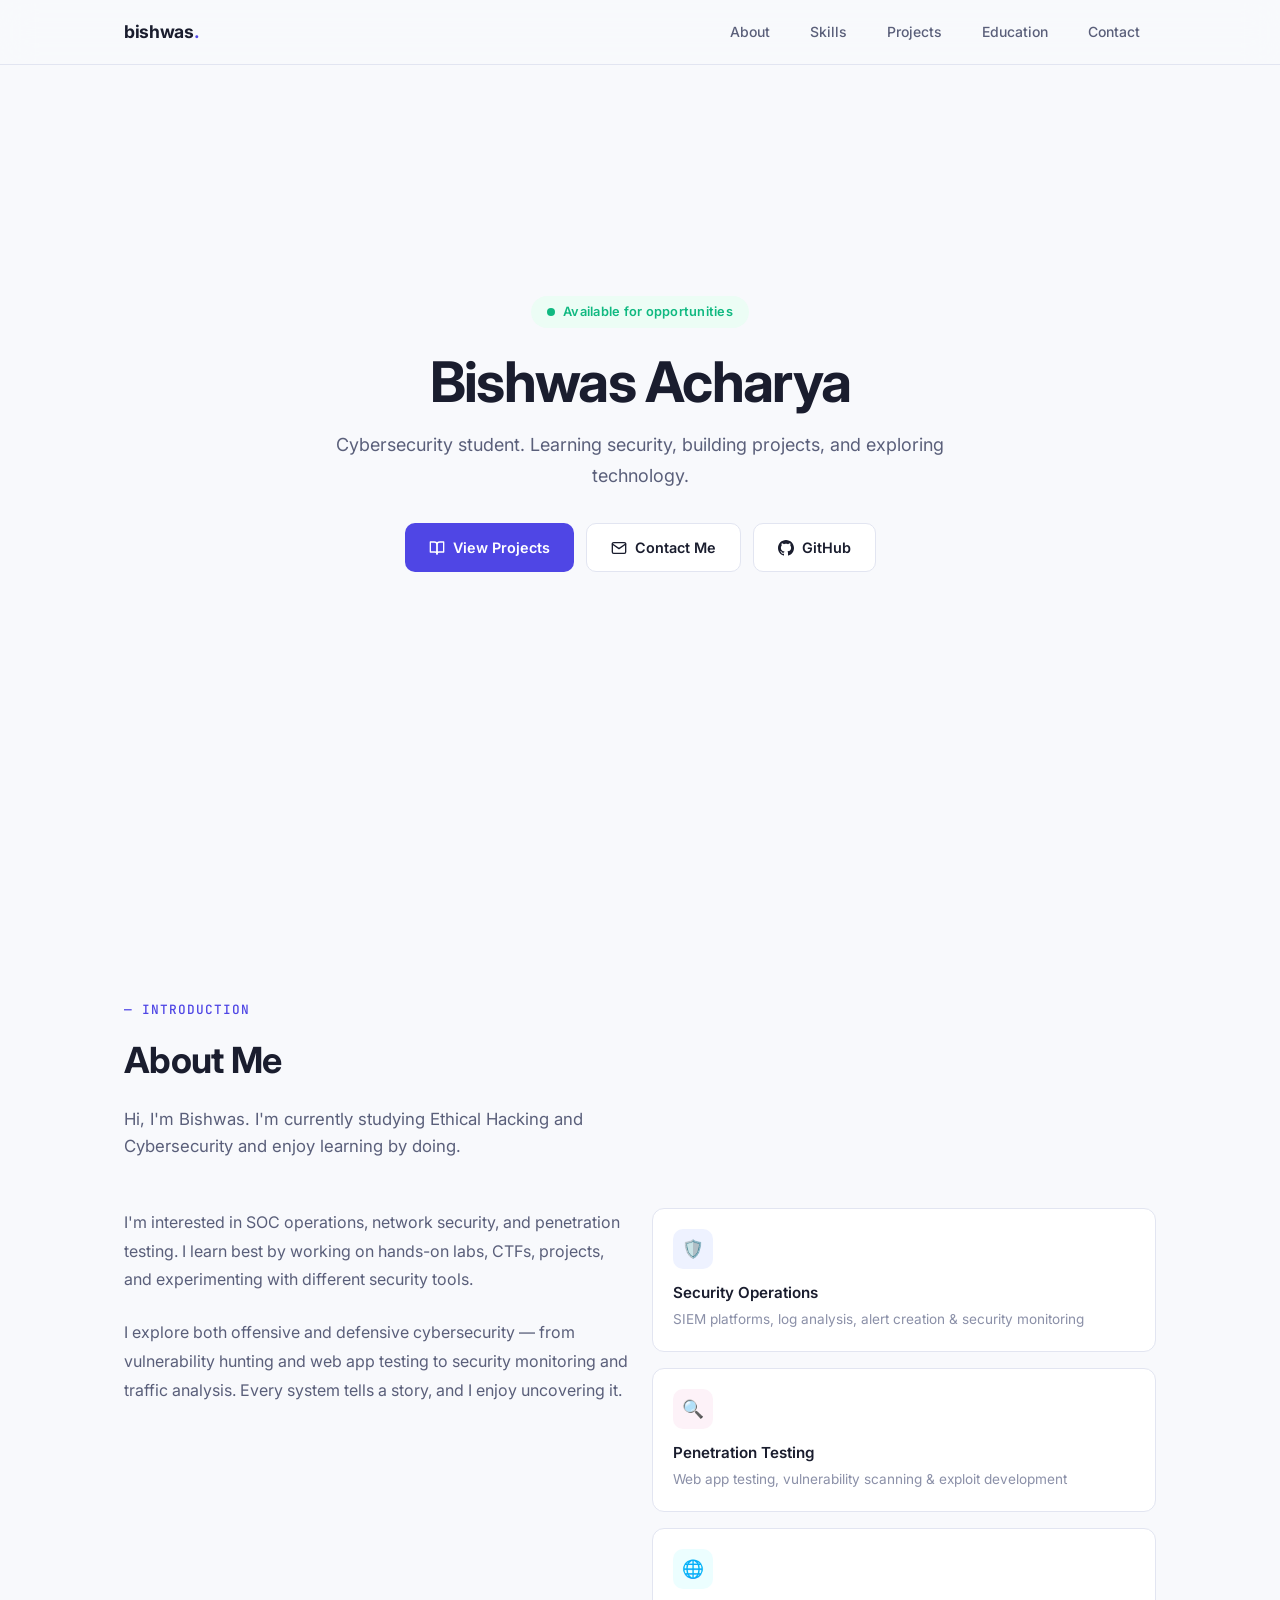
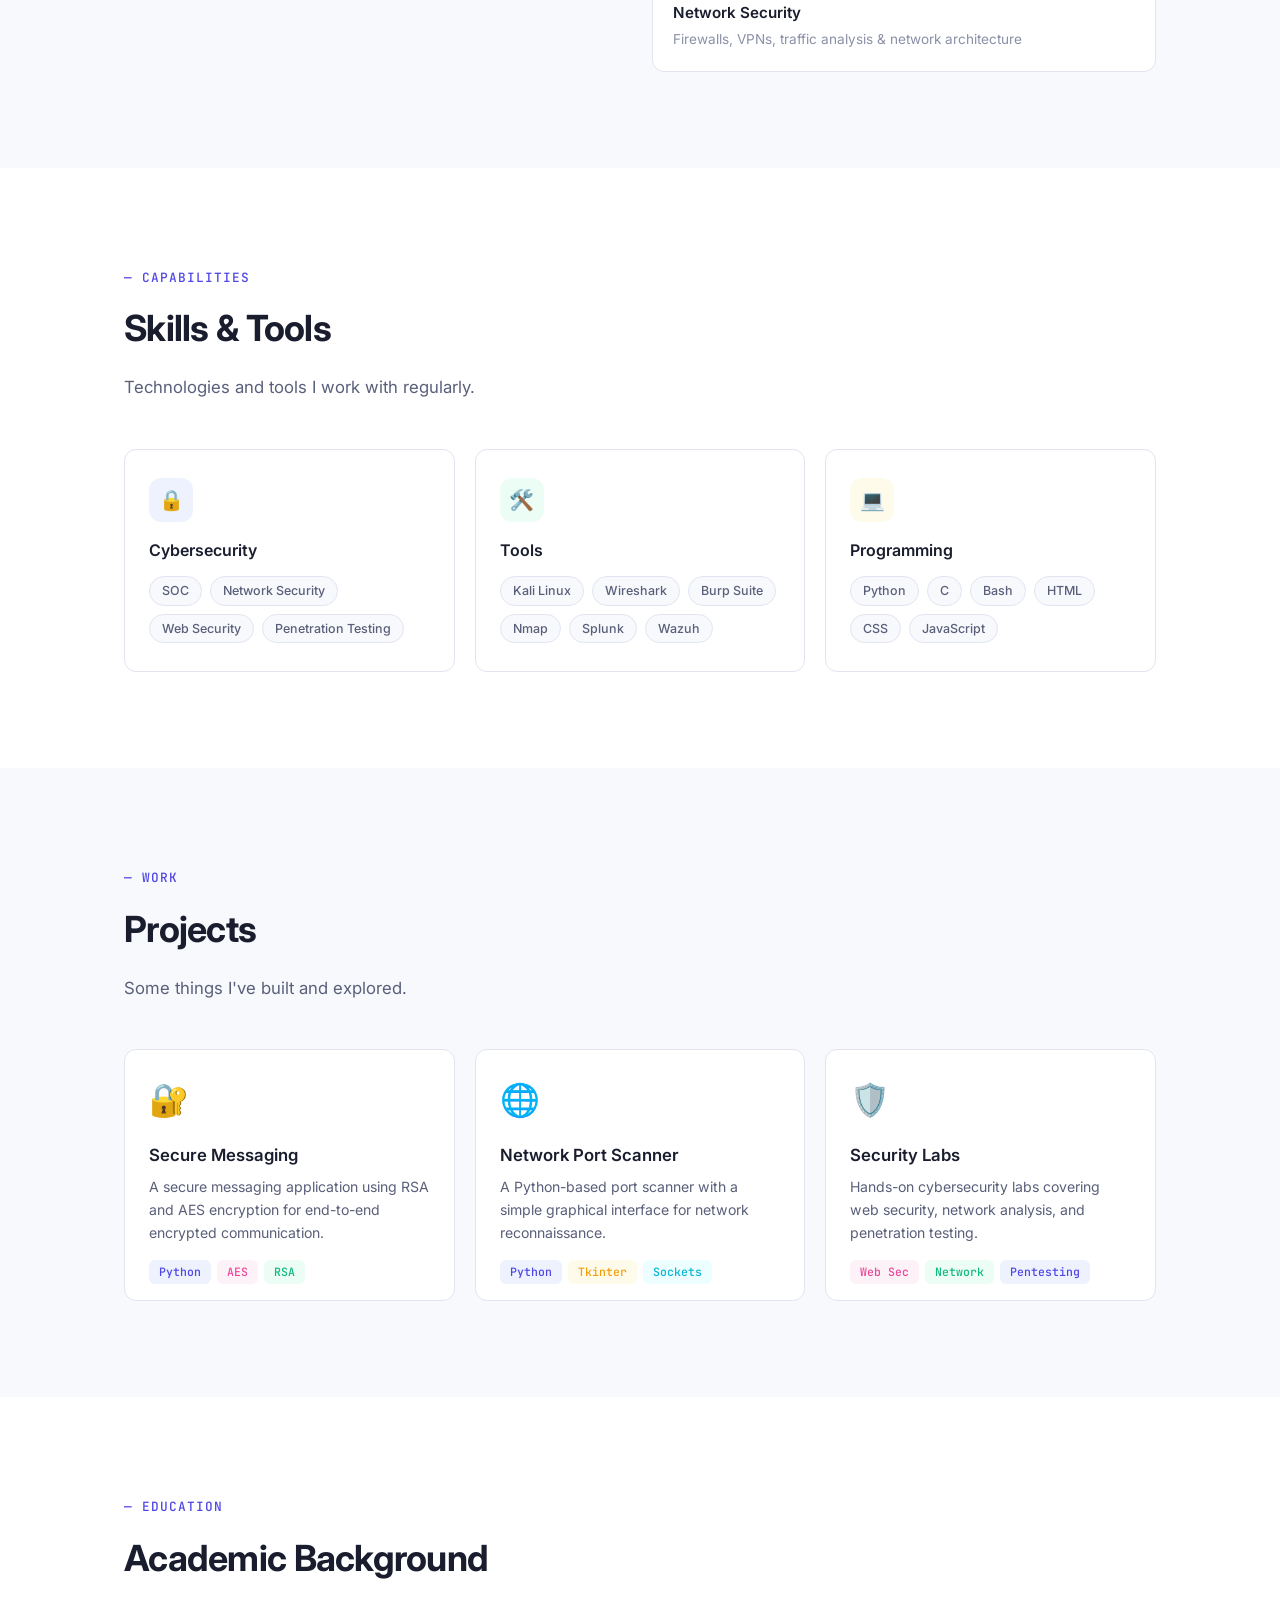
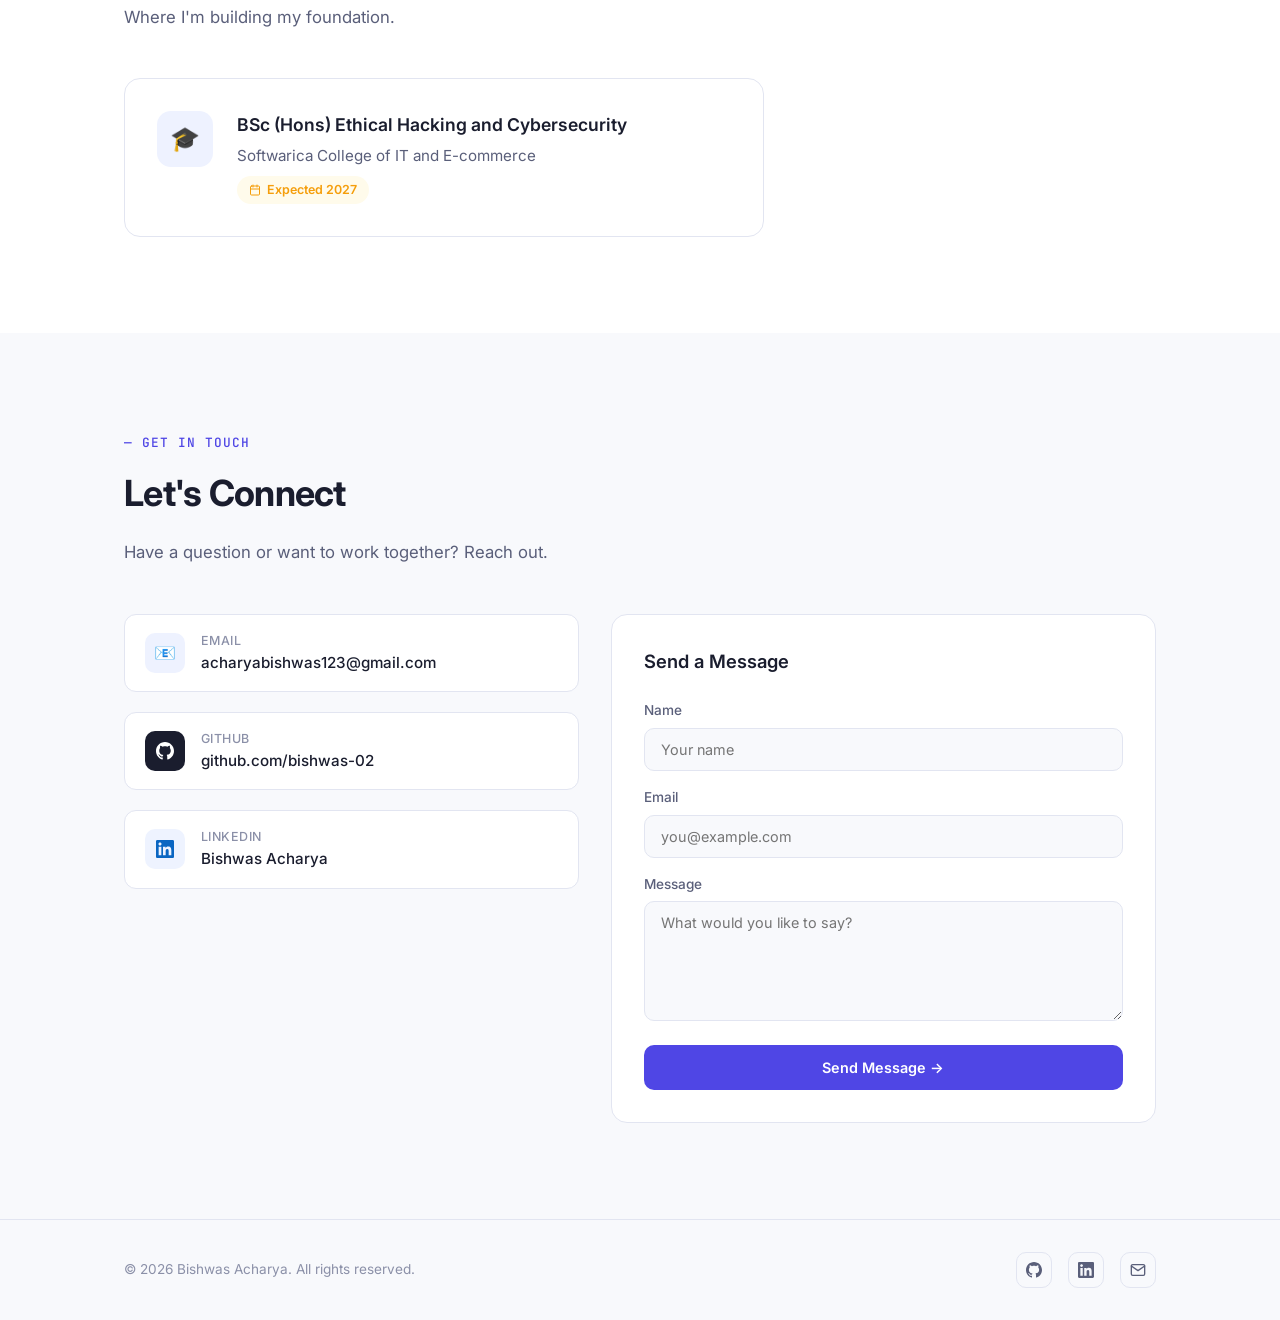
==== index.html @ b1eb60c3 "Initial commit" ====
<!DOCTYPE html>
<html lang="en">
<head>
    <meta charset="UTF-8">
    <meta name="viewport" content="width=device-width, initial-scale=1.0">
    <title>Bishwas Acharya — Cybersecurity Student</title>
    <meta name="description" content="Portfolio of Bishwas Acharya — Cybersecurity student, penetration tester, and security enthusiast.">
    <link rel="preconnect" href="https://fonts.googleapis.com">
    <link rel="preconnect" href="https://fonts.gstatic.com" crossorigin>
    <link href="https://fonts.googleapis.com/css2?family=Inter:wght@300;400;500;600;700&family=JetBrains+Mono:wght@400;500&display=swap" rel="stylesheet">
    <style>
        /* ========== RESET & BASE ========== */
        *, *::before, *::after { box-sizing: border-box; margin: 0; padding: 0; }

        :root {
            --white: #ffffff;
            --bg: #f8f9fc;
            --surface: #ffffff;
            --border: #e2e5f1;
            --text-primary: #1a1d2e;
            --text-secondary: #5a5f7a;
            --text-muted: #8b90a8;
            --accent: #4f46e5;
            --accent-light: #eef2ff;
            --accent-hover: #4338ca;
            --green: #10b981;
            --green-light: #ecfdf5;
            --orange: #f59e0b;
            --orange-light: #fffbeb;
            --pink: #ec4899;
            --pink-light: #fdf2f8;
            --cyan: #06b6d4;
            --cyan-light: #ecfeff;
            --shadow-sm: 0 1px 2px rgba(0,0,0,0.04);
            --shadow-md: 0 4px 12px rgba(0,0,0,0.06);
            --shadow-lg: 0 12px 32px rgba(0,0,0,0.08);
            --radius: 12px;
            --radius-lg: 16px;
        }

        html { scroll-behavior: smooth; scroll-padding-top: 80px; }

        body {
            font-family: 'Inter', -apple-system, sans-serif;
            background: var(--bg);
            color: var(--text-primary);
            line-height: 1.6;
            -webkit-font-smoothing: antialiased;
        }

        a { color: inherit; text-decoration: none; }
        img { max-width: 100%; display: block; }

        .container {
            max-width: 1080px;
            margin: 0 auto;
            padding: 0 24px;
        }

        /* ========== NAVIGATION ========== */
        nav {
            position: fixed;
            top: 0;
            left: 0;
            right: 0;
            z-index: 100;
            background: rgba(248, 249, 252, 0.85);
            backdrop-filter: blur(16px);
            -webkit-backdrop-filter: blur(16px);
            border-bottom: 1px solid var(--border);
            transition: box-shadow 0.3s;
        }

        nav.scrolled { box-shadow: var(--shadow-md); }

        .nav-inner {
            max-width: 1080px;
            margin: 0 auto;
            padding: 0 24px;
            display: flex;
            align-items: center;
            justify-content: space-between;
            height: 64px;
        }

        .nav-logo {
            font-weight: 700;
            font-size: 1.1rem;
            color: var(--text-primary);
            letter-spacing: -0.02em;
        }

        .nav-logo span { color: var(--accent); }

        .nav-links {
            display: flex;
            gap: 8px;
            list-style: none;
        }

        .nav-links a {
            padding: 8px 16px;
            border-radius: 8px;
            font-size: 0.875rem;
            font-weight: 500;
            color: var(--text-secondary);
            transition: all 0.2s;
        }

        .nav-links a:hover,
        .nav-links a.active {
            color: var(--accent);
            background: var(--accent-light);
        }

        .hamburger {
            display: none;
            background: none;
            border: none;
            cursor: pointer;
            padding: 8px;
            color: var(--text-primary);
        }

        .hamburger svg { width: 24px; height: 24px; }

        .mobile-menu {
            display: none;
            position: fixed;
            top: 64px;
            left: 0;
            right: 0;
            background: var(--white);
            border-bottom: 1px solid var(--border);
            padding: 16px 24px;
            box-shadow: var(--shadow-lg);
            z-index: 99;
        }

        .mobile-menu.open { display: block; }

        .mobile-menu a {
            display: block;
            padding: 12px 16px;
            border-radius: 8px;
            font-size: 0.95rem;
            font-weight: 500;
            color: var(--text-secondary);
            transition: all 0.2s;
        }

        .mobile-menu a:hover {
            color: var(--accent);
            background: var(--accent-light);
        }

        /* ========== HERO ========== */
        .hero {
            min-height: 100vh;
            display: flex;
            align-items: center;
            padding-top: 64px;
        }

        .hero-inner {
            text-align: center;
            max-width: 640px;
            margin: 0 auto;
        }

        .hero-badge {
            display: inline-flex;
            align-items: center;
            gap: 8px;
            padding: 6px 16px;
            background: var(--green-light);
            color: var(--green);
            border-radius: 100px;
            font-size: 0.8rem;
            font-weight: 600;
            margin-bottom: 24px;
            letter-spacing: 0.02em;
        }

        .hero-badge::before {
            content: '';
            width: 8px;
            height: 8px;
            background: var(--green);
            border-radius: 50%;
            animation: pulse 2s infinite;
        }

        @keyframes pulse {
            0%, 100% { opacity: 1; }
            50% { opacity: 0.4; }
        }

        .hero h1 {
            font-size: clamp(2.5rem, 6vw, 3.5rem);
            font-weight: 700;
            letter-spacing: -0.03em;
            line-height: 1.1;
            margin-bottom: 16px;
        }

        .hero p {
            font-size: 1.125rem;
            color: var(--text-secondary);
            line-height: 1.7;
            margin-bottom: 32px;
        }

        .hero-buttons {
            display: flex;
            gap: 12px;
            justify-content: center;
            flex-wrap: wrap;
        }

        .btn {
            display: inline-flex;
            align-items: center;
            gap: 8px;
            padding: 12px 24px;
            border-radius: 10px;
            font-size: 0.9rem;
            font-weight: 600;
            transition: all 0.2s;
            border: none;
            cursor: pointer;
        }

        .btn-primary {
            background: var(--accent);
            color: var(--white);
        }

        .btn-primary:hover {
            background: var(--accent-hover);
            transform: translateY(-1px);
            box-shadow: 0 4px 16px rgba(79, 70, 229, 0.3);
        }

        .btn-secondary {
            background: var(--surface);
            color: var(--text-primary);
            border: 1px solid var(--border);
        }

        .btn-secondary:hover {
            border-color: var(--accent);
            color: var(--accent);
            transform: translateY(-1px);
            box-shadow: var(--shadow-md);
        }

        /* ========== SECTIONS ========== */
        section {
            padding: 96px 0;
        }

        .section-label {
            display: inline-flex;
            align-items: center;
            gap: 8px;
            font-family: 'JetBrains Mono', monospace;
            font-size: 0.8rem;
            font-weight: 500;
            color: var(--accent);
            text-transform: uppercase;
            letter-spacing: 0.08em;
            margin-bottom: 12px;
        }

        .section-title {
            font-size: clamp(1.75rem, 4vw, 2.25rem);
            font-weight: 700;
            letter-spacing: -0.02em;
            margin-bottom: 16px;
        }

        .section-desc {
            color: var(--text-secondary);
            font-size: 1.05rem;
            max-width: 560px;
            margin-bottom: 48px;
        }

        /* ========== ABOUT ========== */
        .about-grid {
            display: grid;
            grid-template-columns: 1fr 1fr;
            gap: 24px;
        }

        .about-text p {
            color: var(--text-secondary);
            font-size: 1rem;
            line-height: 1.8;
            margin-bottom: 24px;
        }

        .about-highlights {
            display: flex;
            flex-direction: column;
            gap: 16px;
        }

        .highlight-card {
            background: var(--surface);
            border: 1px solid var(--border);
            border-radius: var(--radius);
            padding: 20px;
            transition: all 0.2s;
        }

        .highlight-card:hover {
            box-shadow: var(--shadow-md);
            transform: translateY(-2px);
        }

        .highlight-card .icon {
            width: 40px;
            height: 40px;
            border-radius: 10px;
            display: flex;
            align-items: center;
            justify-content: center;
            font-size: 1.1rem;
            margin-bottom: 12px;
        }

        .highlight-card h4 {
            font-size: 0.95rem;
            font-weight: 600;
            margin-bottom: 4px;
        }

        .highlight-card p {
            font-size: 0.85rem;
            color: var(--text-muted);
        }

        /* ========== SKILLS ========== */
        .skills-grid {
            display: grid;
            grid-template-columns: repeat(3, 1fr);
            gap: 20px;
        }

        .skill-card {
            background: var(--surface);
            border: 1px solid var(--border);
            border-radius: var(--radius);
            padding: 28px 24px;
            transition: all 0.25s;
        }

        .skill-card:hover {
            box-shadow: var(--shadow-md);
            transform: translateY(-3px);
        }

        .skill-card .card-icon {
            width: 44px;
            height: 44px;
            border-radius: 12px;
            display: flex;
            align-items: center;
            justify-content: center;
            font-size: 1.25rem;
            margin-bottom: 16px;
        }

        .skill-card h3 {
            font-size: 1rem;
            font-weight: 600;
            margin-bottom: 12px;
        }

        .skill-tags {
            display: flex;
            flex-wrap: wrap;
            gap: 8px;
        }

        .skill-tag {
            padding: 4px 12px;
            border-radius: 100px;
            font-size: 0.78rem;
            font-weight: 500;
            background: var(--bg);
            color: var(--text-secondary);
            border: 1px solid var(--border);
        }

        /* ========== PROJECTS ========== */
        .projects-grid {
            display: grid;
            grid-template-columns: repeat(3, 1fr);
            gap: 20px;
        }

        .project-card {
            background: var(--surface);
            border: 1px solid var(--border);
            border-radius: var(--radius);
            overflow: hidden;
            transition: all 0.25s;
            display: flex;
            flex-direction: column;
        }

        .project-card:hover {
            box-shadow: var(--shadow-lg);
            transform: translateY(-4px);
        }

        .project-header {
            padding: 24px 24px 0;
        }

        .project-emoji {
            font-size: 2rem;
            margin-bottom: 16px;
        }

        .project-card h3 {
            font-size: 1.05rem;
            font-weight: 600;
            margin-bottom: 8px;
        }

        .project-card p {
            font-size: 0.88rem;
            color: var(--text-secondary);
            line-height: 1.6;
            padding: 0 24px;
            flex: 1;
        }

        .project-footer {
            padding: 16px 24px;
            display: flex;
            flex-wrap: wrap;
            gap: 6px;
            margin-top: auto;
        }

        .project-tag {
            padding: 3px 10px;
            border-radius: 6px;
            font-size: 0.72rem;
            font-weight: 500;
            font-family: 'JetBrains Mono', monospace;
        }

        /* ========== EDUCATION ========== */
        .edu-card {
            background: var(--surface);
            border: 1px solid var(--border);
            border-radius: var(--radius-lg);
            padding: 32px;
            display: flex;
            gap: 24px;
            align-items: flex-start;
            max-width: 640px;
        }

        .edu-icon {
            width: 56px;
            height: 56px;
            border-radius: 14px;
            background: var(--accent-light);
            display: flex;
            align-items: center;
            justify-content: center;
            font-size: 1.5rem;
            flex-shrink: 0;
        }

        .edu-info h3 {
            font-size: 1.1rem;
            font-weight: 600;
            margin-bottom: 4px;
        }

        .edu-info .school {
            color: var(--text-secondary);
            font-size: 0.95rem;
            margin-bottom: 8px;
        }

        .edu-info .year {
            display: inline-flex;
            align-items: center;
            gap: 6px;
            padding: 4px 12px;
            background: var(--orange-light);
            color: var(--orange);
            border-radius: 100px;
            font-size: 0.78rem;
            font-weight: 600;
        }

        /* ========== CONTACT ========== */
        .contact-grid {
            display: grid;
            grid-template-columns: 1fr 1.2fr;
            gap: 32px;
            align-items: start;
        }

        .contact-info {
            display: flex;
            flex-direction: column;
            gap: 20px;
        }

        .contact-item {
            display: flex;
            align-items: center;
            gap: 16px;
            padding: 16px 20px;
            background: var(--surface);
            border: 1px solid var(--border);
            border-radius: var(--radius);
            transition: all 0.2s;
        }

        .contact-item:hover {
            box-shadow: var(--shadow-md);
            transform: translateX(4px);
        }

        .contact-item .c-icon {
            width: 40px;
            height: 40px;
            border-radius: 10px;
            display: flex;
            align-items: center;
            justify-content: center;
            font-size: 1.1rem;
            flex-shrink: 0;
        }

        .contact-item .c-label {
            font-size: 0.78rem;
            color: var(--text-muted);
            text-transform: uppercase;
            letter-spacing: 0.04em;
            font-weight: 500;
        }

        .contact-item .c-value {
            font-size: 0.95rem;
            font-weight: 500;
            color: var(--text-primary);
        }

        .contact-form {
            background: var(--surface);
            border: 1px solid var(--border);
            border-radius: var(--radius-lg);
            padding: 32px;
        }

        .contact-form h3 {
            font-size: 1.15rem;
            font-weight: 600;
            margin-bottom: 24px;
        }

        .form-group {
            margin-bottom: 16px;
        }

        .form-group label {
            display: block;
            font-size: 0.85rem;
            font-weight: 500;
            color: var(--text-secondary);
            margin-bottom: 6px;
        }

        .form-group input,
        .form-group textarea {
            width: 100%;
            padding: 12px 16px;
            border: 1px solid var(--border);
            border-radius: 10px;
            font-family: inherit;
            font-size: 0.9rem;
            background: var(--bg);
            color: var(--text-primary);
            transition: border-color 0.2s;
            outline: none;
        }

        .form-group input:focus,
        .form-group textarea:focus {
            border-color: var(--accent);
            box-shadow: 0 0 0 3px rgba(79, 70, 229, 0.1);
        }

        .form-group textarea { resize: vertical; min-height: 120px; }

        .submit-btn {
            width: 100%;
            padding: 14px;
            background: var(--accent);
            color: var(--white);
            border: none;
            border-radius: 10px;
            font-family: inherit;
            font-size: 0.9rem;
            font-weight: 600;
            cursor: pointer;
            transition: all 0.2s;
        }

        .submit-btn:hover {
            background: var(--accent-hover);
            box-shadow: 0 4px 16px rgba(79, 70, 229, 0.3);
        }

        /* ========== FOOTER ========== */
        footer {
            border-top: 1px solid var(--border);
            padding: 32px 0;
        }

        .footer-inner {
            display: flex;
            align-items: center;
            justify-content: space-between;
        }

        .footer-inner p {
            font-size: 0.85rem;
            color: var(--text-muted);
        }

        .footer-links {
            display: flex;
            gap: 16px;
        }

        .footer-links a {
            width: 36px;
            height: 36px;
            border-radius: 10px;
            border: 1px solid var(--border);
            display: flex;
            align-items: center;
            justify-content: center;
            color: var(--text-secondary);
            transition: all 0.2s;
        }

        .footer-links a:hover {
            color: var(--accent);
            border-color: var(--accent);
            background: var(--accent-light);
        }

        /* ========== SCROLL ANIMATIONS ========== */
        .fade-up {
            opacity: 0;
            transform: translateY(24px);
            transition: opacity 0.6s ease, transform 0.6s ease;
        }

        .fade-up.visible {
            opacity: 1;
            transform: translateY(0);
        }

        /* ========== RESPONSIVE ========== */
        @media (max-width: 768px) {
            .nav-links { display: none; }
            .hamburger { display: block; }

            .about-grid,
            .skills-grid,
            .projects-grid,
            .contact-grid {
                grid-template-columns: 1fr;
            }

            .hero { min-height: auto; padding: 120px 0 80px; }
            section { padding: 64px 0; }

            .edu-card { flex-direction: column; }
            .footer-inner { flex-direction: column; gap: 16px; text-align: center; }
        }

        @media (min-width: 769px) and (max-width: 1024px) {
            .skills-grid { grid-template-columns: repeat(2, 1fr); }
            .projects-grid { grid-template-columns: repeat(2, 1fr); }
        }
    </style>
</head>
<body>

<!-- ===== NAVIGATION ===== -->
<nav id="navbar">
    <div class="nav-inner">
        <a href="#" class="nav-logo">bishwas<span>.</span></a>
        <ul class="nav-links">
            <li><a href="#about">About</a></li>
            <li><a href="#skills">Skills</a></li>
            <li><a href="#projects">Projects</a></li>
            <li><a href="#education">Education</a></li>
            <li><a href="#contact">Contact</a></li>
        </ul>
        <button class="hamburger" onclick="toggleMenu()" aria-label="Toggle menu">
            <svg xmlns="http://www.w3.org/2000/svg" fill="none" viewBox="0 0 24 24" stroke="currentColor" stroke-width="2">
                <path stroke-linecap="round" stroke-linejoin="round" d="M4 6h16M4 12h16M4 18h16"/>
            </svg>
        </button>
    </div>
</nav>

<div class="mobile-menu" id="mobileMenu">
    <a href="#about" onclick="closeMenu()">About</a>
    <a href="#skills" onclick="closeMenu()">Skills</a>
    <a href="#projects" onclick="closeMenu()">Projects</a>
    <a href="#education" onclick="closeMenu()">Education</a>
    <a href="#contact" onclick="closeMenu()">Contact</a>
</div>

<!-- ===== HERO ===== -->
<section class="hero" id="hero">
    <div class="container">
        <div class="hero-inner">
            <div class="hero-badge">Available for opportunities</div>
            <h1>Bishwas Acharya</h1>
            <p>Cybersecurity student. Learning security, building projects, and exploring technology.</p>
            <div class="hero-buttons">
                <a href="#projects" class="btn btn-primary">
                    <svg xmlns="http://www.w3.org/2000/svg" width="16" height="16" viewBox="0 0 24 24" fill="none" stroke="currentColor" stroke-width="2" stroke-linecap="round" stroke-linejoin="round"><path d="M2 3h6a4 4 0 0 1 4 4v14a3 3 0 0 0-3-3H2z"/><path d="M22 3h-6a4 4 0 0 0-4 4v14a3 3 0 0 1 3-3h7z"/></svg>
                    View Projects
                </a>
                <a href="#contact" class="btn btn-secondary">
                    <svg xmlns="http://www.w3.org/2000/svg" width="16" height="16" viewBox="0 0 24 24" fill="none" stroke="currentColor" stroke-width="2" stroke-linecap="round" stroke-linejoin="round"><path d="M4 4h16c1.1 0 2 .9 2 2v12c0 1.1-.9 2-2 2H4c-1.1 0-2-.9-2-2V6c0-1.1.9-2 2-2z"/><polyline points="22,6 12,13 2,6"/></svg>
                    Contact Me
                </a>
                <a href="https://github.com/bishwas-02" target="_blank" class="btn btn-secondary">
                    <svg xmlns="http://www.w3.org/2000/svg" width="16" height="16" viewBox="0 0 24 24" fill="currentColor"><path d="M12 0c-6.626 0-12 5.373-12 12 0 5.302 3.438 9.8 8.207 11.387.599.111.793-.261.793-.577v-2.234c-3.338.726-4.033-1.416-4.033-1.416-.546-1.387-1.333-1.756-1.333-1.756-1.089-.745.083-.729.083-.729 1.205.084 1.839 1.237 1.839 1.237 1.07 1.834 2.807 1.304 3.492.997.107-.775.418-1.305.762-1.604-2.665-.305-5.467-1.334-5.467-5.931 0-1.311.469-2.381 1.236-3.221-.124-.303-.535-1.524.117-3.176 0 0 1.008-.322 3.301 1.23.957-.266 1.983-.399 3.003-.404 1.02.005 2.047.138 3.006.404 2.291-1.552 3.297-1.23 3.297-1.23.653 1.653.242 2.874.118 3.176.77.84 1.235 1.911 1.235 3.221 0 4.609-2.807 5.624-5.479 5.921.43.372.823 1.102.823 2.222v3.293c0 .319.192.694.801.576 4.765-1.589 8.199-6.086 8.199-11.386 0-6.627-5.373-12-12-12z"/></svg>
                    GitHub
                </a>
            </div>
        </div>
    </div>
</section>

<!-- ===== ABOUT ===== -->
<section id="about">
    <div class="container">
        <div class="fade-up">
            <span class="section-label">— Introduction</span>
            <h2 class="section-title">About Me</h2>
            <p class="section-desc">Hi, I'm Bishwas. I'm currently studying Ethical Hacking and Cybersecurity and enjoy learning by doing.</p>
        </div>
        <div class="about-grid fade-up">
            <div class="about-text">
                <p>I'm interested in SOC operations, network security, and penetration testing. I learn best by working on hands-on labs, CTFs, projects, and experimenting with different security tools.</p>
                <p>I explore both offensive and defensive cybersecurity — from vulnerability hunting and web app testing to security monitoring and traffic analysis. Every system tells a story, and I enjoy uncovering it.</p>
            </div>
            <div class="about-highlights">
                <div class="highlight-card">
                    <div class="icon" style="background: var(--accent-light); color: var(--accent);">🛡️</div>
                    <h4>Security Operations</h4>
                    <p>SIEM platforms, log analysis, alert creation & security monitoring</p>
                </div>
                <div class="highlight-card">
                    <div class="icon" style="background: var(--pink-light); color: var(--pink);">🔍</div>
                    <h4>Penetration Testing</h4>
                    <p>Web app testing, vulnerability scanning & exploit development</p>
                </div>
                <div class="highlight-card">
                    <div class="icon" style="background: var(--cyan-light); color: var(--cyan);">🌐</div>
                    <h4>Network Security</h4>
                    <p>Firewalls, VPNs, traffic analysis & network architecture</p>
                </div>
            </div>
        </div>
    </div>
</section>

<!-- ===== SKILLS ===== -->
<section id="skills" style="background: var(--white);">
    <div class="container">
        <div class="fade-up">
            <span class="section-label">— Capabilities</span>
            <h2 class="section-title">Skills & Tools</h2>
            <p class="section-desc">Technologies and tools I work with regularly.</p>
        </div>
        <div class="skills-grid fade-up">
            <div class="skill-card">
                <div class="card-icon" style="background: var(--accent-light); color: var(--accent);">🔒</div>
                <h3>Cybersecurity</h3>
                <div class="skill-tags">
                    <span class="skill-tag">SOC</span>
                    <span class="skill-tag">Network Security</span>
                    <span class="skill-tag">Web Security</span>
                    <span class="skill-tag">Penetration Testing</span>
                </div>
            </div>
            <div class="skill-card">
                <div class="card-icon" style="background: var(--green-light); color: var(--green);">🛠️</div>
                <h3>Tools</h3>
                <div class="skill-tags">
                    <span class="skill-tag">Kali Linux</span>
                    <span class="skill-tag">Wireshark</span>
                    <span class="skill-tag">Burp Suite</span>
                    <span class="skill-tag">Nmap</span>
                    <span class="skill-tag">Splunk</span>
                    <span class="skill-tag">Wazuh</span>
                </div>
            </div>
            <div class="skill-card">
                <div class="card-icon" style="background: var(--orange-light); color: var(--orange);">💻</div>
                <h3>Programming</h3>
                <div class="skill-tags">
                    <span class="skill-tag">Python</span>
                    <span class="skill-tag">C</span>
                    <span class="skill-tag">Bash</span>
                    <span class="skill-tag">HTML</span>
                    <span class="skill-tag">CSS</span>
                    <span class="skill-tag">JavaScript</span>
                </div>
            </div>
        </div>
    </div>
</section>

<!-- ===== PROJECTS ===== -->
<section id="projects">
    <div class="container">
        <div class="fade-up">
            <span class="section-label">— Work</span>
            <h2 class="section-title">Projects</h2>
            <p class="section-desc">Some things I've built and explored.</p>
        </div>
        <div class="projects-grid fade-up">
            <div class="project-card">
                <div class="project-header">
                    <div class="project-emoji">🔐</div>
                    <h3>Secure Messaging</h3>
                </div>
                <p>A secure messaging application using RSA and AES encryption for end-to-end encrypted communication.</p>
                <div class="project-footer">
                    <span class="project-tag" style="background: var(--accent-light); color: var(--accent);">Python</span>
                    <span class="project-tag" style="background: var(--pink-light); color: var(--pink);">AES</span>
                    <span class="project-tag" style="background: var(--green-light); color: var(--green);">RSA</span>
                </div>
            </div>
            <div class="project-card">
                <div class="project-header">
                    <div class="project-emoji">🌐</div>
                    <h3>Network Port Scanner</h3>
                </div>
                <p>A Python-based port scanner with a simple graphical interface for network reconnaissance.</p>
                <div class="project-footer">
                    <span class="project-tag" style="background: var(--accent-light); color: var(--accent);">Python</span>
                    <span class="project-tag" style="background: var(--orange-light); color: var(--orange);">Tkinter</span>
                    <span class="project-tag" style="background: var(--cyan-light); color: var(--cyan);">Sockets</span>
                </div>
            </div>
            <div class="project-card">
                <div class="project-header">
                    <div class="project-emoji">🛡️</div>
                    <h3>Security Labs</h3>
                </div>
                <p>Hands-on cybersecurity labs covering web security, network analysis, and penetration testing.</p>
                <div class="project-footer">
                    <span class="project-tag" style="background: var(--pink-light); color: var(--pink);">Web Sec</span>
                    <span class="project-tag" style="background: var(--green-light); color: var(--green);">Network</span>
                    <span class="project-tag" style="background: var(--accent-light); color: var(--accent);">Pentesting</span>
                </div>
            </div>
        </div>
    </div>
</section>

<!-- ===== EDUCATION ===== -->
<section id="education" style="background: var(--white);">
    <div class="container">
        <div class="fade-up">
            <span class="section-label">— Education</span>
            <h2 class="section-title">Academic Background</h2>
            <p class="section-desc">Where I'm building my foundation.</p>
        </div>
        <div class="fade-up">
            <div class="edu-card">
                <div class="edu-icon">🎓</div>
                <div class="edu-info">
                    <h3>BSc (Hons) Ethical Hacking and Cybersecurity</h3>
                    <p class="school">Softwarica College of IT and E-commerce</p>
                    <span class="year">
                        <svg xmlns="http://www.w3.org/2000/svg" width="12" height="12" viewBox="0 0 24 24" fill="none" stroke="currentColor" stroke-width="2" stroke-linecap="round" stroke-linejoin="round"><rect x="3" y="4" width="18" height="18" rx="2" ry="2"/><line x1="16" y1="2" x2="16" y2="6"/><line x1="8" y1="2" x2="8" y2="6"/><line x1="3" y1="10" x2="21" y2="10"/></svg>
                        Expected 2027
                    </span>
                </div>
            </div>
        </div>
    </div>
</section>

<!-- ===== CONTACT ===== -->
<section id="contact">
    <div class="container">
        <div class="fade-up">
            <span class="section-label">— Get in touch</span>
            <h2 class="section-title">Let's Connect</h2>
            <p class="section-desc">Have a question or want to work together? Reach out.</p>
        </div>
        <div class="contact-grid fade-up">
            <div class="contact-info">
                <a href="mailto:acharyabishwas123@gmail.com" class="contact-item">
                    <div class="c-icon" style="background: var(--accent-light); color: var(--accent);">📧</div>
                    <div>
                        <div class="c-label">Email</div>
                        <div class="c-value">acharyabishwas123@gmail.com</div>
                    </div>
                </a>
                <a href="https://github.com/bishwas-02" target="_blank" class="contact-item">
                    <div class="c-icon" style="background: var(--text-primary); color: var(--white);">
                        <svg xmlns="http://www.w3.org/2000/svg" width="18" height="18" viewBox="0 0 24 24" fill="currentColor"><path d="M12 0c-6.626 0-12 5.373-12 12 0 5.302 3.438 9.8 8.207 11.387.599.111.793-.261.793-.577v-2.234c-3.338.726-4.033-1.416-4.033-1.416-.546-1.387-1.333-1.756-1.333-1.756-1.089-.745.083-.729.083-.729 1.205.084 1.839 1.237 1.839 1.237 1.07 1.834 2.807 1.304 3.492.997.107-.775.418-1.305.762-1.604-2.665-.305-5.467-1.334-5.467-5.931 0-1.311.469-2.381 1.236-3.221-.124-.303-.535-1.524.117-3.176 0 0 1.008-.322 3.301 1.23.957-.266 1.983-.399 3.003-.404 1.02.005 2.047.138 3.006.404 2.291-1.552 3.297-1.23 3.297-1.23.653 1.653.242 2.874.118 3.176.77.84 1.235 1.911 1.235 3.221 0 4.609-2.807 5.624-5.479 5.921.43.372.823 1.102.823 2.222v3.293c0 .319.192.694.801.576 4.765-1.589 8.199-6.086 8.199-11.386 0-6.627-5.373-12-12-12z"/></svg>
                    </div>
                    <div>
                        <div class="c-label">GitHub</div>
                        <div class="c-value">github.com/bishwas-02</div>
                    </div>
                </a>
                <a href="https://www.linkedin.com/in/bishwas-acharya-a755a9334" target="_blank" class="contact-item">
                    <div class="c-icon" style="background: #eef3ff; color: #0a66c2;">
                        <svg xmlns="http://www.w3.org/2000/svg" width="18" height="18" viewBox="0 0 24 24" fill="currentColor"><path d="M20.447 20.452h-3.554v-5.569c0-1.328-.027-3.037-1.852-3.037-1.853 0-2.136 1.445-2.136 2.939v5.667H9.351V9h3.414v1.561h.046c.477-.9 1.637-1.85 3.37-1.85 3.601 0 4.267 2.37 4.267 5.455v6.286zM5.337 7.433c-1.144 0-2.063-.926-2.063-2.065 0-1.138.92-2.063 2.063-2.063 1.14 0 2.064.925 2.064 2.063 0 1.139-.925 2.065-2.064 2.065zm1.782 13.019H3.555V9h3.564v11.452zM22.225 0H1.771C.792 0 0 .774 0 1.729v20.542C0 23.227.792 24 1.771 24h20.451C23.2 24 24 23.227 24 22.271V1.729C24 .774 23.2 0 22.222 0h.003z"/></svg>
                    </div>
                    <div>
                        <div class="c-label">LinkedIn</div>
                        <div class="c-value">Bishwas Acharya</div>
                    </div>
                </a>
            </div>
            <div class="contact-form">
                <h3>Send a Message</h3>
                <form id="contactForm" action="https://api.web3forms.com/submit" method="POST">
                    <input type="hidden" name="access_key" value="b31017cc-3619-40a4-8456-79db4a832177">
                    <input type="hidden" name="subject" value="New message from portfolio — Bishwas Acharya">
                    <input type="hidden" name="from_name" value="Portfolio Contact Form">
                    <input type="checkbox" name="botcheck" style="display:none">
                    <div class="form-group">
                        <label for="name">Name</label>
                        <input type="text" id="name" name="name" required placeholder="Your name">
                    </div>
                    <div class="form-group">
                        <label for="email">Email</label>
                        <input type="email" id="email" name="email" required placeholder="you@example.com">
                    </div>
                    <div class="form-group">
                        <label for="message">Message</label>
                        <textarea id="message" name="message" required placeholder="What would you like to say?"></textarea>
                    </div>
                    <button type="submit" class="submit-btn">Send Message →</button>
                </form>
            </div>
        </div>
    </div>
</section>

<!-- ===== FOOTER ===== -->
<footer>
    <div class="container">
        <div class="footer-inner">
            <p>© 2026 Bishwas Acharya. All rights reserved.</p>
            <div class="footer-links">
                <a href="https://github.com/bishwas-02" target="_blank" aria-label="GitHub">
                    <svg xmlns="http://www.w3.org/2000/svg" width="16" height="16" viewBox="0 0 24 24" fill="currentColor"><path d="M12 0c-6.626 0-12 5.373-12 12 0 5.302 3.438 9.8 8.207 11.387.599.111.793-.261.793-.577v-2.234c-3.338.726-4.033-1.416-4.033-1.416-.546-1.387-1.333-1.756-1.333-1.756-1.089-.745.083-.729.083-.729 1.205.084 1.839 1.237 1.839 1.237 1.07 1.834 2.807 1.304 3.492.997.107-.775.418-1.305.762-1.604-2.665-.305-5.467-1.334-5.467-5.931 0-1.311.469-2.381 1.236-3.221-.124-.303-.535-1.524.117-3.176 0 0 1.008-.322 3.301 1.23.957-.266 1.983-.399 3.003-.404 1.02.005 2.047.138 3.006.404 2.291-1.552 3.297-1.23 3.297-1.23.653 1.653.242 2.874.118 3.176.77.84 1.235 1.911 1.235 3.221 0 4.609-2.807 5.624-5.479 5.921.43.372.823 1.102.823 2.222v3.293c0 .319.192.694.801.576 4.765-1.589 8.199-6.086 8.199-11.386 0-6.627-5.373-12-12-12z"/></svg>
                </a>
                <a href="https://www.linkedin.com/in/bishwas-acharya-a755a9334" target="_blank" aria-label="LinkedIn">
                    <svg xmlns="http://www.w3.org/2000/svg" width="16" height="16" viewBox="0 0 24 24" fill="currentColor"><path d="M20.447 20.452h-3.554v-5.569c0-1.328-.027-3.037-1.852-3.037-1.853 0-2.136 1.445-2.136 2.939v5.667H9.351V9h3.414v1.561h.046c.477-.9 1.637-1.85 3.37-1.85 3.601 0 4.267 2.37 4.267 5.455v6.286zM5.337 7.433c-1.144 0-2.063-.926-2.063-2.065 0-1.138.92-2.063 2.063-2.063 1.14 0 2.064.925 2.064 2.063 0 1.139-.925 2.065-2.064 2.065zm1.782 13.019H3.555V9h3.564v11.452zM22.225 0H1.771C.792 0 0 .774 0 1.729v20.542C0 23.227.792 24 1.771 24h20.451C23.2 24 24 23.227 24 22.271V1.729C24 .774 23.2 0 22.222 0h.003z"/></svg>
                </a>
                <a href="mailto:acharyabishwas123@gmail.com" aria-label="Email">
                    <svg xmlns="http://www.w3.org/2000/svg" width="16" height="16" viewBox="0 0 24 24" fill="none" stroke="currentColor" stroke-width="2" stroke-linecap="round" stroke-linejoin="round"><path d="M4 4h16c1.1 0 2 .9 2 2v12c0 1.1-.9 2-2 2H4c-1.1 0-2-.9-2-2V6c0-1.1.9-2 2-2z"/><polyline points="22,6 12,13 2,6"/></svg>
                </a>
            </div>
        </div>
    </div>
</footer>

<script>
    // ===== Mobile Menu =====
    function toggleMenu() {
        document.getElementById('mobileMenu').classList.toggle('open');
    }
    function closeMenu() {
        document.getElementById('mobileMenu').classList.remove('open');
    }

    // ===== Navbar scroll shadow =====
    window.addEventListener('scroll', () => {
        document.getElementById('navbar').classList.toggle('scrolled', window.scrollY > 10);
    });

    // ===== Active nav link on scroll =====
    const sections = document.querySelectorAll('section[id]');
    const navLinks = document.querySelectorAll('.nav-links a');

    const observerNav = new IntersectionObserver(entries => {
        entries.forEach(entry => {
            if (entry.isIntersecting) {
                navLinks.forEach(link => {
                    link.classList.toggle('active', link.getAttribute('href') === '#' + entry.target.id);
                });
            }
        });
    }, { rootMargin: '-40% 0px -60% 0px' });

    sections.forEach(section => observerNav.observe(section));

    // ===== Fade-up on scroll =====
    const fadeEls = document.querySelectorAll('.fade-up');
    const observerFade = new IntersectionObserver(entries => {
        entries.forEach(entry => {
            if (entry.isIntersecting) {
                entry.target.classList.add('visible');
                observerFade.unobserve(entry.target);
            }
        });
    }, { threshold: 0.15 });

    fadeEls.forEach(el => observerFade.observe(el));

    // ===== Form success handling =====
    const form = document.getElementById('contactForm');
    form.addEventListener('submit', async function(e) {
        e.preventDefault();
        const btn = form.querySelector('.submit-btn');
        const originalText = btn.textContent;
        btn.textContent = 'Sending...';
        btn.disabled = true;

        try {
            const res = await fetch(form.action, {
                method: 'POST',
                body: new FormData(form)
            });
            const data = await res.json();
            if (data.success) {
                btn.textContent = '✓ Sent!';
                btn.style.background = '#10b981';
                form.reset();
                setTimeout(() => {
                    btn.textContent = originalText;
                    btn.style.background = '';
                    btn.disabled = false;
                }, 3000);
            } else {
                throw new Error('Submit failed');
            }
        } catch (err) {
            btn.textContent = 'Error — try again';
            btn.style.background = '#ef4444';
            setTimeout(() => {
                btn.textContent = originalText;
                btn.style.background = '';
                btn.disabled = false;
            }, 3000);
        }
    });
</script>

</body>
</html>
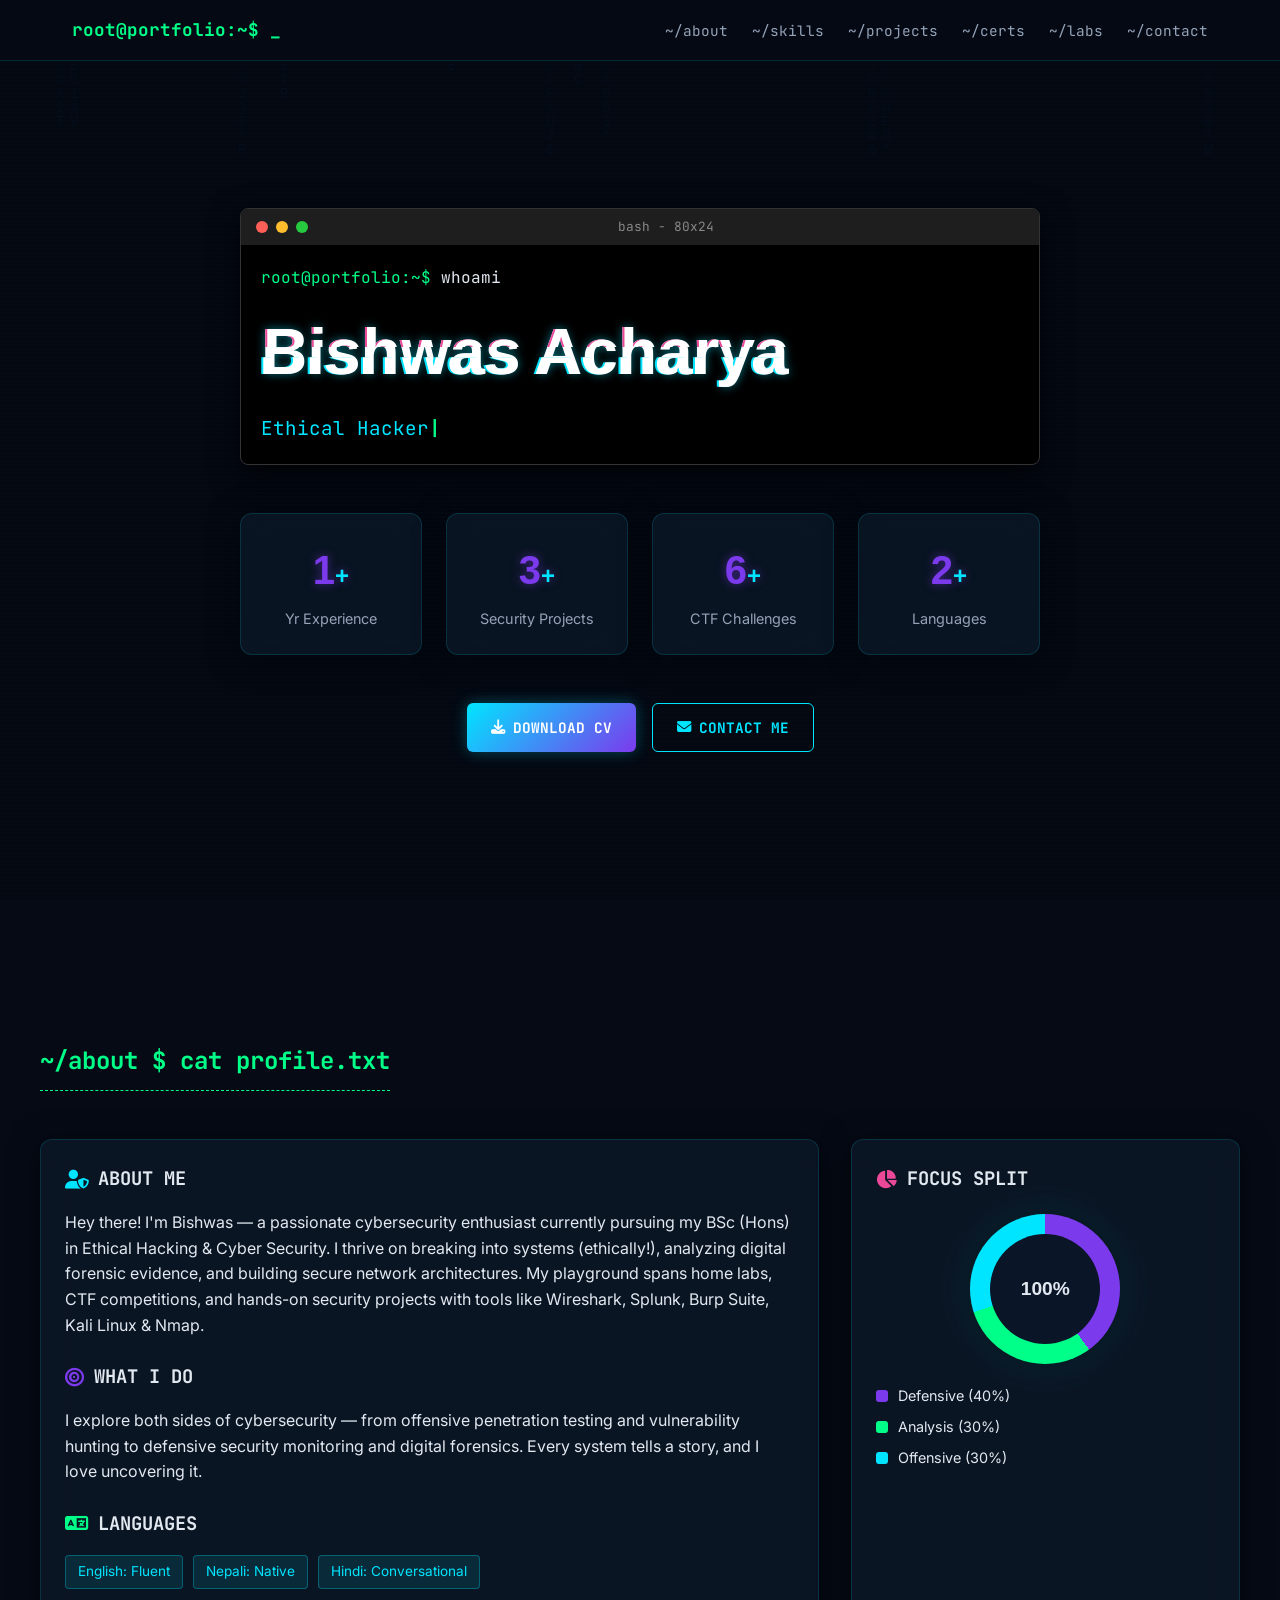
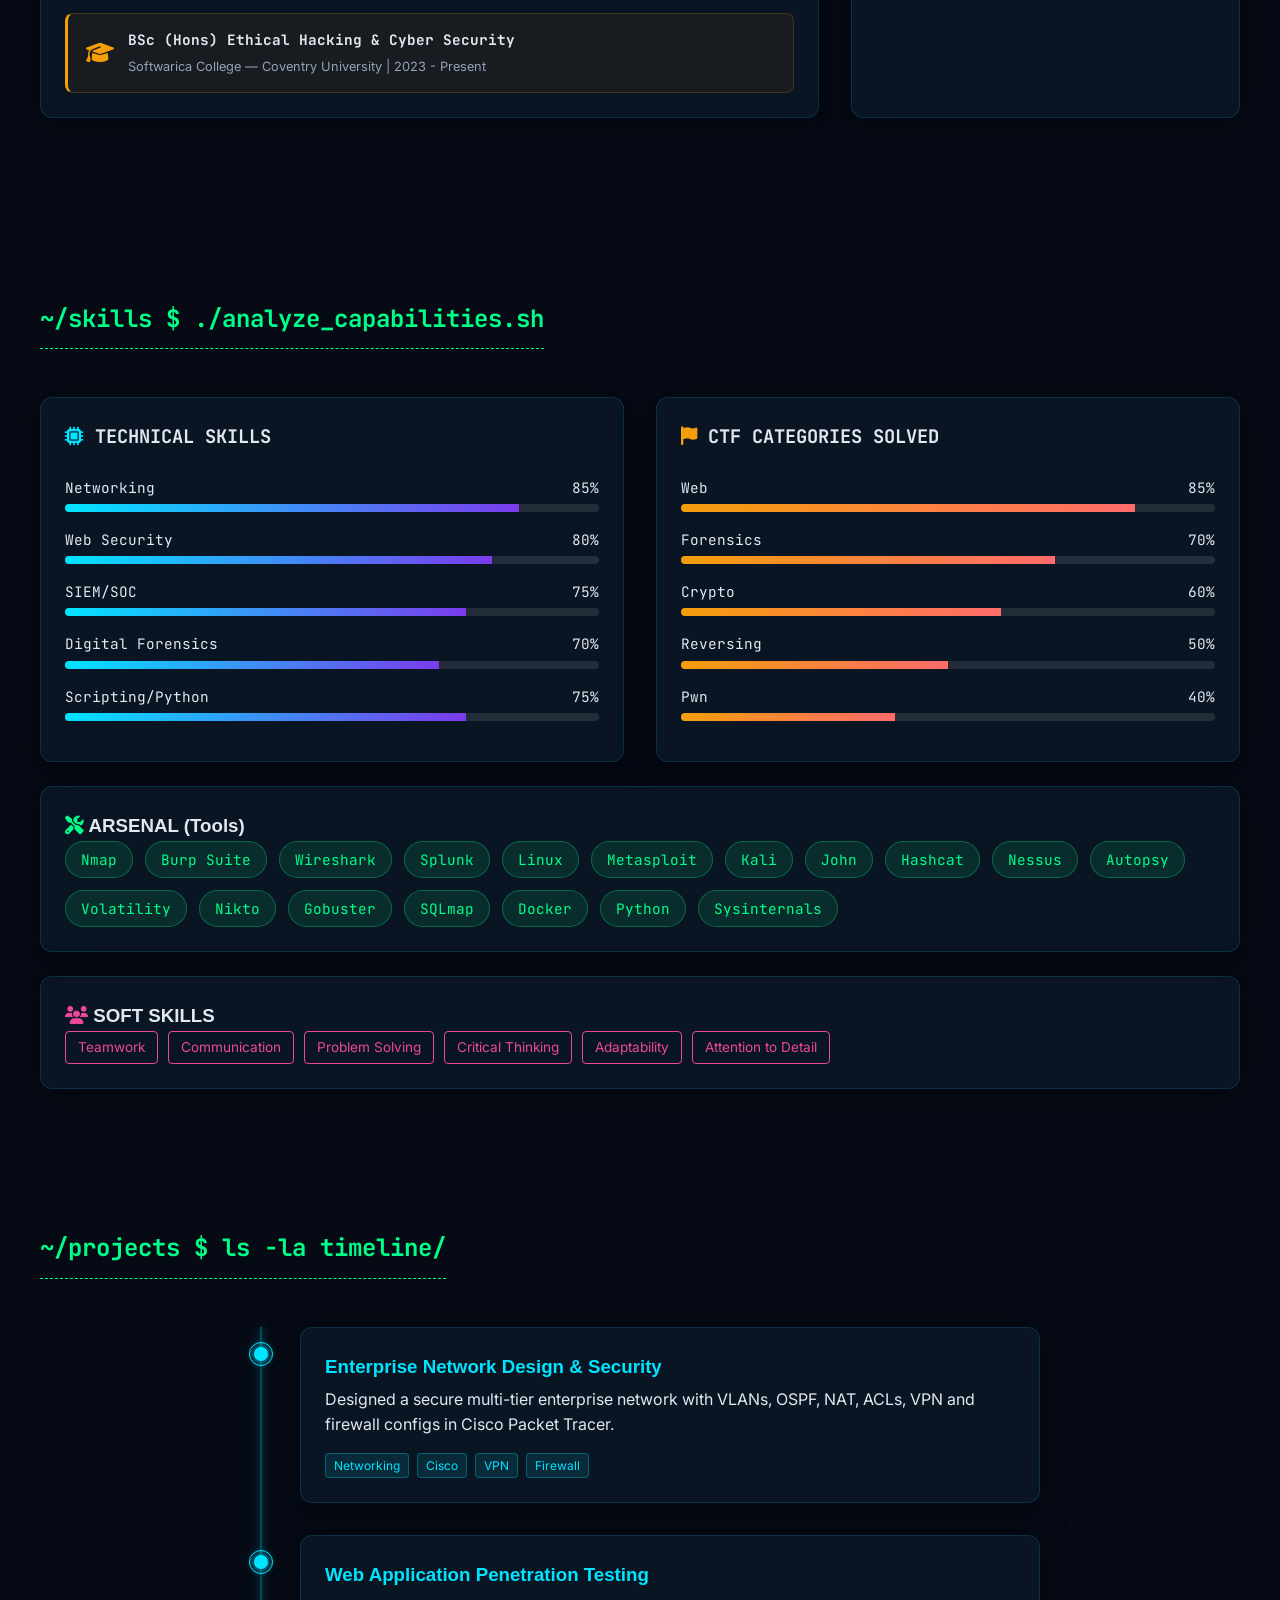
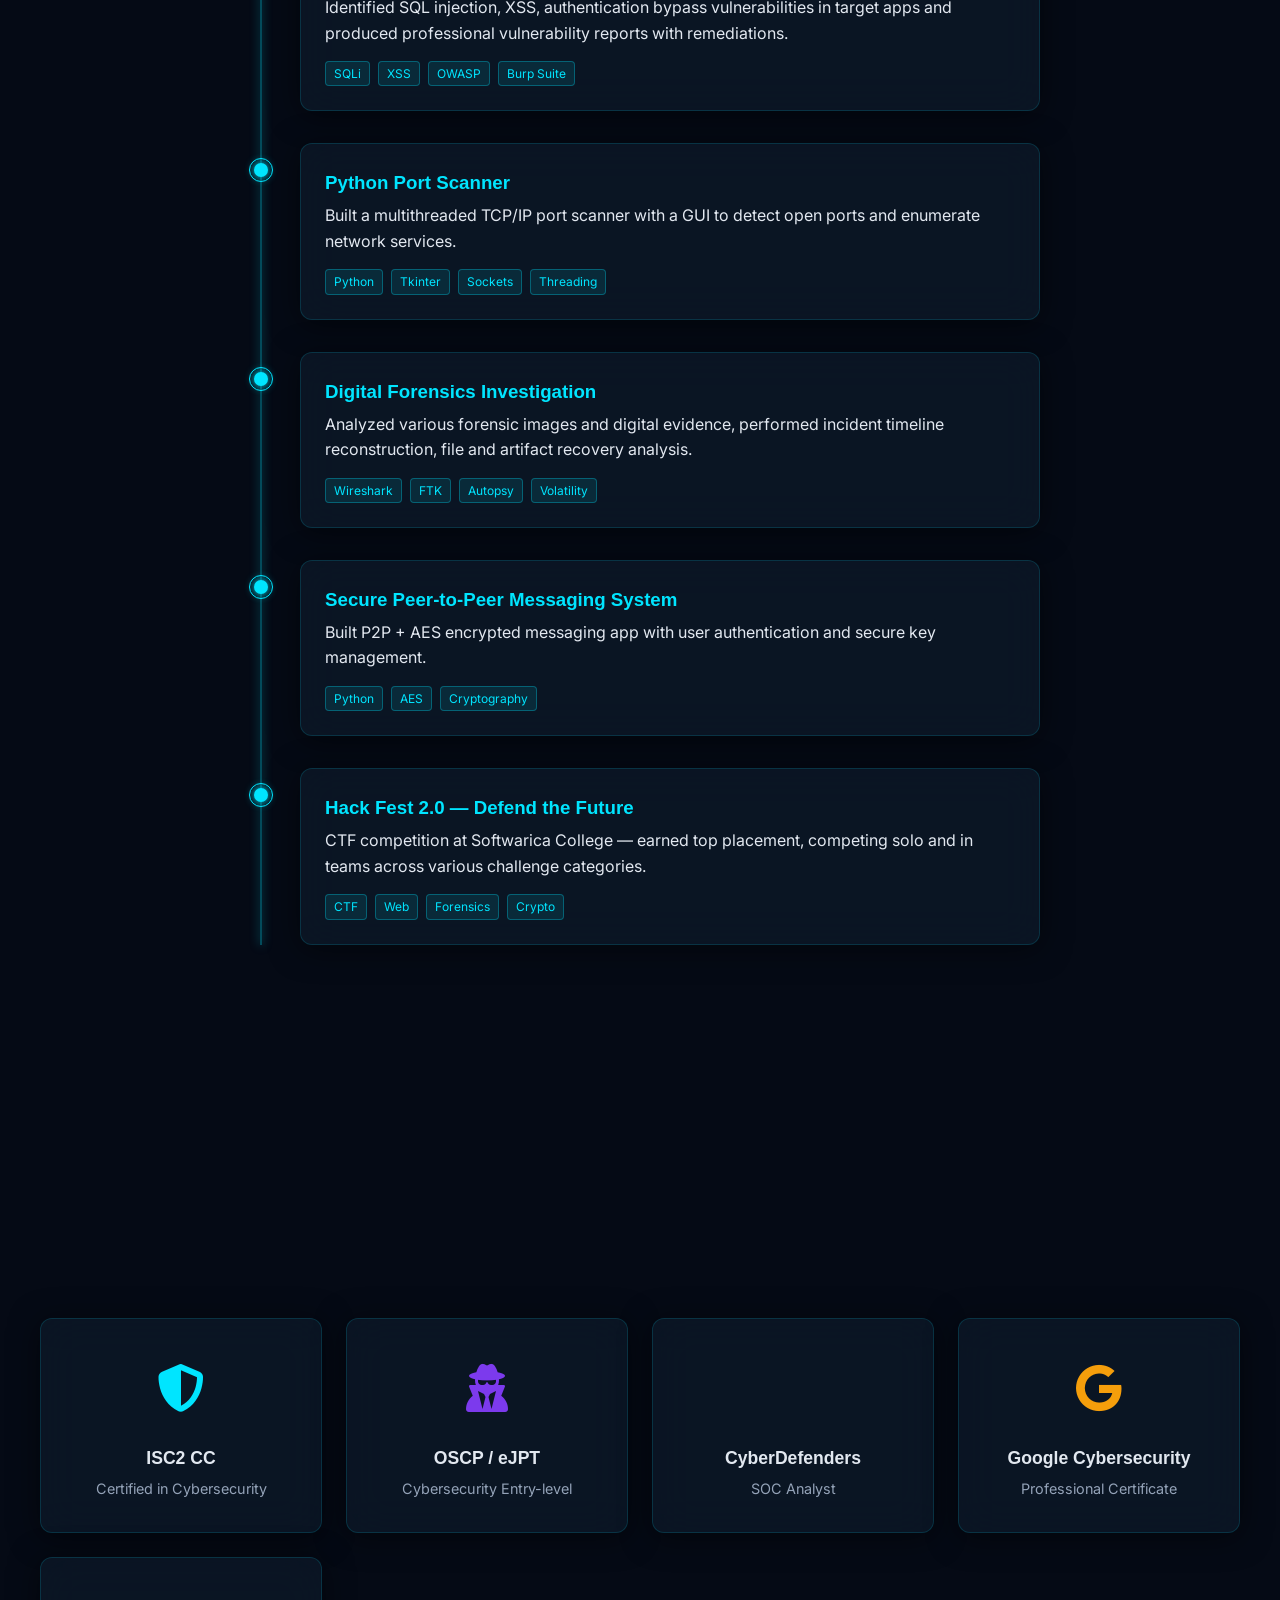
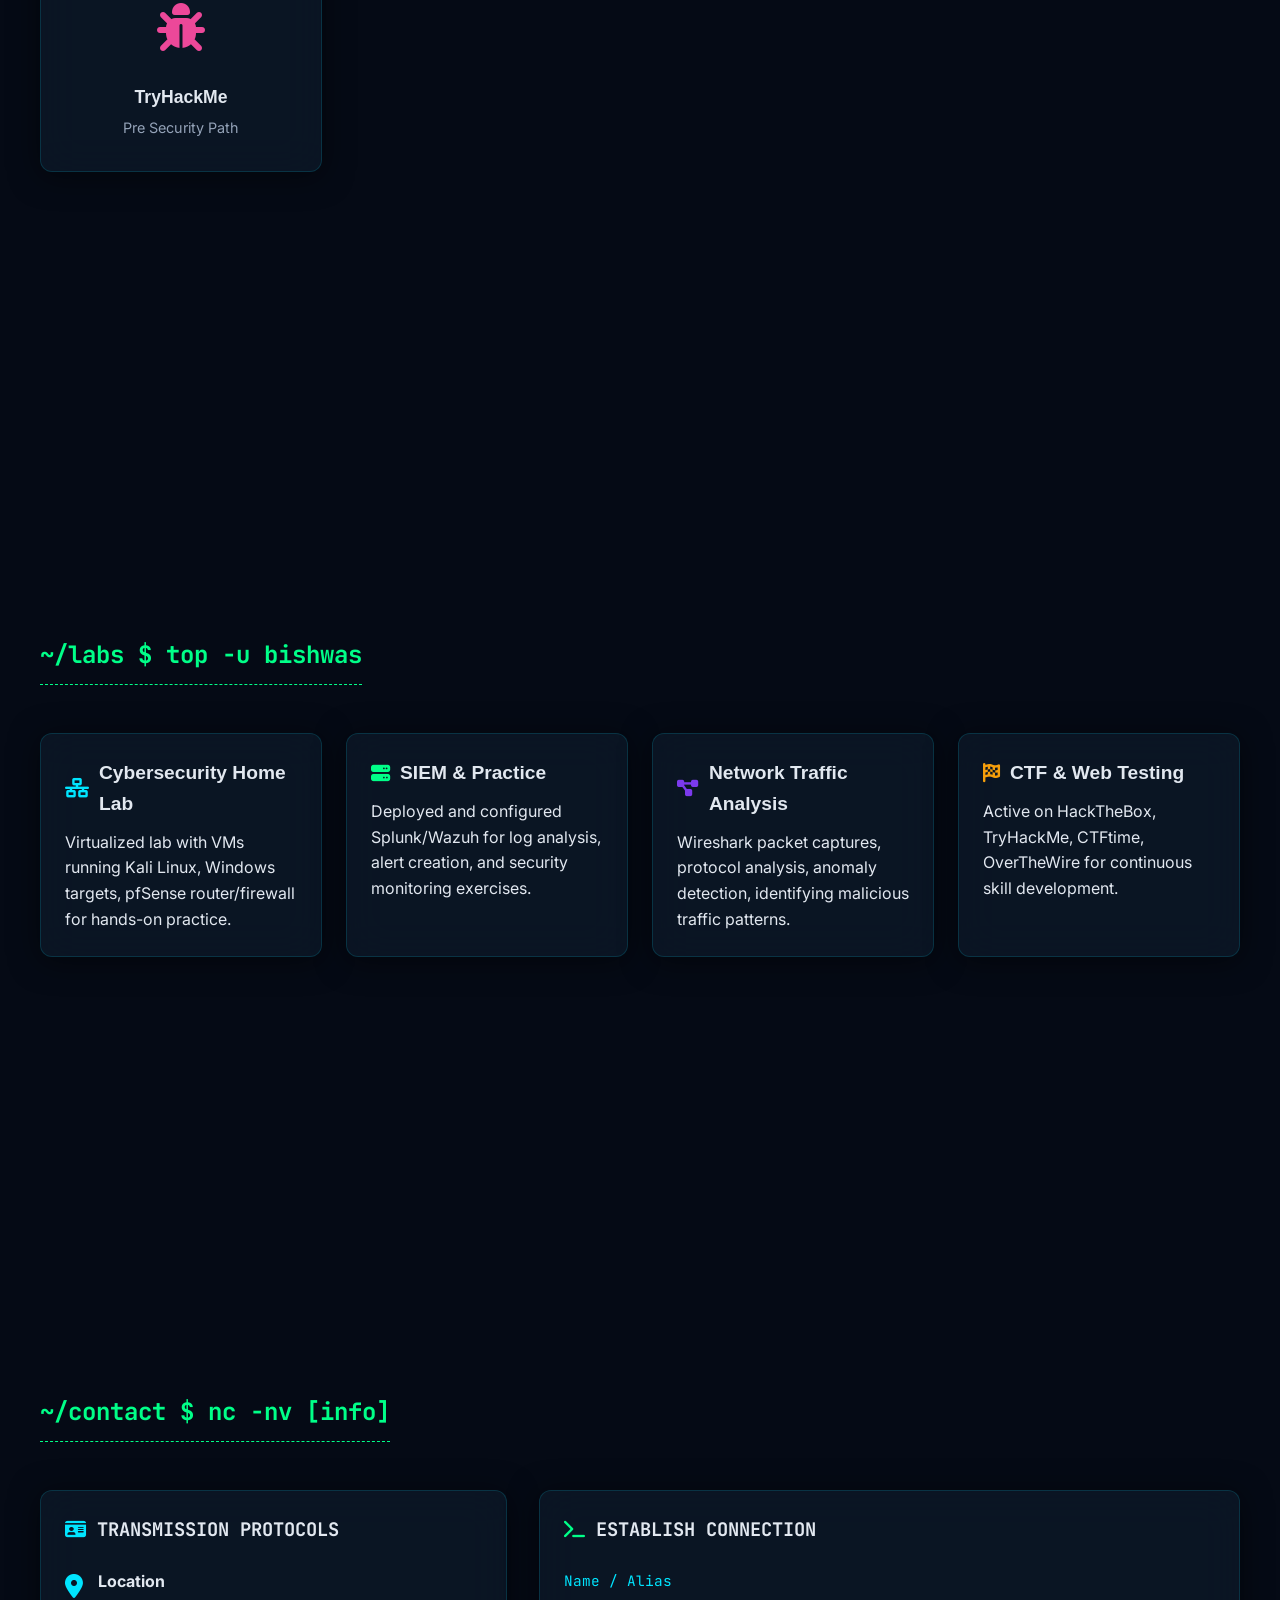
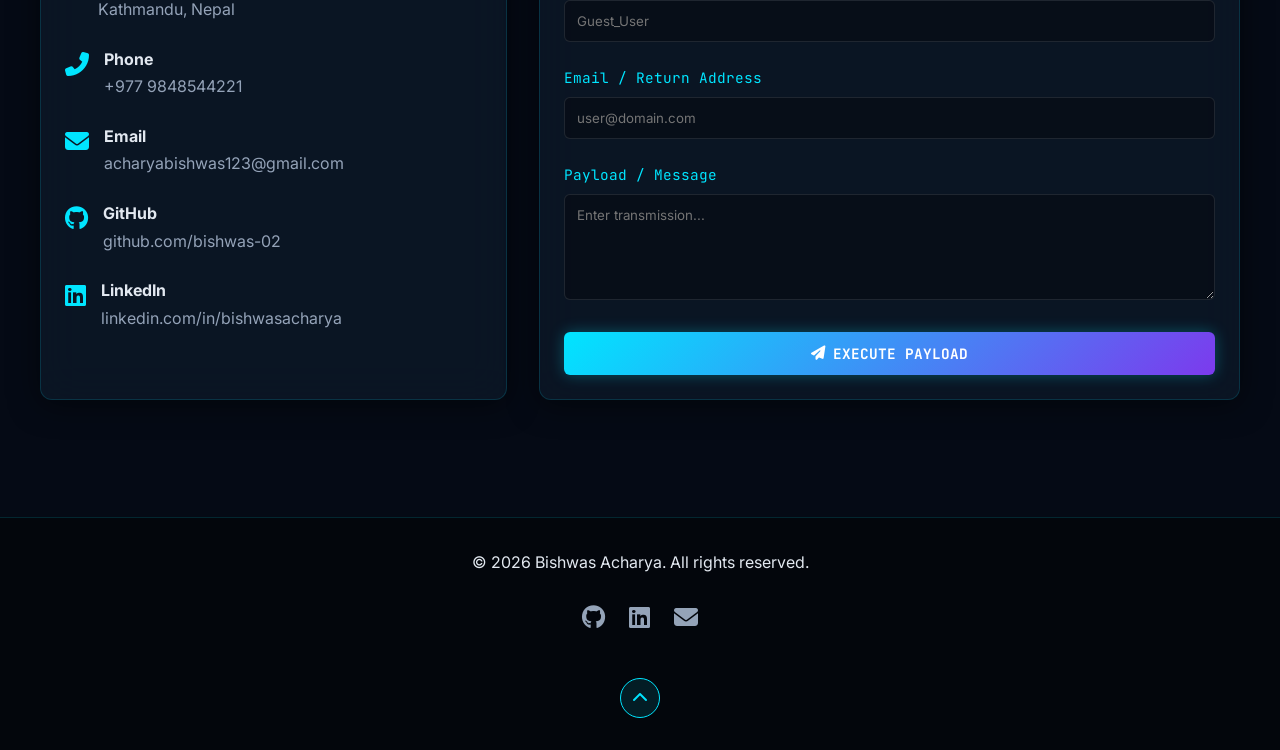
==== commit b79080dc: "Update code" ====
--- a/index.html
+++ b/index.html
@@ -3,1076 +3,476 @@
 <head>
     <meta charset="UTF-8">
     <meta name="viewport" content="width=device-width, initial-scale=1.0">
-    <title>Bishwas Acharya — Cybersecurity Student</title>
-    <meta name="description" content="Portfolio of Bishwas Acharya — Cybersecurity student, penetration tester, and security enthusiast.">
+    <title>Bishwas Acharya | Cybersecurity Portfolio</title>
+    <meta name="description" content="Portfolio of Bishwas Acharya — Ethical Hacker, Penetration Tester & Cybersecurity Enthusiast. Explore my projects, skills, certifications, and security research.">
     <link rel="preconnect" href="https://fonts.googleapis.com">
     <link rel="preconnect" href="https://fonts.gstatic.com" crossorigin>
-    <link href="https://fonts.googleapis.com/css2?family=Inter:wght@300;400;500;600;700&family=JetBrains+Mono:wght@400;500&display=swap" rel="stylesheet">
-    <style>
-        /* ========== RESET & BASE ========== */
-        *, *::before, *::after { box-sizing: border-box; margin: 0; padding: 0; }
-
-        :root {
-            --white: #ffffff;
-            --bg: #f8f9fc;
-            --surface: #ffffff;
-            --border: #e2e5f1;
-            --text-primary: #1a1d2e;
-            --text-secondary: #5a5f7a;
-            --text-muted: #8b90a8;
-            --accent: #4f46e5;
-            --accent-light: #eef2ff;
-            --accent-hover: #4338ca;
-            --green: #10b981;
-            --green-light: #ecfdf5;
-            --orange: #f59e0b;
-            --orange-light: #fffbeb;
-            --pink: #ec4899;
-            --pink-light: #fdf2f8;
-            --cyan: #06b6d4;
-            --cyan-light: #ecfeff;
-            --shadow-sm: 0 1px 2px rgba(0,0,0,0.04);
-            --shadow-md: 0 4px 12px rgba(0,0,0,0.06);
-            --shadow-lg: 0 12px 32px rgba(0,0,0,0.08);
-            --radius: 12px;
-            --radius-lg: 16px;
-        }
-
-        html { scroll-behavior: smooth; scroll-padding-top: 80px; }
-
-        body {
-            font-family: 'Inter', -apple-system, sans-serif;
-            background: var(--bg);
-            color: var(--text-primary);
-            line-height: 1.6;
-            -webkit-font-smoothing: antialiased;
-        }
-
-        a { color: inherit; text-decoration: none; }
-        img { max-width: 100%; display: block; }
-
-        .container {
-            max-width: 1080px;
-            margin: 0 auto;
-            padding: 0 24px;
-        }
-
-        /* ========== NAVIGATION ========== */
-        nav {
-            position: fixed;
-            top: 0;
-            left: 0;
-            right: 0;
-            z-index: 100;
-            background: rgba(248, 249, 252, 0.85);
-            backdrop-filter: blur(16px);
-            -webkit-backdrop-filter: blur(16px);
-            border-bottom: 1px solid var(--border);
-            transition: box-shadow 0.3s;
-        }
-
-        nav.scrolled { box-shadow: var(--shadow-md); }
-
-        .nav-inner {
-            max-width: 1080px;
-            margin: 0 auto;
-            padding: 0 24px;
-            display: flex;
-            align-items: center;
-            justify-content: space-between;
-            height: 64px;
-        }
-
-        .nav-logo {
-            font-weight: 700;
-            font-size: 1.1rem;
-            color: var(--text-primary);
-            letter-spacing: -0.02em;
-        }
-
-        .nav-logo span { color: var(--accent); }
-
-        .nav-links {
-            display: flex;
-            gap: 8px;
-            list-style: none;
-        }
-
-        .nav-links a {
-            padding: 8px 16px;
-            border-radius: 8px;
-            font-size: 0.875rem;
-            font-weight: 500;
-            color: var(--text-secondary);
-            transition: all 0.2s;
-        }
-
-        .nav-links a:hover,
-        .nav-links a.active {
-            color: var(--accent);
-            background: var(--accent-light);
-        }
-
-        .hamburger {
-            display: none;
-            background: none;
-            border: none;
-            cursor: pointer;
-            padding: 8px;
-            color: var(--text-primary);
-        }
-
-        .hamburger svg { width: 24px; height: 24px; }
-
-        .mobile-menu {
-            display: none;
-            position: fixed;
-            top: 64px;
-            left: 0;
-            right: 0;
-            background: var(--white);
-            border-bottom: 1px solid var(--border);
-            padding: 16px 24px;
-            box-shadow: var(--shadow-lg);
-            z-index: 99;
-        }
-
-        .mobile-menu.open { display: block; }
-
-        .mobile-menu a {
-            display: block;
-            padding: 12px 16px;
-            border-radius: 8px;
-            font-size: 0.95rem;
-            font-weight: 500;
-            color: var(--text-secondary);
-            transition: all 0.2s;
-        }
-
-        .mobile-menu a:hover {
-            color: var(--accent);
-            background: var(--accent-light);
-        }
-
-        /* ========== HERO ========== */
-        .hero {
-            min-height: 100vh;
-            display: flex;
-            align-items: center;
-            padding-top: 64px;
-        }
-
-        .hero-inner {
-            text-align: center;
-            max-width: 640px;
-            margin: 0 auto;
-        }
-
-        .hero-badge {
-            display: inline-flex;
-            align-items: center;
-            gap: 8px;
-            padding: 6px 16px;
-            background: var(--green-light);
-            color: var(--green);
-            border-radius: 100px;
-            font-size: 0.8rem;
-            font-weight: 600;
-            margin-bottom: 24px;
-            letter-spacing: 0.02em;
-        }
-
-        .hero-badge::before {
-            content: '';
-            width: 8px;
-            height: 8px;
-            background: var(--green);
-            border-radius: 50%;
-            animation: pulse 2s infinite;
-        }
-
-        @keyframes pulse {
-            0%, 100% { opacity: 1; }
-            50% { opacity: 0.4; }
-        }
-
-        .hero h1 {
-            font-size: clamp(2.5rem, 6vw, 3.5rem);
-            font-weight: 700;
-            letter-spacing: -0.03em;
-            line-height: 1.1;
-            margin-bottom: 16px;
-        }
-
-        .hero p {
-            font-size: 1.125rem;
-            color: var(--text-secondary);
-            line-height: 1.7;
-            margin-bottom: 32px;
-        }
-
-        .hero-buttons {
-            display: flex;
-            gap: 12px;
-            justify-content: center;
-            flex-wrap: wrap;
-        }
-
-        .btn {
-            display: inline-flex;
-            align-items: center;
-            gap: 8px;
-            padding: 12px 24px;
-            border-radius: 10px;
-            font-size: 0.9rem;
-            font-weight: 600;
-            transition: all 0.2s;
-            border: none;
-            cursor: pointer;
-        }
-
-        .btn-primary {
-            background: var(--accent);
-            color: var(--white);
-        }
-
-        .btn-primary:hover {
-            background: var(--accent-hover);
-            transform: translateY(-1px);
-            box-shadow: 0 4px 16px rgba(79, 70, 229, 0.3);
-        }
-
-        .btn-secondary {
-            background: var(--surface);
-            color: var(--text-primary);
-            border: 1px solid var(--border);
-        }
-
-        .btn-secondary:hover {
-            border-color: var(--accent);
-            color: var(--accent);
-            transform: translateY(-1px);
-            box-shadow: var(--shadow-md);
-        }
-
-        /* ========== SECTIONS ========== */
-        section {
-            padding: 96px 0;
-        }
-
-        .section-label {
-            display: inline-flex;
-            align-items: center;
-            gap: 8px;
-            font-family: 'JetBrains Mono', monospace;
-            font-size: 0.8rem;
-            font-weight: 500;
-            color: var(--accent);
-            text-transform: uppercase;
-            letter-spacing: 0.08em;
-            margin-bottom: 12px;
-        }
-
-        .section-title {
-            font-size: clamp(1.75rem, 4vw, 2.25rem);
-            font-weight: 700;
-            letter-spacing: -0.02em;
-            margin-bottom: 16px;
-        }
-
-        .section-desc {
-            color: var(--text-secondary);
-            font-size: 1.05rem;
-            max-width: 560px;
-            margin-bottom: 48px;
-        }
-
-        /* ========== ABOUT ========== */
-        .about-grid {
-            display: grid;
-            grid-template-columns: 1fr 1fr;
-            gap: 24px;
-        }
-
-        .about-text p {
-            color: var(--text-secondary);
-            font-size: 1rem;
-            line-height: 1.8;
-            margin-bottom: 24px;
-        }
-
-        .about-highlights {
-            display: flex;
-            flex-direction: column;
-            gap: 16px;
-        }
-
-        .highlight-card {
-            background: var(--surface);
-            border: 1px solid var(--border);
-            border-radius: var(--radius);
-            padding: 20px;
-            transition: all 0.2s;
-        }
-
-        .highlight-card:hover {
-            box-shadow: var(--shadow-md);
-            transform: translateY(-2px);
-        }
-
-        .highlight-card .icon {
-            width: 40px;
-            height: 40px;
-            border-radius: 10px;
-            display: flex;
-            align-items: center;
-            justify-content: center;
-            font-size: 1.1rem;
-            margin-bottom: 12px;
-        }
-
-        .highlight-card h4 {
-            font-size: 0.95rem;
-            font-weight: 600;
-            margin-bottom: 4px;
-        }
-
-        .highlight-card p {
-            font-size: 0.85rem;
-            color: var(--text-muted);
-        }
-
-        /* ========== SKILLS ========== */
-        .skills-grid {
-            display: grid;
-            grid-template-columns: repeat(3, 1fr);
-            gap: 20px;
-        }
-
-        .skill-card {
-            background: var(--surface);
-            border: 1px solid var(--border);
-            border-radius: var(--radius);
-            padding: 28px 24px;
-            transition: all 0.25s;
-        }
-
-        .skill-card:hover {
-            box-shadow: var(--shadow-md);
-            transform: translateY(-3px);
-        }
-
-        .skill-card .card-icon {
-            width: 44px;
-            height: 44px;
-            border-radius: 12px;
-            display: flex;
-            align-items: center;
-            justify-content: center;
-            font-size: 1.25rem;
-            margin-bottom: 16px;
-        }
-
-        .skill-card h3 {
-            font-size: 1rem;
-            font-weight: 600;
-            margin-bottom: 12px;
-        }
-
-        .skill-tags {
-            display: flex;
-            flex-wrap: wrap;
-            gap: 8px;
-        }
-
-        .skill-tag {
-            padding: 4px 12px;
-            border-radius: 100px;
-            font-size: 0.78rem;
-            font-weight: 500;
-            background: var(--bg);
-            color: var(--text-secondary);
-            border: 1px solid var(--border);
-        }
-
-        /* ========== PROJECTS ========== */
-        .projects-grid {
-            display: grid;
-            grid-template-columns: repeat(3, 1fr);
-            gap: 20px;
-        }
-
-        .project-card {
-            background: var(--surface);
-            border: 1px solid var(--border);
-            border-radius: var(--radius);
-            overflow: hidden;
-            transition: all 0.25s;
-            display: flex;
-            flex-direction: column;
-        }
-
-        .project-card:hover {
-            box-shadow: var(--shadow-lg);
-            transform: translateY(-4px);
-        }
-
-        .project-header {
-            padding: 24px 24px 0;
-        }
-
-        .project-emoji {
-            font-size: 2rem;
-            margin-bottom: 16px;
-        }
-
-        .project-card h3 {
-            font-size: 1.05rem;
-            font-weight: 600;
-            margin-bottom: 8px;
-        }
-
-        .project-card p {
-            font-size: 0.88rem;
-            color: var(--text-secondary);
-            line-height: 1.6;
-            padding: 0 24px;
-            flex: 1;
-        }
-
-        .project-footer {
-            padding: 16px 24px;
-            display: flex;
-            flex-wrap: wrap;
-            gap: 6px;
-            margin-top: auto;
-        }
-
-        .project-tag {
-            padding: 3px 10px;
-            border-radius: 6px;
-            font-size: 0.72rem;
-            font-weight: 500;
-            font-family: 'JetBrains Mono', monospace;
-        }
-
-        /* ========== EDUCATION ========== */
-        .edu-card {
-            background: var(--surface);
-            border: 1px solid var(--border);
-            border-radius: var(--radius-lg);
-            padding: 32px;
-            display: flex;
-            gap: 24px;
-            align-items: flex-start;
-            max-width: 640px;
-        }
-
-        .edu-icon {
-            width: 56px;
-            height: 56px;
-            border-radius: 14px;
-            background: var(--accent-light);
-            display: flex;
-            align-items: center;
-            justify-content: center;
-            font-size: 1.5rem;
-            flex-shrink: 0;
-        }
-
-        .edu-info h3 {
-            font-size: 1.1rem;
-            font-weight: 600;
-            margin-bottom: 4px;
-        }
-
-        .edu-info .school {
-            color: var(--text-secondary);
-            font-size: 0.95rem;
-            margin-bottom: 8px;
-        }
-
-        .edu-info .year {
-            display: inline-flex;
-            align-items: center;
-            gap: 6px;
-            padding: 4px 12px;
-            background: var(--orange-light);
-            color: var(--orange);
-            border-radius: 100px;
-            font-size: 0.78rem;
-            font-weight: 600;
-        }
-
-        /* ========== CONTACT ========== */
-        .contact-grid {
-            display: grid;
-            grid-template-columns: 1fr 1.2fr;
-            gap: 32px;
-            align-items: start;
-        }
-
-        .contact-info {
-            display: flex;
-            flex-direction: column;
-            gap: 20px;
-        }
-
-        .contact-item {
-            display: flex;
-            align-items: center;
-            gap: 16px;
-            padding: 16px 20px;
-            background: var(--surface);
-            border: 1px solid var(--border);
-            border-radius: var(--radius);
-            transition: all 0.2s;
-        }
-
-        .contact-item:hover {
-            box-shadow: var(--shadow-md);
-            transform: translateX(4px);
-        }
-
-        .contact-item .c-icon {
-            width: 40px;
-            height: 40px;
-            border-radius: 10px;
-            display: flex;
-            align-items: center;
-            justify-content: center;
-            font-size: 1.1rem;
-            flex-shrink: 0;
-        }
-
-        .contact-item .c-label {
-            font-size: 0.78rem;
-            color: var(--text-muted);
-            text-transform: uppercase;
-            letter-spacing: 0.04em;
-            font-weight: 500;
-        }
-
-        .contact-item .c-value {
-            font-size: 0.95rem;
-            font-weight: 500;
-            color: var(--text-primary);
-        }
-
-        .contact-form {
-            background: var(--surface);
-            border: 1px solid var(--border);
-            border-radius: var(--radius-lg);
-            padding: 32px;
-        }
-
-        .contact-form h3 {
-            font-size: 1.15rem;
-            font-weight: 600;
-            margin-bottom: 24px;
-        }
-
-        .form-group {
-            margin-bottom: 16px;
-        }
-
-        .form-group label {
-            display: block;
-            font-size: 0.85rem;
-            font-weight: 500;
-            color: var(--text-secondary);
-            margin-bottom: 6px;
-        }
-
-        .form-group input,
-        .form-group textarea {
-            width: 100%;
-            padding: 12px 16px;
-            border: 1px solid var(--border);
-            border-radius: 10px;
-            font-family: inherit;
-            font-size: 0.9rem;
-            background: var(--bg);
-            color: var(--text-primary);
-            transition: border-color 0.2s;
-            outline: none;
-        }
-
-        .form-group input:focus,
-        .form-group textarea:focus {
-            border-color: var(--accent);
-            box-shadow: 0 0 0 3px rgba(79, 70, 229, 0.1);
-        }
-
-        .form-group textarea { resize: vertical; min-height: 120px; }
-
-        .submit-btn {
-            width: 100%;
-            padding: 14px;
-            background: var(--accent);
-            color: var(--white);
-            border: none;
-            border-radius: 10px;
-            font-family: inherit;
-            font-size: 0.9rem;
-            font-weight: 600;
-            cursor: pointer;
-            transition: all 0.2s;
-        }
-
-        .submit-btn:hover {
-            background: var(--accent-hover);
-            box-shadow: 0 4px 16px rgba(79, 70, 229, 0.3);
-        }
-
-        /* ========== FOOTER ========== */
-        footer {
-            border-top: 1px solid var(--border);
-            padding: 32px 0;
-        }
-
-        .footer-inner {
-            display: flex;
-            align-items: center;
-            justify-content: space-between;
-        }
-
-        .footer-inner p {
-            font-size: 0.85rem;
-            color: var(--text-muted);
-        }
-
-        .footer-links {
-            display: flex;
-            gap: 16px;
-        }
-
-        .footer-links a {
-            width: 36px;
-            height: 36px;
-            border-radius: 10px;
-            border: 1px solid var(--border);
-            display: flex;
-            align-items: center;
-            justify-content: center;
-            color: var(--text-secondary);
-            transition: all 0.2s;
-        }
-
-        .footer-links a:hover {
-            color: var(--accent);
-            border-color: var(--accent);
-            background: var(--accent-light);
-        }
-
-        /* ========== SCROLL ANIMATIONS ========== */
-        .fade-up {
-            opacity: 0;
-            transform: translateY(24px);
-            transition: opacity 0.6s ease, transform 0.6s ease;
-        }
-
-        .fade-up.visible {
-            opacity: 1;
-            transform: translateY(0);
-        }
-
-        /* ========== RESPONSIVE ========== */
-        @media (max-width: 768px) {
-            .nav-links { display: none; }
-            .hamburger { display: block; }
-
-            .about-grid,
-            .skills-grid,
-            .projects-grid,
-            .contact-grid {
-                grid-template-columns: 1fr;
-            }
-
-            .hero { min-height: auto; padding: 120px 0 80px; }
-            section { padding: 64px 0; }
-
-            .edu-card { flex-direction: column; }
-            .footer-inner { flex-direction: column; gap: 16px; text-align: center; }
-        }
-
-        @media (min-width: 769px) and (max-width: 1024px) {
-            .skills-grid { grid-template-columns: repeat(2, 1fr); }
-            .projects-grid { grid-template-columns: repeat(2, 1fr); }
-        }
-    </style>
+    <link href="https://fonts.googleapis.com/css2?family=Inter:wght@300;400;600&family=JetBrains+Mono:wght@400;700&family=Orbitron:wght@500;700;900&display=swap" rel="stylesheet">
+    <link rel="stylesheet" href="https://cdnjs.cloudflare.com/ajax/libs/font-awesome/6.4.0/css/all.min.css">
+    <link rel="stylesheet" href="style.css">
 </head>
 <body>
-
-<!-- ===== NAVIGATION ===== -->
-<nav id="navbar">
-    <div class="nav-inner">
-        <a href="#" class="nav-logo">bishwas<span>.</span></a>
-        <ul class="nav-links">
-            <li><a href="#about">About</a></li>
-            <li><a href="#skills">Skills</a></li>
-            <li><a href="#projects">Projects</a></li>
-            <li><a href="#education">Education</a></li>
-            <li><a href="#contact">Contact</a></li>
-        </ul>
-        <button class="hamburger" onclick="toggleMenu()" aria-label="Toggle menu">
-            <svg xmlns="http://www.w3.org/2000/svg" fill="none" viewBox="0 0 24 24" stroke="currentColor" stroke-width="2">
-                <path stroke-linecap="round" stroke-linejoin="round" d="M4 6h16M4 12h16M4 18h16"/>
-            </svg>
-        </button>
-    </div>
-</nav>
-
-<div class="mobile-menu" id="mobileMenu">
-    <a href="#about" onclick="closeMenu()">About</a>
-    <a href="#skills" onclick="closeMenu()">Skills</a>
-    <a href="#projects" onclick="closeMenu()">Projects</a>
-    <a href="#education" onclick="closeMenu()">Education</a>
-    <a href="#contact" onclick="closeMenu()">Contact</a>
-</div>
-
-<!-- ===== HERO ===== -->
-<section class="hero" id="hero">
-    <div class="container">
-        <div class="hero-inner">
-            <div class="hero-badge">Available for opportunities</div>
-            <h1>Bishwas Acharya</h1>
-            <p>Cybersecurity student. Learning security, building projects, and exploring technology.</p>
-            <div class="hero-buttons">
-                <a href="#projects" class="btn btn-primary">
-                    <svg xmlns="http://www.w3.org/2000/svg" width="16" height="16" viewBox="0 0 24 24" fill="none" stroke="currentColor" stroke-width="2" stroke-linecap="round" stroke-linejoin="round"><path d="M2 3h6a4 4 0 0 1 4 4v14a3 3 0 0 0-3-3H2z"/><path d="M22 3h-6a4 4 0 0 0-4 4v14a3 3 0 0 1 3-3h7z"/></svg>
-                    View Projects
-                </a>
-                <a href="#contact" class="btn btn-secondary">
-                    <svg xmlns="http://www.w3.org/2000/svg" width="16" height="16" viewBox="0 0 24 24" fill="none" stroke="currentColor" stroke-width="2" stroke-linecap="round" stroke-linejoin="round"><path d="M4 4h16c1.1 0 2 .9 2 2v12c0 1.1-.9 2-2 2H4c-1.1 0-2-.9-2-2V6c0-1.1.9-2 2-2z"/><polyline points="22,6 12,13 2,6"/></svg>
-                    Contact Me
-                </a>
-                <a href="https://github.com/bishwas-02" target="_blank" class="btn btn-secondary">
-                    <svg xmlns="http://www.w3.org/2000/svg" width="16" height="16" viewBox="0 0 24 24" fill="currentColor"><path d="M12 0c-6.626 0-12 5.373-12 12 0 5.302 3.438 9.8 8.207 11.387.599.111.793-.261.793-.577v-2.234c-3.338.726-4.033-1.416-4.033-1.416-.546-1.387-1.333-1.756-1.333-1.756-1.089-.745.083-.729.083-.729 1.205.084 1.839 1.237 1.839 1.237 1.07 1.834 2.807 1.304 3.492.997.107-.775.418-1.305.762-1.604-2.665-.305-5.467-1.334-5.467-5.931 0-1.311.469-2.381 1.236-3.221-.124-.303-.535-1.524.117-3.176 0 0 1.008-.322 3.301 1.23.957-.266 1.983-.399 3.003-.404 1.02.005 2.047.138 3.006.404 2.291-1.552 3.297-1.23 3.297-1.23.653 1.653.242 2.874.118 3.176.77.84 1.235 1.911 1.235 3.221 0 4.609-2.807 5.624-5.479 5.921.43.372.823 1.102.823 2.222v3.293c0 .319.192.694.801.576 4.765-1.589 8.199-6.086 8.199-11.386 0-6.627-5.373-12-12-12z"/></svg>
-                    GitHub
-                </a>
-            </div>
-        </div>
-    </div>
-</section>
-
-<!-- ===== ABOUT ===== -->
-<section id="about">
-    <div class="container">
-        <div class="fade-up">
-            <span class="section-label">— Introduction</span>
-            <h2 class="section-title">About Me</h2>
-            <p class="section-desc">Hi, I'm Bishwas. I'm currently studying Ethical Hacking and Cybersecurity and enjoy learning by doing.</p>
-        </div>
-        <div class="about-grid fade-up">
-            <div class="about-text">
-                <p>I'm interested in SOC operations, network security, and penetration testing. I learn best by working on hands-on labs, CTFs, projects, and experimenting with different security tools.</p>
-                <p>I explore both offensive and defensive cybersecurity — from vulnerability hunting and web app testing to security monitoring and traffic analysis. Every system tells a story, and I enjoy uncovering it.</p>
-            </div>
-            <div class="about-highlights">
-                <div class="highlight-card">
-                    <div class="icon" style="background: var(--accent-light); color: var(--accent);">🛡️</div>
-                    <h4>Security Operations</h4>
-                    <p>SIEM platforms, log analysis, alert creation & security monitoring</p>
-                </div>
-                <div class="highlight-card">
-                    <div class="icon" style="background: var(--pink-light); color: var(--pink);">🔍</div>
-                    <h4>Penetration Testing</h4>
-                    <p>Web app testing, vulnerability scanning & exploit development</p>
-                </div>
-                <div class="highlight-card">
-                    <div class="icon" style="background: var(--cyan-light); color: var(--cyan);">🌐</div>
-                    <h4>Network Security</h4>
-                    <p>Firewalls, VPNs, traffic analysis & network architecture</p>
-                </div>
-            </div>
-        </div>
-    </div>
-</section>
-
-<!-- ===== SKILLS ===== -->
-<section id="skills" style="background: var(--white);">
-    <div class="container">
-        <div class="fade-up">
-            <span class="section-label">— Capabilities</span>
-            <h2 class="section-title">Skills & Tools</h2>
-            <p class="section-desc">Technologies and tools I work with regularly.</p>
-        </div>
-        <div class="skills-grid fade-up">
-            <div class="skill-card">
-                <div class="card-icon" style="background: var(--accent-light); color: var(--accent);">🔒</div>
-                <h3>Cybersecurity</h3>
-                <div class="skill-tags">
-                    <span class="skill-tag">SOC</span>
-                    <span class="skill-tag">Network Security</span>
-                    <span class="skill-tag">Web Security</span>
-                    <span class="skill-tag">Penetration Testing</span>
-                </div>
-            </div>
-            <div class="skill-card">
-                <div class="card-icon" style="background: var(--green-light); color: var(--green);">🛠️</div>
-                <h3>Tools</h3>
-                <div class="skill-tags">
-                    <span class="skill-tag">Kali Linux</span>
-                    <span class="skill-tag">Wireshark</span>
-                    <span class="skill-tag">Burp Suite</span>
-                    <span class="skill-tag">Nmap</span>
-                    <span class="skill-tag">Splunk</span>
-                    <span class="skill-tag">Wazuh</span>
-                </div>
-            </div>
-            <div class="skill-card">
-                <div class="card-icon" style="background: var(--orange-light); color: var(--orange);">💻</div>
-                <h3>Programming</h3>
-                <div class="skill-tags">
-                    <span class="skill-tag">Python</span>
-                    <span class="skill-tag">C</span>
-                    <span class="skill-tag">Bash</span>
-                    <span class="skill-tag">HTML</span>
-                    <span class="skill-tag">CSS</span>
-                    <span class="skill-tag">JavaScript</span>
-                </div>
-            </div>
-        </div>
-    </div>
-</section>
-
-<!-- ===== PROJECTS ===== -->
-<section id="projects">
-    <div class="container">
-        <div class="fade-up">
-            <span class="section-label">— Work</span>
-            <h2 class="section-title">Projects</h2>
-            <p class="section-desc">Some things I've built and explored.</p>
-        </div>
-        <div class="projects-grid fade-up">
-            <div class="project-card">
-                <div class="project-header">
-                    <div class="project-emoji">🔐</div>
-                    <h3>Secure Messaging</h3>
-                </div>
-                <p>A secure messaging application using RSA and AES encryption for end-to-end encrypted communication.</p>
-                <div class="project-footer">
-                    <span class="project-tag" style="background: var(--accent-light); color: var(--accent);">Python</span>
-                    <span class="project-tag" style="background: var(--pink-light); color: var(--pink);">AES</span>
-                    <span class="project-tag" style="background: var(--green-light); color: var(--green);">RSA</span>
-                </div>
-            </div>
-            <div class="project-card">
-                <div class="project-header">
-                    <div class="project-emoji">🌐</div>
-                    <h3>Network Port Scanner</h3>
-                </div>
-                <p>A Python-based port scanner with a simple graphical interface for network reconnaissance.</p>
-                <div class="project-footer">
-                    <span class="project-tag" style="background: var(--accent-light); color: var(--accent);">Python</span>
-                    <span class="project-tag" style="background: var(--orange-light); color: var(--orange);">Tkinter</span>
-                    <span class="project-tag" style="background: var(--cyan-light); color: var(--cyan);">Sockets</span>
-                </div>
-            </div>
-            <div class="project-card">
-                <div class="project-header">
-                    <div class="project-emoji">🛡️</div>
-                    <h3>Security Labs</h3>
-                </div>
-                <p>Hands-on cybersecurity labs covering web security, network analysis, and penetration testing.</p>
-                <div class="project-footer">
-                    <span class="project-tag" style="background: var(--pink-light); color: var(--pink);">Web Sec</span>
-                    <span class="project-tag" style="background: var(--green-light); color: var(--green);">Network</span>
-                    <span class="project-tag" style="background: var(--accent-light); color: var(--accent);">Pentesting</span>
-                </div>
-            </div>
-        </div>
-    </div>
-</section>
-
-<!-- ===== EDUCATION ===== -->
-<section id="education" style="background: var(--white);">
-    <div class="container">
-        <div class="fade-up">
-            <span class="section-label">— Education</span>
-            <h2 class="section-title">Academic Background</h2>
-            <p class="section-desc">Where I'm building my foundation.</p>
-        </div>
-        <div class="fade-up">
-            <div class="edu-card">
-                <div class="edu-icon">🎓</div>
-                <div class="edu-info">
-                    <h3>BSc (Hons) Ethical Hacking and Cybersecurity</h3>
-                    <p class="school">Softwarica College of IT and E-commerce</p>
-                    <span class="year">
-                        <svg xmlns="http://www.w3.org/2000/svg" width="12" height="12" viewBox="0 0 24 24" fill="none" stroke="currentColor" stroke-width="2" stroke-linecap="round" stroke-linejoin="round"><rect x="3" y="4" width="18" height="18" rx="2" ry="2"/><line x1="16" y1="2" x2="16" y2="6"/><line x1="8" y1="2" x2="8" y2="6"/><line x1="3" y1="10" x2="21" y2="10"/></svg>
-                        Expected 2027
-                    </span>
-                </div>
-            </div>
-        </div>
-    </div>
-</section>
-
-<!-- ===== CONTACT ===== -->
-<section id="contact">
-    <div class="container">
-        <div class="fade-up">
-            <span class="section-label">— Get in touch</span>
-            <h2 class="section-title">Let's Connect</h2>
-            <p class="section-desc">Have a question or want to work together? Reach out.</p>
-        </div>
-        <div class="contact-grid fade-up">
-            <div class="contact-info">
-                <a href="mailto:acharyabishwas123@gmail.com" class="contact-item">
-                    <div class="c-icon" style="background: var(--accent-light); color: var(--accent);">📧</div>
-                    <div>
-                        <div class="c-label">Email</div>
-                        <div class="c-value">acharyabishwas123@gmail.com</div>
-                    </div>
-                </a>
-                <a href="https://github.com/bishwas-02" target="_blank" class="contact-item">
-                    <div class="c-icon" style="background: var(--text-primary); color: var(--white);">
-                        <svg xmlns="http://www.w3.org/2000/svg" width="18" height="18" viewBox="0 0 24 24" fill="currentColor"><path d="M12 0c-6.626 0-12 5.373-12 12 0 5.302 3.438 9.8 8.207 11.387.599.111.793-.261.793-.577v-2.234c-3.338.726-4.033-1.416-4.033-1.416-.546-1.387-1.333-1.756-1.333-1.756-1.089-.745.083-.729.083-.729 1.205.084 1.839 1.237 1.839 1.237 1.07 1.834 2.807 1.304 3.492.997.107-.775.418-1.305.762-1.604-2.665-.305-5.467-1.334-5.467-5.931 0-1.311.469-2.381 1.236-3.221-.124-.303-.535-1.524.117-3.176 0 0 1.008-.322 3.301 1.23.957-.266 1.983-.399 3.003-.404 1.02.005 2.047.138 3.006.404 2.291-1.552 3.297-1.23 3.297-1.23.653 1.653.242 2.874.118 3.176.77.84 1.235 1.911 1.235 3.221 0 4.609-2.807 5.624-5.479 5.921.43.372.823 1.102.823 2.222v3.293c0 .319.192.694.801.576 4.765-1.589 8.199-6.086 8.199-11.386 0-6.627-5.373-12-12-12z"/></svg>
-                    </div>
-                    <div>
-                        <div class="c-label">GitHub</div>
-                        <div class="c-value">github.com/bishwas-02</div>
-                    </div>
-                </a>
-                <a href="https://www.linkedin.com/in/bishwas-acharya-a755a9334" target="_blank" class="contact-item">
-                    <div class="c-icon" style="background: #eef3ff; color: #0a66c2;">
-                        <svg xmlns="http://www.w3.org/2000/svg" width="18" height="18" viewBox="0 0 24 24" fill="currentColor"><path d="M20.447 20.452h-3.554v-5.569c0-1.328-.027-3.037-1.852-3.037-1.853 0-2.136 1.445-2.136 2.939v5.667H9.351V9h3.414v1.561h.046c.477-.9 1.637-1.85 3.37-1.85 3.601 0 4.267 2.37 4.267 5.455v6.286zM5.337 7.433c-1.144 0-2.063-.926-2.063-2.065 0-1.138.92-2.063 2.063-2.063 1.14 0 2.064.925 2.064 2.063 0 1.139-.925 2.065-2.064 2.065zm1.782 13.019H3.555V9h3.564v11.452zM22.225 0H1.771C.792 0 0 .774 0 1.729v20.542C0 23.227.792 24 1.771 24h20.451C23.2 24 24 23.227 24 22.271V1.729C24 .774 23.2 0 22.222 0h.003z"/></svg>
-                    </div>
-                    <div>
-                        <div class="c-label">LinkedIn</div>
-                        <div class="c-value">Bishwas Acharya</div>
-                    </div>
-                </a>
-            </div>
-            <div class="contact-form">
-                <h3>Send a Message</h3>
-                <form id="contactForm" action="https://api.web3forms.com/submit" method="POST">
-                    <input type="hidden" name="access_key" value="b31017cc-3619-40a4-8456-79db4a832177">
-                    <input type="hidden" name="subject" value="New message from portfolio — Bishwas Acharya">
-                    <input type="hidden" name="from_name" value="Portfolio Contact Form">
-                    <input type="checkbox" name="botcheck" style="display:none">
-                    <div class="form-group">
-                        <label for="name">Name</label>
-                        <input type="text" id="name" name="name" required placeholder="Your name">
-                    </div>
-                    <div class="form-group">
-                        <label for="email">Email</label>
-                        <input type="email" id="email" name="email" required placeholder="you@example.com">
-                    </div>
-                    <div class="form-group">
-                        <label for="message">Message</label>
-                        <textarea id="message" name="message" required placeholder="What would you like to say?"></textarea>
-                    </div>
-                    <button type="submit" class="submit-btn">Send Message →</button>
-                </form>
-            </div>
-        </div>
-    </div>
-</section>
-
-<!-- ===== FOOTER ===== -->
-<footer>
-    <div class="container">
-        <div class="footer-inner">
-            <p>© 2026 Bishwas Acharya. All rights reserved.</p>
-            <div class="footer-links">
-                <a href="https://github.com/bishwas-02" target="_blank" aria-label="GitHub">
-                    <svg xmlns="http://www.w3.org/2000/svg" width="16" height="16" viewBox="0 0 24 24" fill="currentColor"><path d="M12 0c-6.626 0-12 5.373-12 12 0 5.302 3.438 9.8 8.207 11.387.599.111.793-.261.793-.577v-2.234c-3.338.726-4.033-1.416-4.033-1.416-.546-1.387-1.333-1.756-1.333-1.756-1.089-.745.083-.729.083-.729 1.205.084 1.839 1.237 1.839 1.237 1.07 1.834 2.807 1.304 3.492.997.107-.775.418-1.305.762-1.604-2.665-.305-5.467-1.334-5.467-5.931 0-1.311.469-2.381 1.236-3.221-.124-.303-.535-1.524.117-3.176 0 0 1.008-.322 3.301 1.23.957-.266 1.983-.399 3.003-.404 1.02.005 2.047.138 3.006.404 2.291-1.552 3.297-1.23 3.297-1.23.653 1.653.242 2.874.118 3.176.77.84 1.235 1.911 1.235 3.221 0 4.609-2.807 5.624-5.479 5.921.43.372.823 1.102.823 2.222v3.293c0 .319.192.694.801.576 4.765-1.589 8.199-6.086 8.199-11.386 0-6.627-5.373-12-12-12z"/></svg>
-                </a>
-                <a href="https://www.linkedin.com/in/bishwas-acharya-a755a9334" target="_blank" aria-label="LinkedIn">
-                    <svg xmlns="http://www.w3.org/2000/svg" width="16" height="16" viewBox="0 0 24 24" fill="currentColor"><path d="M20.447 20.452h-3.554v-5.569c0-1.328-.027-3.037-1.852-3.037-1.853 0-2.136 1.445-2.136 2.939v5.667H9.351V9h3.414v1.561h.046c.477-.9 1.637-1.85 3.37-1.85 3.601 0 4.267 2.37 4.267 5.455v6.286zM5.337 7.433c-1.144 0-2.063-.926-2.063-2.065 0-1.138.92-2.063 2.063-2.063 1.14 0 2.064.925 2.064 2.063 0 1.139-.925 2.065-2.064 2.065zm1.782 13.019H3.555V9h3.564v11.452zM22.225 0H1.771C.792 0 0 .774 0 1.729v20.542C0 23.227.792 24 1.771 24h20.451C23.2 24 24 23.227 24 22.271V1.729C24 .774 23.2 0 22.222 0h.003z"/></svg>
-                </a>
-                <a href="mailto:acharyabishwas123@gmail.com" aria-label="Email">
-                    <svg xmlns="http://www.w3.org/2000/svg" width="16" height="16" viewBox="0 0 24 24" fill="none" stroke="currentColor" stroke-width="2" stroke-linecap="round" stroke-linejoin="round"><path d="M4 4h16c1.1 0 2 .9 2 2v12c0 1.1-.9 2-2 2H4c-1.1 0-2-.9-2-2V6c0-1.1.9-2 2-2z"/><polyline points="22,6 12,13 2,6"/></svg>
-                </a>
-            </div>
-        </div>
-    </div>
-</footer>
-
-<script>
-    // ===== Mobile Menu =====
-    function toggleMenu() {
-        document.getElementById('mobileMenu').classList.toggle('open');
-    }
-    function closeMenu() {
-        document.getElementById('mobileMenu').classList.remove('open');
-    }
-
-    // ===== Navbar scroll shadow =====
-    window.addEventListener('scroll', () => {
-        document.getElementById('navbar').classList.toggle('scrolled', window.scrollY > 10);
-    });
-
-    // ===== Active nav link on scroll =====
-    const sections = document.querySelectorAll('section[id]');
-    const navLinks = document.querySelectorAll('.nav-links a');
-
-    const observerNav = new IntersectionObserver(entries => {
-        entries.forEach(entry => {
-            if (entry.isIntersecting) {
-                navLinks.forEach(link => {
-                    link.classList.toggle('active', link.getAttribute('href') === '#' + entry.target.id);
-                });
-            }
-        });
-    }, { rootMargin: '-40% 0px -60% 0px' });
-
-    sections.forEach(section => observerNav.observe(section));
-
-    // ===== Fade-up on scroll =====
-    const fadeEls = document.querySelectorAll('.fade-up');
-    const observerFade = new IntersectionObserver(entries => {
-        entries.forEach(entry => {
-            if (entry.isIntersecting) {
-                entry.target.classList.add('visible');
-                observerFade.unobserve(entry.target);
-            }
-        });
-    }, { threshold: 0.15 });
-
-    fadeEls.forEach(el => observerFade.observe(el));
-
-    // ===== Form success handling =====
-    const form = document.getElementById('contactForm');
-    form.addEventListener('submit', async function(e) {
-        e.preventDefault();
-        const btn = form.querySelector('.submit-btn');
-        const originalText = btn.textContent;
-        btn.textContent = 'Sending...';
-        btn.disabled = true;
-
-        try {
-            const res = await fetch(form.action, {
-                method: 'POST',
-                body: new FormData(form)
-            });
-            const data = await res.json();
-            if (data.success) {
-                btn.textContent = '✓ Sent!';
-                btn.style.background = '#10b981';
-                form.reset();
-                setTimeout(() => {
-                    btn.textContent = originalText;
-                    btn.style.background = '';
-                    btn.disabled = false;
-                }, 3000);
-            } else {
-                throw new Error('Submit failed');
-            }
-        } catch (err) {
-            btn.textContent = 'Error — try again';
-            btn.style.background = '#ef4444';
-            setTimeout(() => {
-                btn.textContent = originalText;
-                btn.style.background = '';
-                btn.disabled = false;
-            }, 3000);
-        }
-    });
-</script>
-
+    <!-- Matrix Canvas -->
+    <canvas id="matrix-canvas"></canvas>
+    
+    <!-- CRT Scanlines -->
+    <div class="scanlines"></div>
+
+    <!-- Navigation -->
+    <nav class="navbar">
+        <div class="nav-container">
+            <a href="#hero" class="logo">root@portfolio:~$ <span class="blink">_</span></a>
+            <div class="nav-links">
+                <a href="#about" class="nav-link">~/about</a>
+                <a href="#skills" class="nav-link">~/skills</a>
+                <a href="#projects" class="nav-link">~/projects</a>
+                <a href="#certifications" class="nav-link">~/certs</a>
+                <a href="#labs" class="nav-link">~/labs</a>
+                <a href="#contact" class="nav-link">~/contact</a>
+            </div>
+            <div class="hamburger">
+                <i class="fas fa-bars"></i>
+            </div>
+        </div>
+    </nav>
+
+    <!-- Hero Section -->
+    <section id="hero" class="section">
+        <div class="hero-content">
+            <div class="terminal-window">
+                <div class="terminal-header">
+                    <div class="dots">
+                        <span class="dot red"></span>
+                        <span class="dot yellow"></span>
+                        <span class="dot green"></span>
+                    </div>
+                    <div class="terminal-title">bash - 80x24</div>
+                </div>
+                <div class="terminal-body">
+                    <p><span class="prompt">root@portfolio:~$</span> whoami</p>
+                    <h1 class="glitch" data-text="Bishwas Acharya">Bishwas Acharya</h1>
+                    <div class="typing-container">
+                        <span id="typing-text"></span><span class="cursor">|</span>
+                    </div>
+                </div>
+            </div>
+
+            <div class="stats-row">
+                <div class="stat-card glass-card">
+                    <div class="stat-number" data-target="1">0</div>
+                    <div class="stat-label">Yr Experience</div>
+                </div>
+                <div class="stat-card glass-card">
+                    <div class="stat-number" data-target="5">0</div>
+                    <div class="stat-label">Security Projects</div>
+                </div>
+                <div class="stat-card glass-card">
+                    <div class="stat-number" data-target="10">0</div>
+                    <div class="stat-label">CTF Challenges</div>
+                </div>
+                <div class="stat-card glass-card">
+                    <div class="stat-number" data-target="3">0</div>
+                    <div class="stat-label">Languages</div>
+                </div>
+            </div>
+
+            <div class="cta-buttons">
+                <a href="#" class="btn btn-primary"><i class="fas fa-download"></i> Download CV</a>
+                <a href="#contact" class="btn btn-secondary"><i class="fas fa-envelope"></i> Contact Me</a>
+            </div>
+        </div>
+    </section>
+
+    <!-- About Section -->
+    <section id="about" class="section">
+        <div class="section-container">
+            <h2 class="section-title">~/about $ cat profile.txt</h2>
+            
+            <div class="about-grid">
+                <div class="about-bio glass-card">
+                    <h3><i class="fas fa-user-shield accent-cyan"></i> ABOUT ME</h3>
+                    <p>Hey there! I'm Bishwas — a passionate cybersecurity enthusiast currently pursuing my BSc (Hons) in Ethical Hacking & Cyber Security. I thrive on breaking into systems (ethically!), analyzing digital forensic evidence, and building secure network architectures. My playground spans home labs, CTF competitions, and hands-on security projects with tools like Wireshark, Splunk, Burp Suite, Kali Linux & Nmap.</p>
+                    
+                    <h3 class="mt-4"><i class="fas fa-bullseye accent-purple"></i> WHAT I DO</h3>
+                    <p>I explore both sides of cybersecurity — from offensive penetration testing and vulnerability hunting to defensive security monitoring and digital forensics. Every system tells a story, and I love uncovering it.</p>
+                    
+                    <h3 class="mt-4"><i class="fas fa-language accent-green"></i> LANGUAGES</h3>
+                    <div class="lang-tags">
+                        <span class="tag">English: Fluent</span>
+                        <span class="tag">Nepali: Native</span>
+                        <span class="tag">Hindi: Conversational</span>
+                    </div>
+
+                    <div class="credential-badge mt-4">
+                        <i class="fas fa-graduation-cap accent-amber"></i>
+                        <div>
+                            <strong>BSc (Hons) Ethical Hacking & Cyber Security</strong>
+                            <span>Softwarica College — Coventry University | 2023 - Present</span>
+                        </div>
+                    </div>
+                </div>
+                
+                <div class="about-stats glass-card">
+                    <h3><i class="fas fa-chart-pie accent-pink"></i> FOCUS SPLIT</h3>
+                    <div class="donut-chart-container">
+                        <div class="donut-chart">
+                            <div class="donut-hole">
+                                <span class="donut-label">100%</span>
+                            </div>
+                        </div>
+                    </div>
+                    <div class="legend">
+                        <div class="legend-item"><span class="color-box" style="background: var(--accent-purple)"></span>Defensive (40%)</div>
+                        <div class="legend-item"><span class="color-box" style="background: var(--accent-green)"></span>Analysis (30%)</div>
+                        <div class="legend-item"><span class="color-box" style="background: var(--accent-cyan)"></span>Offensive (30%)</div>
+                    </div>
+                </div>
+            </div>
+        </div>
+    </section>
+
+    <!-- Skills Section -->
+    <section id="skills" class="section">
+        <div class="section-container">
+            <h2 class="section-title">~/skills $ ./analyze_capabilities.sh</h2>
+            
+            <div class="skills-grid">
+                <!-- Tech Skills Radar/Bars -->
+                <div class="skill-category glass-card">
+                    <h3><i class="fas fa-microchip accent-cyan"></i> TECHNICAL SKILLS</h3>
+                    <div class="progress-container">
+                        <div class="progress-label"><span>Networking</span><span>85%</span></div>
+                        <div class="progress-bar"><div class="progress-fill" data-width="85%"></div></div>
+                    </div>
+                    <div class="progress-container">
+                        <div class="progress-label"><span>Web Security</span><span>80%</span></div>
+                        <div class="progress-bar"><div class="progress-fill" data-width="80%"></div></div>
+                    </div>
+                    <div class="progress-container">
+                        <div class="progress-label"><span>SIEM/SOC</span><span>75%</span></div>
+                        <div class="progress-bar"><div class="progress-fill" data-width="75%"></div></div>
+                    </div>
+                    <div class="progress-container">
+                        <div class="progress-label"><span>Digital Forensics</span><span>70%</span></div>
+                        <div class="progress-bar"><div class="progress-fill" data-width="70%"></div></div>
+                    </div>
+                    <div class="progress-container">
+                        <div class="progress-label"><span>Scripting/Python</span><span>75%</span></div>
+                        <div class="progress-bar"><div class="progress-fill" data-width="75%"></div></div>
+                    </div>
+                </div>
+
+                <!-- CTF Categories -->
+                <div class="skill-category glass-card">
+                    <h3><i class="fas fa-flag accent-amber"></i> CTF CATEGORIES SOLVED</h3>
+                    <div class="progress-container">
+                        <div class="progress-label"><span>Web</span><span>85%</span></div>
+                        <div class="progress-bar amber"><div class="progress-fill" data-width="85%"></div></div>
+                    </div>
+                    <div class="progress-container">
+                        <div class="progress-label"><span>Forensics</span><span>70%</span></div>
+                        <div class="progress-bar amber"><div class="progress-fill" data-width="70%"></div></div>
+                    </div>
+                    <div class="progress-container">
+                        <div class="progress-label"><span>Crypto</span><span>60%</span></div>
+                        <div class="progress-bar amber"><div class="progress-fill" data-width="60%"></div></div>
+                    </div>
+                    <div class="progress-container">
+                        <div class="progress-label"><span>Reversing</span><span>50%</span></div>
+                        <div class="progress-bar amber"><div class="progress-fill" data-width="50%"></div></div>
+                    </div>
+                    <div class="progress-container">
+                        <div class="progress-label"><span>Pwn</span><span>40%</span></div>
+                        <div class="progress-bar amber"><div class="progress-fill" data-width="40%"></div></div>
+                    </div>
+                </div>
+            </div>
+
+            <!-- Arsenal -->
+            <div class="arsenal-section glass-card mt-4">
+                <h3><i class="fas fa-tools accent-green"></i> ARSENAL (Tools)</h3>
+                <div class="tools-grid">
+                    <span class="tool-badge">Nmap</span>
+                    <span class="tool-badge">Burp Suite</span>
+                    <span class="tool-badge">Wireshark</span>
+                    <span class="tool-badge">Splunk</span>
+                    <span class="tool-badge">Linux</span>
+                    <span class="tool-badge">Metasploit</span>
+                    <span class="tool-badge">Kali</span>
+                    <span class="tool-badge">John</span>
+                    <span class="tool-badge">Hashcat</span>
+                    <span class="tool-badge">Nessus</span>
+                    <span class="tool-badge">Autopsy</span>
+                    <span class="tool-badge">Volatility</span>
+                    <span class="tool-badge">Nikto</span>
+                    <span class="tool-badge">Gobuster</span>
+                    <span class="tool-badge">SQLmap</span>
+                    <span class="tool-badge">Docker</span>
+                    <span class="tool-badge">Python</span>
+                    <span class="tool-badge">Sysinternals</span>
+                </div>
+            </div>
+
+            <!-- Soft Skills -->
+            <div class="soft-skills-section glass-card mt-4">
+                <h3><i class="fas fa-users accent-pink"></i> SOFT SKILLS</h3>
+                <div class="tags-container">
+                    <span class="tag outline">Teamwork</span>
+                    <span class="tag outline">Communication</span>
+                    <span class="tag outline">Problem Solving</span>
+                    <span class="tag outline">Critical Thinking</span>
+                    <span class="tag outline">Adaptability</span>
+                    <span class="tag outline">Attention to Detail</span>
+                </div>
+            </div>
+        </div>
+    </section>
+
+    <!-- Projects Section -->
+    <section id="projects" class="section">
+        <div class="section-container">
+            <h2 class="section-title">~/projects $ ls -la timeline/</h2>
+            
+            <div class="timeline">
+
+                <div class="timeline-item">
+                    <div class="timeline-dot"></div>
+                    <div class="timeline-content glass-card">
+                        <h3>Enterprise Network Design & Security</h3>
+                        <p>Designed a secure multi-tier enterprise network with VLANs, OSPF, NAT, ACLs, VPN and firewall configs in Cisco Packet Tracer.</p>
+                        <div class="timeline-tags">
+                            <span class="tag mini">Networking</span>
+                            <span class="tag mini">Cisco</span>
+                            <span class="tag mini">VPN</span>
+                            <span class="tag mini">Firewall</span>
+                        </div>
+                    </div>
+                </div>
+
+                <div class="timeline-item">
+                    <div class="timeline-dot"></div>
+                    <div class="timeline-content glass-card">
+                        <h3>Web Application Penetration Testing</h3>
+                        <p>Identified SQL injection, XSS, authentication bypass vulnerabilities in target apps and produced professional vulnerability reports with remediations.</p>
+                        <div class="timeline-tags">
+                            <span class="tag mini">SQLi</span>
+                            <span class="tag mini">XSS</span>
+                            <span class="tag mini">OWASP</span>
+                            <span class="tag mini">Burp Suite</span>
+                        </div>
+                    </div>
+                </div>
+
+                <div class="timeline-item">
+                    <div class="timeline-dot"></div>
+                    <div class="timeline-content glass-card">
+                        <h3>Python Port Scanner</h3>
+                        <p>Built a multithreaded TCP/IP port scanner with a GUI to detect open ports and enumerate network services.</p>
+                        <div class="timeline-tags">
+                            <span class="tag mini">Python</span>
+                            <span class="tag mini">Tkinter</span>
+                            <span class="tag mini">Sockets</span>
+                            <span class="tag mini">Threading</span>
+                        </div>
+                    </div>
+                </div>
+
+                <div class="timeline-item">
+                    <div class="timeline-dot"></div>
+                    <div class="timeline-content glass-card">
+                        <h3>Digital Forensics Investigation</h3>
+                        <p>Analyzed various forensic images and digital evidence, performed incident timeline reconstruction, file and artifact recovery analysis.</p>
+                        <div class="timeline-tags">
+                            <span class="tag mini">Wireshark</span>
+                            <span class="tag mini">FTK</span>
+                            <span class="tag mini">Autopsy</span>
+                            <span class="tag mini">Volatility</span>
+                        </div>
+                    </div>
+                </div>
+
+                <div class="timeline-item">
+                    <div class="timeline-dot"></div>
+                    <div class="timeline-content glass-card">
+                        <h3>Secure Peer-to-Peer Messaging System</h3>
+                        <p>Built P2P + AES encrypted messaging app with user authentication and secure key management.</p>
+                        <div class="timeline-tags">
+                            <span class="tag mini">Python</span>
+                            <span class="tag mini">AES</span>
+                            <span class="tag mini">Cryptography</span>
+                        </div>
+                    </div>
+                </div>
+
+                <div class="timeline-item">
+                    <div class="timeline-dot"></div>
+                    <div class="timeline-content glass-card">
+                        <h3>Hack Fest 2.0 — Defend the Future</h3>
+                        <p>CTF competition at Softwarica College — earned top placement, competing solo and in teams across various challenge categories.</p>
+                        <div class="timeline-tags">
+                            <span class="tag mini">CTF</span>
+                            <span class="tag mini">Web</span>
+                            <span class="tag mini">Forensics</span>
+                            <span class="tag mini">Crypto</span>
+                        </div>
+                    </div>
+                </div>
+            </div>
+        </div>
+    </section>
+
+    <!-- Certifications Section -->
+    <section id="certifications" class="section">
+        <div class="section-container">
+            <h2 class="section-title">~/certs $ grep -i "certified" credentials.db</h2>
+            
+            <div class="certs-grid">
+                <div class="cert-card glass-card">
+                    <div class="cert-icon"><i class="fas fa-shield-alt accent-cyan"></i></div>
+                    <h3>ISC2 CC</h3>
+                    <p>Certified in Cybersecurity</p>
+                </div>
+                <div class="cert-card glass-card">
+                    <div class="cert-icon"><i class="fas fa-user-secret accent-purple"></i></div>
+                    <h3>OSCP / eJPT</h3>
+                    <p>Cybersecurity Entry-level</p>
+                </div>
+                <div class="cert-card glass-card">
+                    <div class="cert-icon"><i class="fas fa-radar accent-green"></i></div>
+                    <h3>CyberDefenders</h3>
+                    <p>SOC Analyst</p>
+                </div>
+                <div class="cert-card glass-card">
+                    <div class="cert-icon"><i class="fab fa-google accent-amber"></i></div>
+                    <h3>Google Cybersecurity</h3>
+                    <p>Professional Certificate</p>
+                </div>
+                <div class="cert-card glass-card">
+                    <div class="cert-icon"><i class="fas fa-bug accent-pink"></i></div>
+                    <h3>TryHackMe</h3>
+                    <p>Pre Security Path</p>
+                </div>
+            </div>
+        </div>
+    </section>
+
+    <!-- Labs Section -->
+    <section id="labs" class="section">
+        <div class="section-container">
+            <h2 class="section-title">~/labs $ top -u bishwas</h2>
+            
+            <div class="labs-grid">
+                <div class="lab-card glass-card">
+                    <h3><i class="fas fa-network-wired accent-cyan"></i> Cybersecurity Home Lab</h3>
+                    <p>Virtualized lab with VMs running Kali Linux, Windows targets, pfSense router/firewall for hands-on practice.</p>
+                </div>
+                <div class="lab-card glass-card">
+                    <h3><i class="fas fa-server accent-green"></i> SIEM & Practice</h3>
+                    <p>Deployed and configured Splunk/Wazuh for log analysis, alert creation, and security monitoring exercises.</p>
+                </div>
+                <div class="lab-card glass-card">
+                    <h3><i class="fas fa-project-diagram accent-purple"></i> Network Traffic Analysis</h3>
+                    <p>Wireshark packet captures, protocol analysis, anomaly detection, identifying malicious traffic patterns.</p>
+                </div>
+                <div class="lab-card glass-card">
+                    <h3><i class="fas fa-flag-checkered accent-amber"></i> CTF & Web Testing</h3>
+                    <p>Active on HackTheBox, TryHackMe, CTFtime, OverTheWire for continuous skill development.</p>
+                </div>
+            </div>
+        </div>
+    </section>
+
+    <!-- Contact Section -->
+    <section id="contact" class="section">
+        <div class="section-container">
+            <h2 class="section-title">~/contact $ nc -nv [info]</h2>
+            
+            <div class="contact-grid">
+                <div class="contact-info glass-card">
+                    <h3><i class="fas fa-id-card accent-cyan"></i> TRANSMISSION PROTOCOLS</h3>
+                    <ul class="contact-list">
+                        <li>
+                            <i class="fas fa-map-marker-alt"></i>
+                            <div>
+                                <strong>Location</strong>
+                                <span>Kathmandu, Nepal</span>
+                            </div>
+                        </li>
+                        <li>
+                            <i class="fas fa-phone-alt"></i>
+                            <div>
+                                <strong>Phone</strong>
+                                <span>+977 9848544221</span>
+                            </div>
+                        </li>
+                        <li>
+                            <i class="fas fa-envelope"></i>
+                            <div>
+                                <strong>Email</strong>
+                                <span>acharyabishwas123@gmail.com</span>
+                            </div>
+                        </li>
+                        <li>
+                            <i class="fab fa-github"></i>
+                            <div>
+                                <strong>GitHub</strong>
+                                <a href="https://github.com/bishwas-02" target="_blank">github.com/bishwas-02</a>
+                            </div>
+                        </li>
+                        <li>
+                            <i class="fab fa-linkedin"></i>
+                            <div>
+                                <strong>LinkedIn</strong>
+                                <a href="https://linkedin.com/in/bishwasacharya" target="_blank">linkedin.com/in/bishwasacharya</a>
+                            </div>
+                        </li>
+                    </ul>
+                </div>
+                
+                <div class="contact-form-container glass-card">
+                    <h3><i class="fas fa-terminal accent-green"></i> ESTABLISH CONNECTION</h3>
+                    <form class="contact-form" id="contact-form" action="https://api.web3forms.com/submit" method="POST">
+                        <!-- Web3Forms Access Key — Replace YOUR_ACCESS_KEY_HERE with your real key from web3forms.com -->
+                        <input type="hidden" name="access_key" value="b31017cc-3619-40a4-8456-79db4a832177">
+                        <input type="hidden" name="subject" value="🔐 New Message from Portfolio — Bishwas Acharya">
+                        <input type="hidden" name="from_name" value="Portfolio Contact Form">
+                        <!-- Honeypot Spam Protection -->
+                        <input type="checkbox" name="botcheck" class="hidden" style="display:none">
+                        
+                        <div class="form-group">
+                            <label for="name">Name / Alias</label>
+                            <input type="text" id="name" name="name" required placeholder="Guest_User">
+                        </div>
+                        <div class="form-group">
+                            <label for="email">Email / Return Address</label>
+                            <input type="email" id="email" name="email" required placeholder="user@domain.com">
+                        </div>
+                        <div class="form-group">
+                            <label for="message">Payload / Message</label>
+                            <textarea id="message" name="message" rows="5" required placeholder="Enter transmission..."></textarea>
+                        </div>
+                        <button type="submit" class="btn btn-primary submit-btn" id="submit-btn">
+                            <i class="fas fa-paper-plane"></i> Execute Payload
+                        </button>
+                    </form>
+                </div>
+            </div>
+        </div>
+    </section>
+
+    <!-- Footer -->
+    <footer>
+        <div class="footer-content">
+            <p>&copy; 2026 Bishwas Acharya. All rights reserved.</p>
+            <div class="social-links">
+                <a href="https://github.com/bishwas-02" target="_blank"><i class="fab fa-github"></i></a>
+                <a href="https://linkedin.com/in/bishwasacharya" target="_blank"><i class="fab fa-linkedin"></i></a>
+                <a href="mailto:acharyabishwas123@gmail.com"><i class="fas fa-envelope"></i></a>
+            </div>
+            <a href="#hero" class="back-to-top"><i class="fas fa-chevron-up"></i></a>
+        </div>
+    </footer>
+
+    <script src="script.js"></script>
 </body>
 </html>
--- a/style.css
+++ b/style.css
@@ -0,0 +1,923 @@
+:root {
+    /* Color Palette */
+    --bg-primary: #050a15;
+    --bg-secondary: #0a1628;
+    --bg-card: rgba(13, 27, 42, 0.7);
+    --accent-cyan: #00e5ff;
+    --accent-green: #00ff88;
+    --accent-purple: #7c3aed;
+    --accent-pink: #ec4899;
+    --accent-amber: #f59e0b;
+    --text-primary: #e2e8f0;
+    --text-secondary: #94a3b8;
+    
+    /* Glows & Gradients */
+    --border-glow: rgba(0, 229, 255, 0.15);
+    --grad-1: linear-gradient(135deg, #00e5ff, #7c3aed);
+    --grad-2: linear-gradient(135deg, #00ff88, #00e5ff);
+
+    /* Fonts */
+    --font-heading: 'Orbitron', sans-serif;
+    --font-body: 'Inter', sans-serif;
+    --font-mono: 'JetBrains Mono', monospace;
+}
+
+* {
+    margin: 0;
+    padding: 0;
+    box-sizing: border-box;
+}
+
+html {
+    scroll-behavior: smooth;
+}
+
+body {
+    background-color: var(--bg-primary);
+    color: var(--text-primary);
+    font-family: var(--font-body);
+    line-height: 1.6;
+    overflow-x: hidden;
+}
+
+/* Custom Scrollbar */
+::-webkit-scrollbar {
+    width: 6px;
+}
+::-webkit-scrollbar-track {
+    background: var(--bg-primary);
+}
+::-webkit-scrollbar-thumb {
+    background: var(--accent-cyan);
+    border-radius: 10px;
+}
+::-webkit-scrollbar-thumb:hover {
+    background: var(--accent-green);
+}
+
+/* Base Typo */
+h1, h2, h3, h4 {
+    font-family: var(--font-heading);
+    font-weight: 700;
+}
+
+a {
+    color: var(--accent-cyan);
+    text-decoration: none;
+    transition: all 0.3s ease;
+}
+
+a:hover {
+    color: var(--accent-green);
+    text-shadow: 0 0 8px var(--accent-green);
+}
+
+.mt-4 { margin-top: 1.5rem; }
+.mb-4 { margin-bottom: 1.5rem; }
+
+/* Matrix Canvas & CRT */
+#matrix-canvas {
+    position: fixed;
+    top: 0;
+    left: 0;
+    width: 100vw;
+    height: 100vh;
+    z-index: -2;
+    opacity: 0.12;
+}
+
+.scanlines {
+    position: fixed;
+    top: 0;
+    left: 0;
+    width: 100vw;
+    height: 100vh;
+    background: linear-gradient(
+        to bottom,
+        rgba(255,255,255,0),
+        rgba(255,255,255,0) 50%,
+        rgba(0,0,0,0.1) 50%,
+        rgba(0,0,0,0.1)
+    );
+    background-size: 100% 4px;
+    z-index: -1;
+    pointer-events: none;
+}
+
+/* Glass Card */
+.glass-card {
+    background: var(--bg-card);
+    backdrop-filter: blur(20px);
+    -webkit-backdrop-filter: blur(20px);
+    border: 1px solid var(--border-glow);
+    border-radius: 12px;
+    padding: 1.5rem;
+    box-shadow: 0 4px 30px rgba(0, 0, 0, 0.5);
+    transition: transform 0.3s ease, box-shadow 0.3s ease, border-color 0.3s ease;
+}
+
+.glass-card:hover {
+    transform: translateY(-5px);
+    box-shadow: 0 8px 40px rgba(0, 229, 255, 0.1);
+    border-color: rgba(0, 229, 255, 0.4);
+}
+
+/* Buttons */
+.btn {
+    display: inline-flex;
+    align-items: center;
+    gap: 8px;
+    padding: 12px 24px;
+    border-radius: 6px;
+    font-family: var(--font-mono);
+    font-size: 0.9rem;
+    font-weight: 700;
+    text-transform: uppercase;
+    cursor: pointer;
+    transition: all 0.3s ease;
+    border: none;
+    outline: none;
+}
+
+.btn-primary {
+    background: var(--grad-1);
+    color: #fff;
+    box-shadow: 0 0 15px rgba(0, 229, 255, 0.3);
+}
+
+.btn-primary:hover {
+    box-shadow: 0 0 25px rgba(0, 229, 255, 0.6);
+    color: #fff;
+}
+
+.btn-secondary {
+    background: transparent;
+    color: var(--accent-cyan);
+    border: 1px solid var(--accent-cyan);
+}
+
+.btn-secondary:hover {
+    background: rgba(0, 229, 255, 0.1);
+    box-shadow: 0 0 15px rgba(0, 229, 255, 0.2);
+}
+
+/* Navbar */
+.navbar {
+    position: fixed;
+    top: 0;
+    width: 100%;
+    background: rgba(5, 10, 21, 0.8);
+    backdrop-filter: blur(10px);
+    z-index: 1000;
+    border-bottom: 1px solid var(--border-glow);
+    padding: 1rem 0;
+}
+
+.nav-container {
+    max-width: 1200px;
+    margin: 0 auto;
+    display: flex;
+    justify-content: space-between;
+    align-items: center;
+    padding: 0 2rem;
+}
+
+.logo {
+    font-family: var(--font-mono);
+    font-size: 1.1rem;
+    font-weight: 700;
+    color: var(--accent-green);
+}
+
+.blink {
+    animation: blink 1s step-end infinite;
+}
+
+@keyframes blink {
+    50% { opacity: 0; }
+}
+
+.nav-links {
+    display: flex;
+    gap: 1.5rem;
+}
+
+.nav-link {
+    font-family: var(--font-mono);
+    font-size: 0.9rem;
+    color: var(--text-secondary);
+}
+
+.nav-link.active, .nav-link:hover {
+    color: var(--accent-cyan);
+}
+
+.hamburger {
+    display: none;
+    cursor: pointer;
+    font-size: 1.5rem;
+    color: var(--accent-cyan);
+}
+
+/* Sections */
+.section {
+    padding: 100px 2rem 40px;
+    min-height: 100vh;
+    display: flex;
+    align-items: center;
+    justify-content: center;
+}
+
+.section-container {
+    max-width: 1200px;
+    width: 100%;
+    margin: 0 auto;
+}
+
+.section-title {
+    font-family: var(--font-mono);
+    color: var(--accent-green);
+    font-size: 1.5rem;
+    margin-bottom: 3rem;
+    border-bottom: 1px dashed var(--accent-green);
+    padding-bottom: 10px;
+    display: inline-block;
+}
+
+/* Hero Section */
+#hero {
+    flex-direction: column;
+}
+
+.hero-content {
+    max-width: 800px;
+    width: 100%;
+    display: flex;
+    flex-direction: column;
+    gap: 3rem;
+}
+
+.terminal-window {
+    background: #000;
+    border: 1px solid #333;
+    border-radius: 8px;
+    overflow: hidden;
+    box-shadow: 0 10px 30px rgba(0,0,0,0.8);
+}
+
+.terminal-header {
+    background: #1e1e1e;
+    padding: 8px 15px;
+    display: flex;
+    align-items: center;
+}
+
+.dots {
+    display: flex;
+    gap: 8px;
+}
+
+.dot {
+    width: 12px;
+    height: 12px;
+    border-radius: 50%;
+}
+
+.dot.red { background: #ff5f56; }
+.dot.yellow { background: #ffbd2e; }
+.dot.green { background: #27c93f; }
+
+.terminal-title {
+    flex-grow: 1;
+    text-align: center;
+    font-family: var(--font-mono);
+    font-size: 0.8rem;
+    color: #888;
+}
+
+.terminal-body {
+    padding: 20px;
+    font-family: var(--font-mono);
+}
+
+.prompt {
+    color: var(--accent-green);
+}
+
+.glitch {
+    font-size: 4rem;
+    font-weight: 900;
+    position: relative;
+    margin: 10px 0;
+    color: #fff;
+    text-shadow: 0 0 10px rgba(0,229,255,0.5);
+}
+
+.glitch::before, .glitch::after {
+    content: attr(data-text);
+    position: absolute;
+    top: 0;
+    left: 0;
+    width: 100%;
+    height: 100%;
+    background: transparent;
+}
+
+.glitch::before {
+    left: 2px;
+    text-shadow: -2px 0 var(--accent-pink);
+    clip-path: polygon(0 0, 100% 0, 100% 45%, 0 45%);
+    animation: glitch-anim 3s infinite linear alternate-reverse;
+}
+
+.glitch::after {
+    left: -2px;
+    text-shadow: -2px 0 var(--accent-cyan);
+    clip-path: polygon(0 55%, 100% 55%, 100% 100%, 0 100%);
+    animation: glitch-anim 2s infinite linear alternate-reverse;
+}
+
+@keyframes glitch-anim {
+    0% { clip-path: inset(20% 0 80% 0); }
+    20% { clip-path: inset(60% 0 10% 0); }
+    40% { clip-path: inset(40% 0 50% 0); }
+    60% { clip-path: inset(80% 0 5% 0); }
+    80% { clip-path: inset(10% 0 70% 0); }
+    100% { clip-path: inset(30% 0 50% 0); }
+}
+
+.typing-container {
+    color: var(--accent-cyan);
+    font-size: 1.2rem;
+    min-height: 1.5rem;
+}
+
+.cursor {
+    animation: blink 0.7s step-end infinite;
+    color: var(--accent-green);
+    font-weight: 700;
+}
+
+.stats-row {
+    display: grid;
+    grid-template-columns: repeat(auto-fit, minmax(150px, 1fr));
+    gap: 1.5rem;
+}
+
+.stat-card {
+    text-align: center;
+    padding: 1.5rem 1rem;
+}
+
+.stat-number {
+    font-size: 2.5rem;
+    font-weight: 900;
+    font-family: var(--font-heading);
+    color: var(--accent-purple);
+    margin-bottom: 5px;
+    text-shadow: 0 0 10px rgba(124, 58, 237, 0.5);
+}
+
+.stat-number::after {
+    content: '+';
+    font-size: 1.5rem;
+    color: var(--accent-cyan);
+}
+
+.stat-label {
+    font-size: 0.9rem;
+    color: var(--text-secondary);
+}
+
+.cta-buttons {
+    display: flex;
+    gap: 1rem;
+    justify-content: center;
+}
+
+/* About Section */
+.about-grid {
+    display: grid;
+    grid-template-columns: 2fr 1fr;
+    gap: 2rem;
+}
+
+.about-bio h3, .about-stats h3 {
+    font-family: var(--font-mono);
+    margin-bottom: 1rem;
+    display: flex;
+    align-items: center;
+    gap: 10px;
+}
+
+.accent-cyan { color: var(--accent-cyan); }
+.accent-purple { color: var(--accent-purple); }
+.accent-green { color: var(--accent-green); }
+.accent-pink { color: var(--accent-pink); }
+.accent-amber { color: var(--accent-amber); }
+
+.lang-tags {
+    display: flex;
+    flex-wrap: wrap;
+    gap: 10px;
+}
+
+.tag {
+    background: rgba(0, 229, 255, 0.1);
+    color: var(--accent-cyan);
+    padding: 5px 12px;
+    border-radius: 4px;
+    font-size: 0.85rem;
+    border: 1px solid rgba(0, 229, 255, 0.3);
+}
+
+.tag.outline {
+    background: transparent;
+    border-color: var(--accent-pink);
+    color: var(--accent-pink);
+}
+
+.tag.mini {
+    padding: 2px 8px;
+    font-size: 0.75rem;
+}
+
+/* Credential Badge */
+.credential-badge {
+    display: flex;
+    align-items: center;
+    gap: 14px;
+    padding: 14px 18px;
+    background: rgba(245, 158, 11, 0.06);
+    border: 1px solid rgba(245, 158, 11, 0.2);
+    border-radius: 8px;
+    border-left: 3px solid var(--accent-amber);
+}
+
+.credential-badge i {
+    font-size: 1.4rem;
+    flex-shrink: 0;
+}
+
+.credential-badge strong {
+    display: block;
+    font-family: var(--font-mono);
+    font-size: 0.9rem;
+    color: var(--text-primary);
+    margin-bottom: 2px;
+}
+
+.credential-badge span {
+    font-size: 0.8rem;
+    color: var(--text-secondary);
+}
+
+/* Donut Chart CSS */
+.donut-chart-container {
+    display: flex;
+    justify-content: center;
+    margin: 20px 0;
+}
+
+.donut-chart {
+    width: 150px;
+    height: 150px;
+    border-radius: 50%;
+    background: conic-gradient(
+        var(--accent-purple) 0% 40%, 
+        var(--accent-green) 40% 70%, 
+        var(--accent-cyan) 70% 100%
+    );
+    display: flex;
+    justify-content: center;
+    align-items: center;
+    position: relative;
+    box-shadow: 0 0 20px rgba(0,0,0,0.5), 0 0 40px rgba(0, 229, 255, 0.15);
+    animation: donut-glow 3s ease-in-out infinite alternate;
+}
+
+@keyframes donut-glow {
+    0% { box-shadow: 0 0 20px rgba(0,0,0,0.5), 0 0 30px rgba(0, 229, 255, 0.1); }
+    100% { box-shadow: 0 0 20px rgba(0,0,0,0.5), 0 0 50px rgba(0, 229, 255, 0.3); }
+}
+
+.donut-hole {
+    width: 110px;
+    height: 110px;
+    background: var(--bg-secondary);
+    border-radius: 50%;
+    display: flex;
+    justify-content: center;
+    align-items: center;
+}
+
+.donut-label {
+    font-family: var(--font-heading);
+    font-weight: 700;
+    font-size: 1.2rem;
+}
+
+.legend {
+    display: flex;
+    flex-direction: column;
+    gap: 8px;
+    font-size: 0.9rem;
+}
+
+.legend-item {
+    display: flex;
+    align-items: center;
+    gap: 10px;
+}
+
+.color-box {
+    width: 12px;
+    height: 12px;
+    border-radius: 3px;
+}
+
+/* Skills Section */
+.skills-grid {
+    display: grid;
+    grid-template-columns: 1fr 1fr;
+    gap: 2rem;
+}
+
+.skill-category h3 {
+    font-family: var(--font-mono);
+    margin-bottom: 1.5rem;
+}
+
+.progress-container {
+    margin-bottom: 1rem;
+}
+
+.progress-label {
+    display: flex;
+    justify-content: space-between;
+    margin-bottom: 5px;
+    font-size: 0.9rem;
+    font-family: var(--font-mono);
+}
+
+.progress-bar {
+    width: 100%;
+    height: 8px;
+    background: rgba(255,255,255,0.1);
+    border-radius: 4px;
+    overflow: hidden;
+}
+
+.progress-fill {
+    height: 100%;
+    background: var(--grad-1);
+    width: 0;
+    transition: width 1.5s ease-out;
+}
+
+.progress-bar.amber .progress-fill {
+    background: linear-gradient(90deg, var(--accent-amber), #ff6b6b);
+}
+
+.tools-grid {
+    display: flex;
+    flex-wrap: wrap;
+    gap: 12px;
+}
+
+.tool-badge {
+    background: rgba(0, 255, 136, 0.1);
+    color: var(--accent-green);
+    border: 1px solid rgba(0, 255, 136, 0.3);
+    padding: 6px 15px;
+    border-radius: 20px;
+    font-size: 0.9rem;
+    font-family: var(--font-mono);
+    transition: all 0.3s;
+    cursor: default;
+}
+
+.tool-badge:hover {
+    background: rgba(0, 255, 136, 0.2);
+    box-shadow: 0 0 10px rgba(0, 255, 136, 0.4);
+    transform: scale(1.05);
+}
+
+.tags-container {
+    display: flex;
+    flex-wrap: wrap;
+    gap: 10px;
+}
+
+/* Timeline */
+.timeline {
+    position: relative;
+    max-width: 800px;
+    margin: 0 auto;
+}
+
+.timeline::before {
+    content: '';
+    position: absolute;
+    top: 0;
+    bottom: 0;
+    left: 20px;
+    width: 2px;
+    background: rgba(0, 229, 255, 0.3);
+    box-shadow: 0 0 10px rgba(0, 229, 255, 0.5);
+}
+
+.timeline-item {
+    position: relative;
+    padding-left: 60px;
+    margin-bottom: 2rem;
+}
+
+.timeline-dot {
+    position: absolute;
+    left: 14px;
+    top: 20px;
+    width: 14px;
+    height: 14px;
+    border-radius: 50%;
+    background: var(--accent-cyan);
+    box-shadow: 0 0 10px var(--accent-cyan);
+    z-index: 1;
+}
+
+.timeline-dot::after {
+    content: '';
+    position: absolute;
+    inset: -5px;
+    border-radius: 50%;
+    border: 1px solid var(--accent-cyan);
+    animation: pulse 2s infinite;
+}
+
+@keyframes pulse {
+    0% { transform: scale(1); opacity: 1; }
+    100% { transform: scale(1.5); opacity: 0; }
+}
+
+.timeline-content h3 {
+    color: var(--accent-cyan);
+    margin-bottom: 5px;
+}
+
+.timeline-content .subtitle {
+    color: var(--text-secondary);
+    font-size: 0.9rem;
+    margin-bottom: 10px;
+    font-family: var(--font-mono);
+}
+
+.timeline-date {
+    position: absolute;
+    right: 20px;
+    top: 20px;
+    font-family: var(--font-mono);
+    color: var(--accent-purple);
+    font-size: 0.85rem;
+}
+
+.timeline-tags {
+    margin-top: 15px;
+    display: flex;
+    flex-wrap: wrap;
+    gap: 8px;
+}
+
+/* Certs & Labs Grids */
+.certs-grid, .labs-grid {
+    display: grid;
+    grid-template-columns: repeat(auto-fit, minmax(250px, 1fr));
+    gap: 1.5rem;
+}
+
+.cert-card {
+    text-align: center;
+    padding: 2rem 1.5rem;
+}
+
+.cert-icon {
+    font-size: 3rem;
+    margin-bottom: 1rem;
+}
+
+.cert-card h3 {
+    font-size: 1.1rem;
+    margin-bottom: 5px;
+}
+
+.cert-card p {
+    color: var(--text-secondary);
+    font-size: 0.9rem;
+}
+
+.lab-card h3 {
+    margin-bottom: 10px;
+    font-size: 1.2rem;
+    display: flex;
+    align-items: center;
+    gap: 10px;
+}
+
+/* Contact */
+.contact-grid {
+    display: grid;
+    grid-template-columns: 1fr 1.5fr;
+    gap: 2rem;
+}
+
+.contact-info h3, .contact-form-container h3 {
+    font-family: var(--font-mono);
+    margin-bottom: 1.5rem;
+}
+
+.contact-list {
+    list-style: none;
+}
+
+.contact-list li {
+    display: flex;
+    align-items: flex-start;
+    gap: 15px;
+    margin-bottom: 1.5rem;
+}
+
+.contact-list i {
+    font-size: 1.5rem;
+    color: var(--accent-cyan);
+    margin-top: 5px;
+}
+
+.contact-list strong {
+    display: block;
+    color: var(--text-primary);
+    margin-bottom: 2px;
+}
+
+.contact-list span, .contact-list a {
+    color: var(--text-secondary);
+}
+
+.form-group {
+    margin-bottom: 1.5rem;
+}
+
+.form-group label {
+    display: block;
+    margin-bottom: 8px;
+    font-family: var(--font-mono);
+    color: var(--accent-cyan);
+    font-size: 0.9rem;
+}
+
+.form-group input, .form-group textarea {
+    width: 100%;
+    padding: 12px;
+    background: rgba(0,0,0,0.3);
+    border: 1px solid rgba(255,255,255,0.1);
+    border-radius: 6px;
+    color: #fff;
+    font-family: var(--font-body);
+    transition: border-color 0.3s, box-shadow 0.3s;
+}
+
+.form-group input:focus, .form-group textarea:focus {
+    outline: none;
+    border-color: var(--accent-green);
+    box-shadow: 0 0 10px rgba(0, 255, 136, 0.2);
+}
+
+.submit-btn {
+    width: 100%;
+    justify-content: center;
+}
+
+/* Footer */
+footer {
+    background: #03060c;
+    padding: 2rem 0;
+    text-align: center;
+    border-top: 1px solid var(--border-glow);
+    position: relative;
+}
+
+.social-links {
+    margin: 1.5rem 0;
+    display: flex;
+    justify-content: center;
+    gap: 1.5rem;
+}
+
+.social-links a {
+    font-size: 1.5rem;
+    color: var(--text-secondary);
+}
+
+.social-links a:hover {
+    color: var(--accent-pink);
+    transform: translateY(-3px);
+}
+
+.back-to-top {
+    display: inline-flex;
+    justify-content: center;
+    align-items: center;
+    width: 40px;
+    height: 40px;
+    background: rgba(0, 229, 255, 0.1);
+    border: 1px solid var(--accent-cyan);
+    border-radius: 50%;
+    color: var(--accent-cyan);
+    margin-top: 1rem;
+}
+
+.back-to-top:hover {
+    background: var(--accent-cyan);
+    color: #000;
+}
+
+/* Animations & Utilities */
+.fade-in {
+    opacity: 0;
+    transform: translateY(30px);
+    transition: opacity 0.8s ease, transform 0.8s ease;
+}
+
+.fade-in.visible {
+    opacity: 1;
+    transform: translateY(0);
+}
+
+/* Responsive */
+@media (max-width: 992px) {
+    .about-grid, .skills-grid, .contact-grid {
+        grid-template-columns: 1fr;
+    }
+    .glitch { font-size: 3rem; }
+}
+
+@media (max-width: 768px) {
+    .nav-links {
+        display: none;
+        position: absolute;
+        top: 100%;
+        left: 0;
+        width: 100%;
+        background: var(--bg-primary);
+        flex-direction: column;
+        padding: 1rem;
+        border-bottom: 1px solid var(--border-glow);
+    }
+    .nav-links.active {
+        display: flex;
+    }
+    .hamburger { display: block; }
+    .glitch { font-size: 2.5rem; }
+    .timeline::before { left: 10px; }
+    .timeline-dot { left: 4px; }
+    .timeline-item { padding-left: 40px; }
+    .timeline-date {
+        position: relative;
+        right: auto;
+        top: auto;
+        margin-bottom: 10px;
+        display: block;
+    }
+}
+
+/* Notification Toast */
+.notification {
+    position: fixed;
+    bottom: 30px;
+    right: 30px;
+    padding: 16px 24px;
+    border-radius: 10px;
+    font-family: var(--font-mono);
+    font-size: 0.9rem;
+    z-index: 10000;
+    backdrop-filter: blur(20px);
+    -webkit-backdrop-filter: blur(20px);
+    transform: translateX(120%);
+    transition: transform 0.4s cubic-bezier(0.68, -0.55, 0.27, 1.55);
+    box-shadow: 0 10px 40px rgba(0, 0, 0, 0.5);
+    max-width: 400px;
+}
+
+.notification.show {
+    transform: translateX(0);
+}
+
+.notification.success {
+    background: rgba(0, 255, 136, 0.15);
+    border: 1px solid rgba(0, 255, 136, 0.4);
+    color: var(--accent-green);
+}
+
+.notification.error {
+    background: rgba(255, 56, 96, 0.15);
+    border: 1px solid rgba(255, 56, 96, 0.4);
+    color: #ff6b6b;
+}
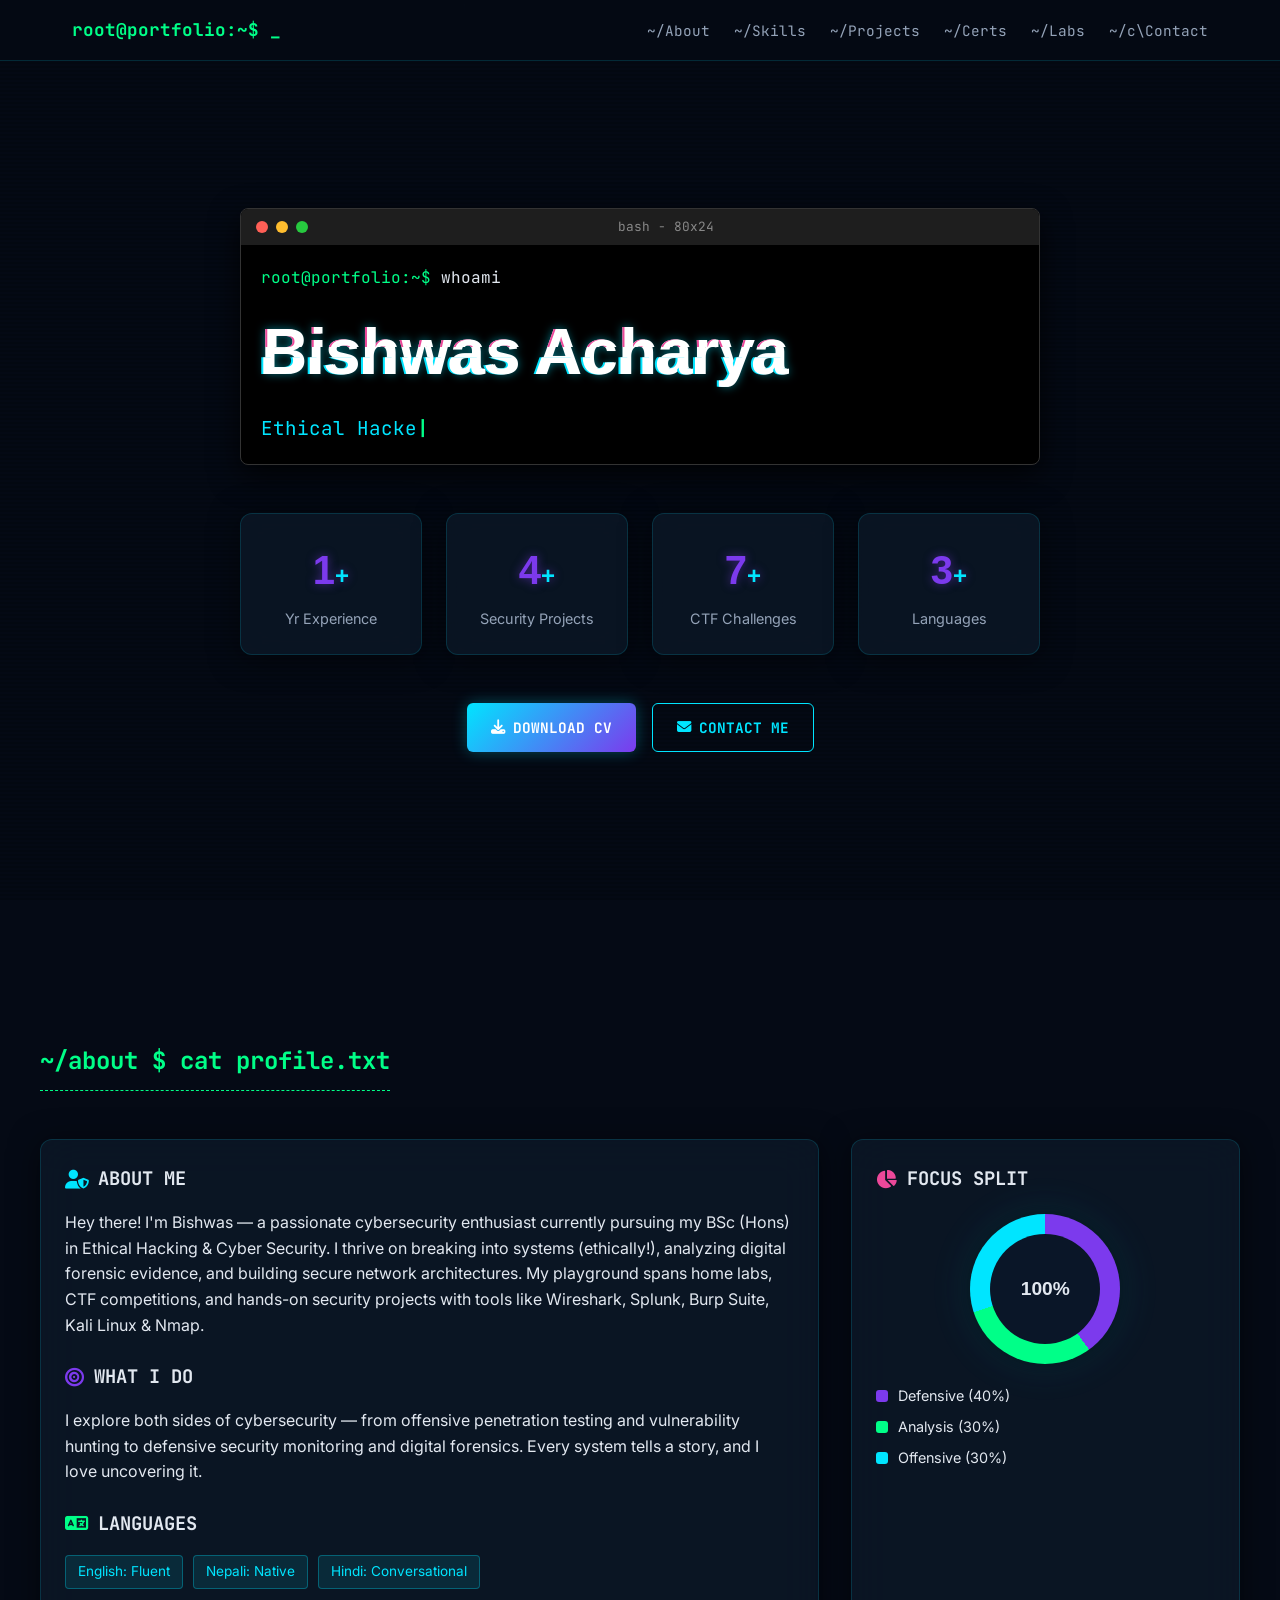
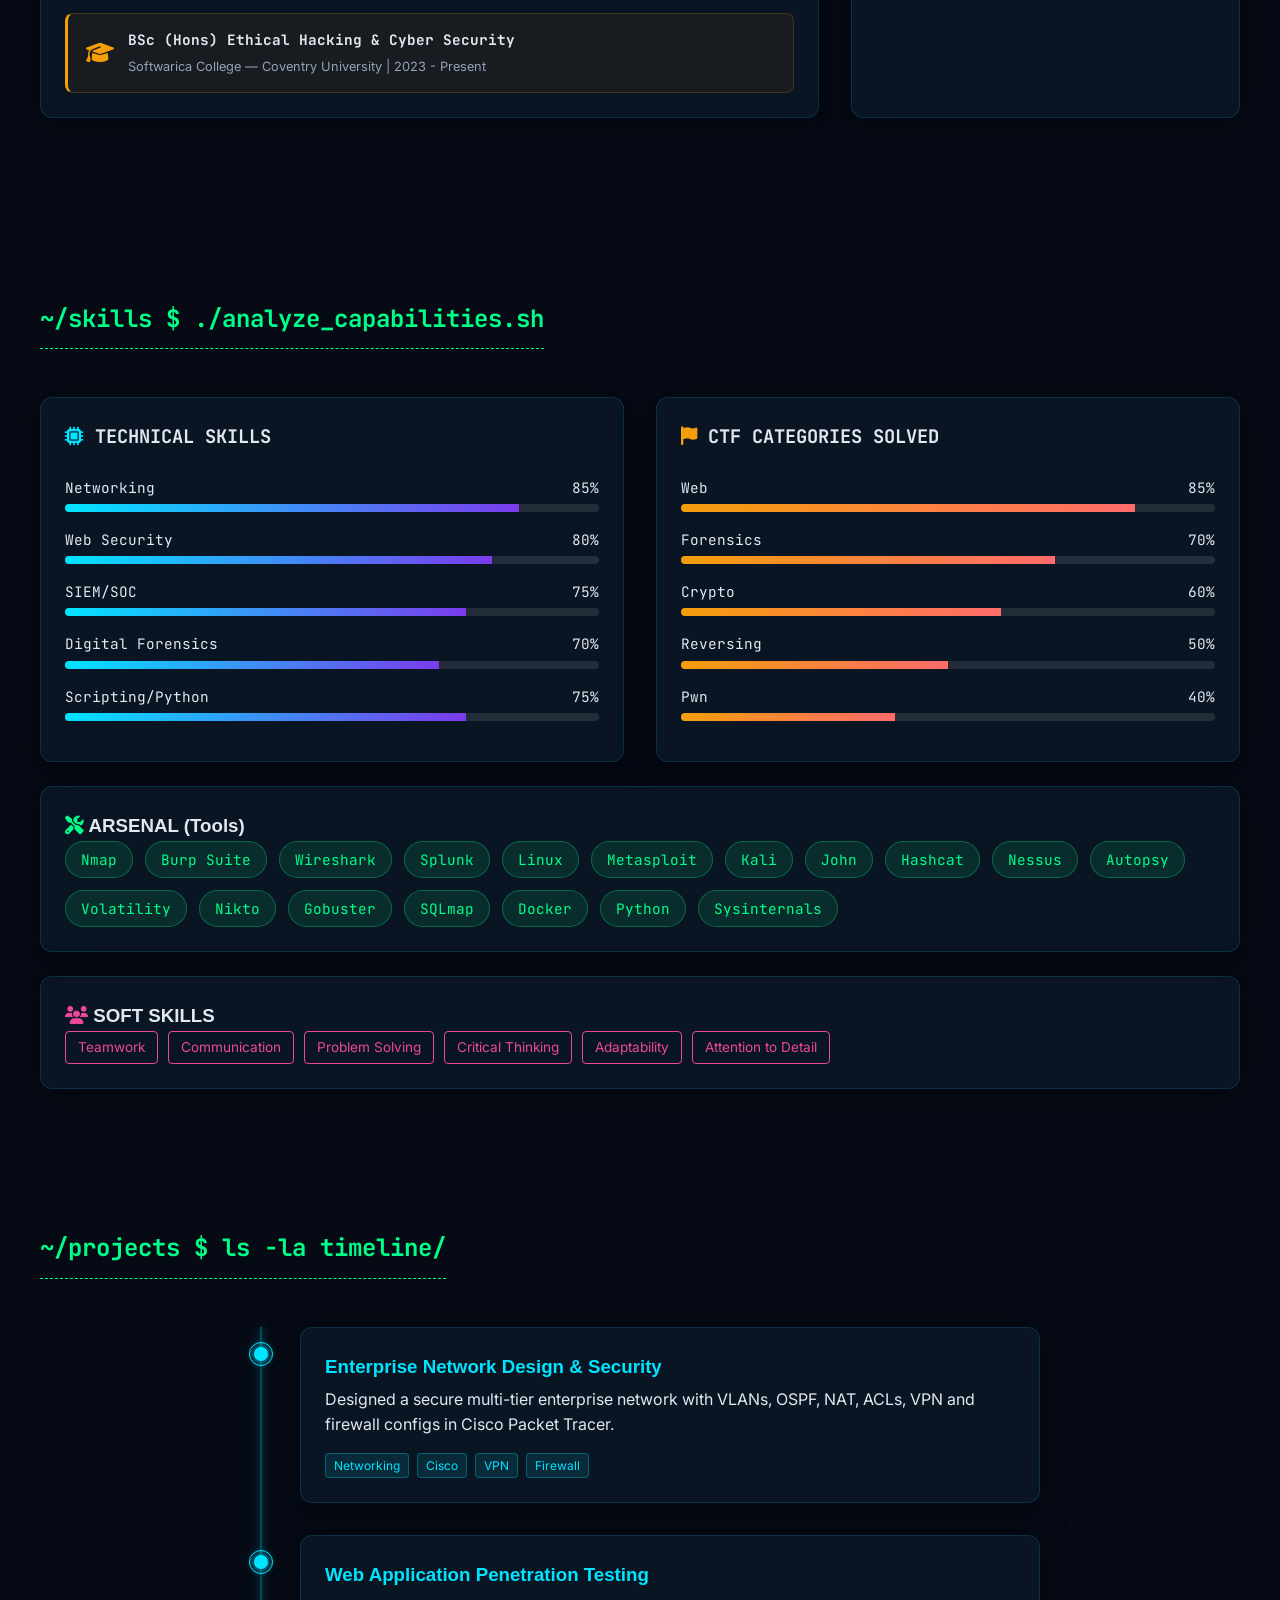
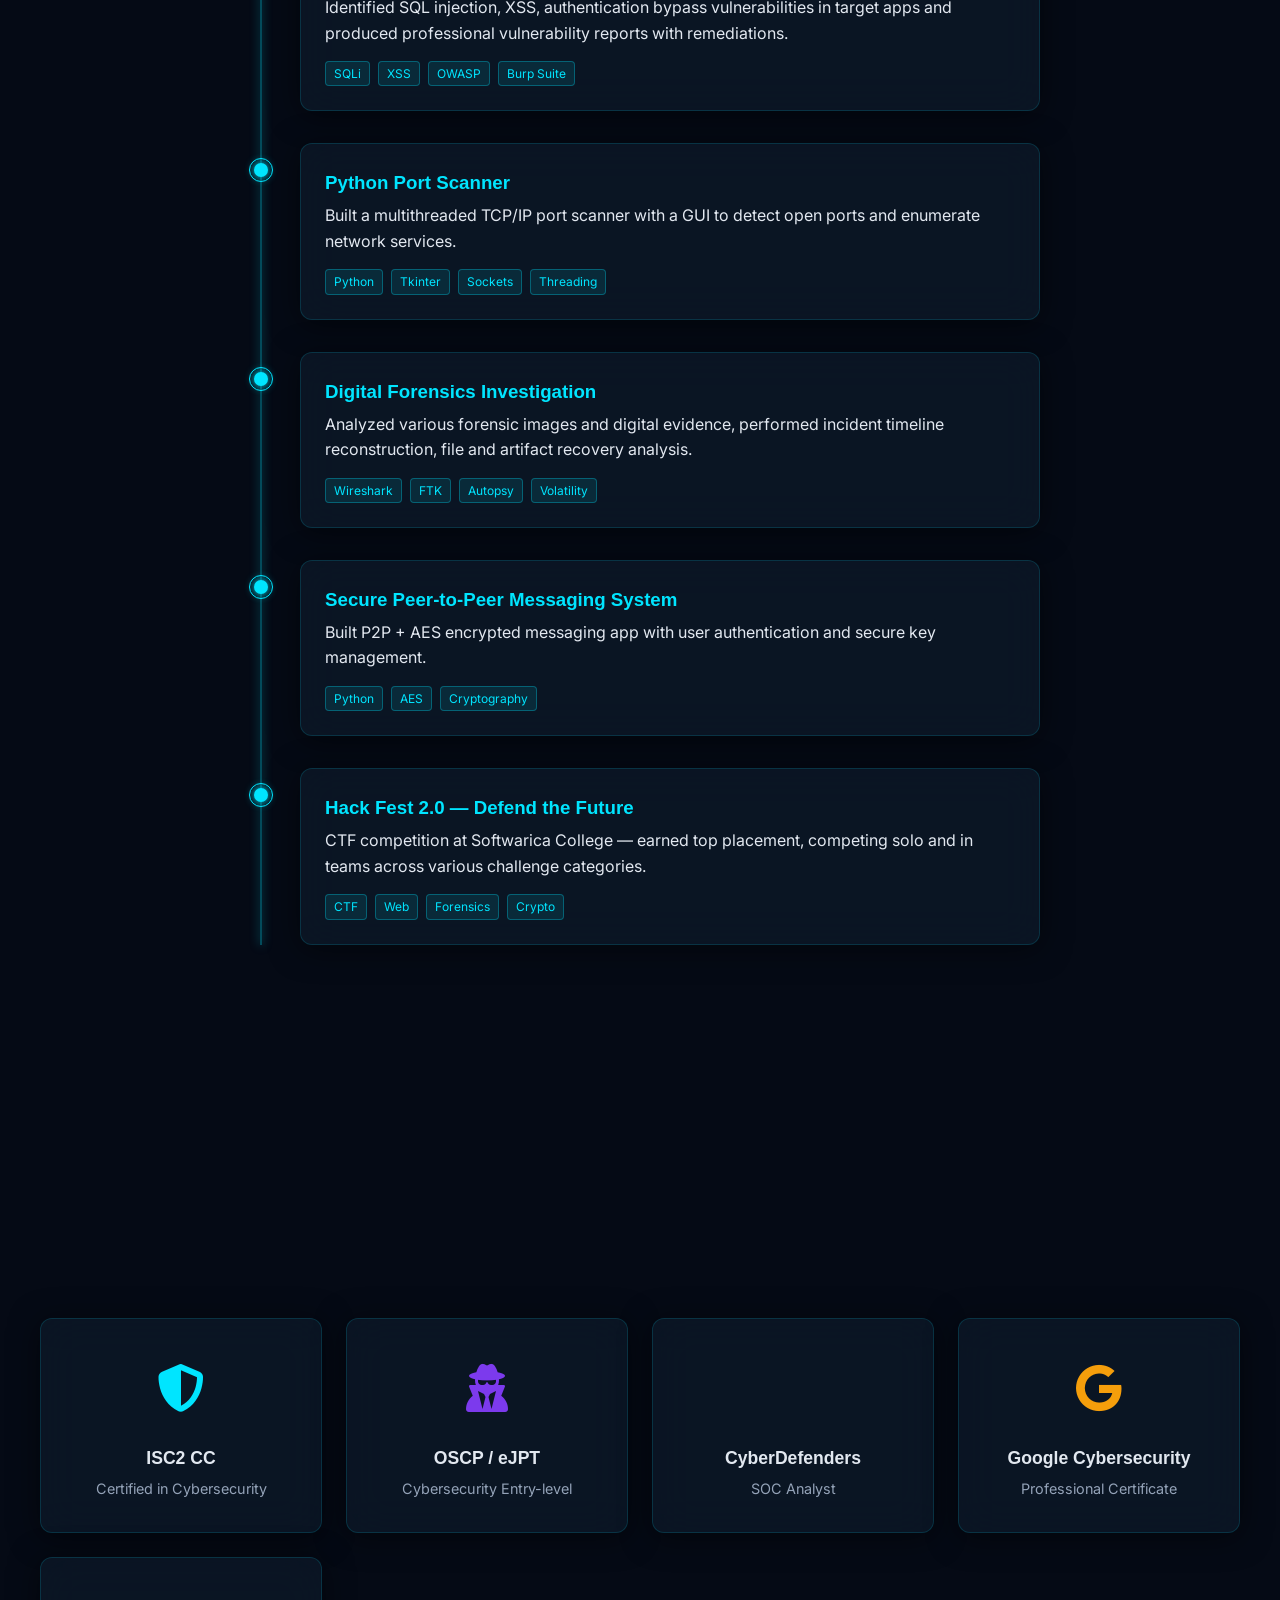
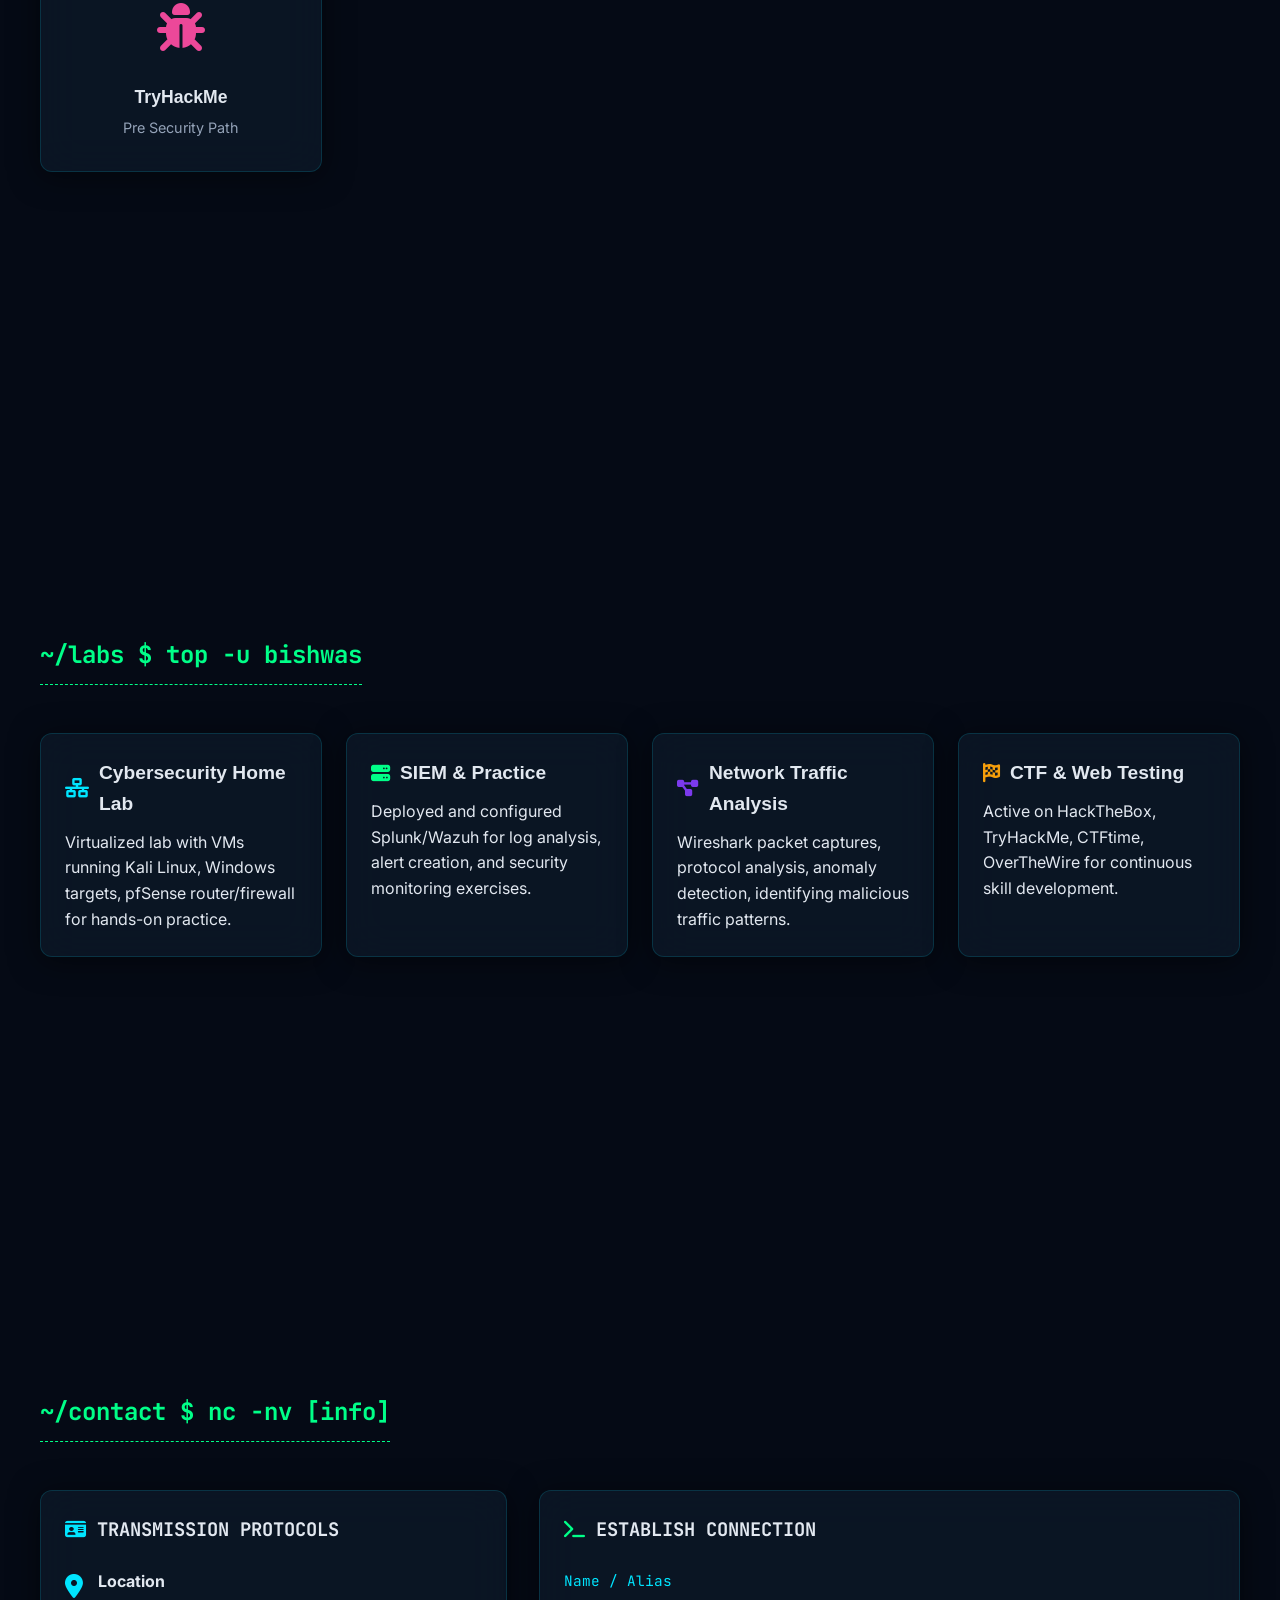
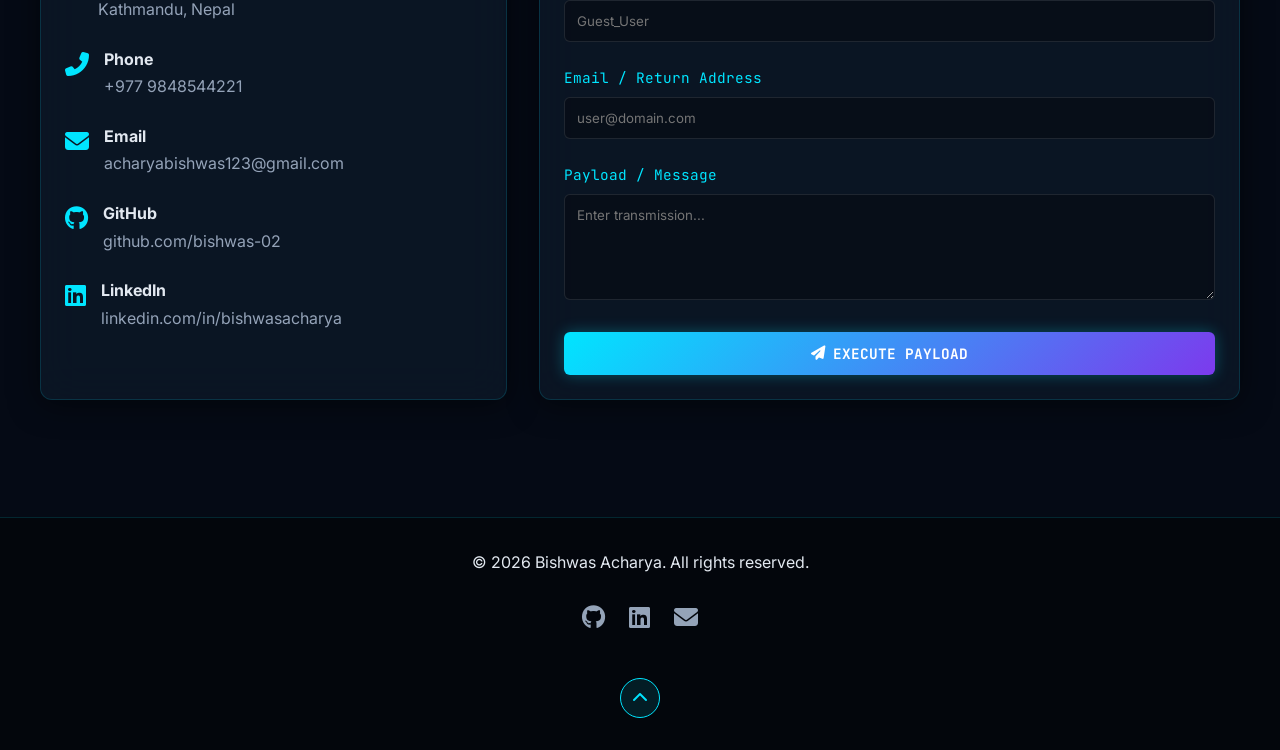
==== commit afa0791c: "Update code" ====
--- a/index.html
+++ b/index.html
@@ -23,12 +23,12 @@
         <div class="nav-container">
             <a href="#hero" class="logo">root@portfolio:~$ <span class="blink">_</span></a>
             <div class="nav-links">
-                <a href="#about" class="nav-link">~/about</a>
-                <a href="#skills" class="nav-link">~/skills</a>
-                <a href="#projects" class="nav-link">~/projects</a>
-                <a href="#certifications" class="nav-link">~/certs</a>
-                <a href="#labs" class="nav-link">~/labs</a>
-                <a href="#contact" class="nav-link">~/contact</a>
+                <a href="#about" class="nav-link">~/About</a>
+                <a href="#skills" class="nav-link">~/Skills</a>
+                <a href="#projects" class="nav-link">~/Projects</a>
+                <a href="#certifications" class="nav-link">~/Certs</a>
+                <a href="#labs" class="nav-link">~/Labs</a>
+                <a href="#contact" class="nav-link">~/c\Contact</a>
             </div>
             <div class="hamburger">
                 <i class="fas fa-bars"></i>
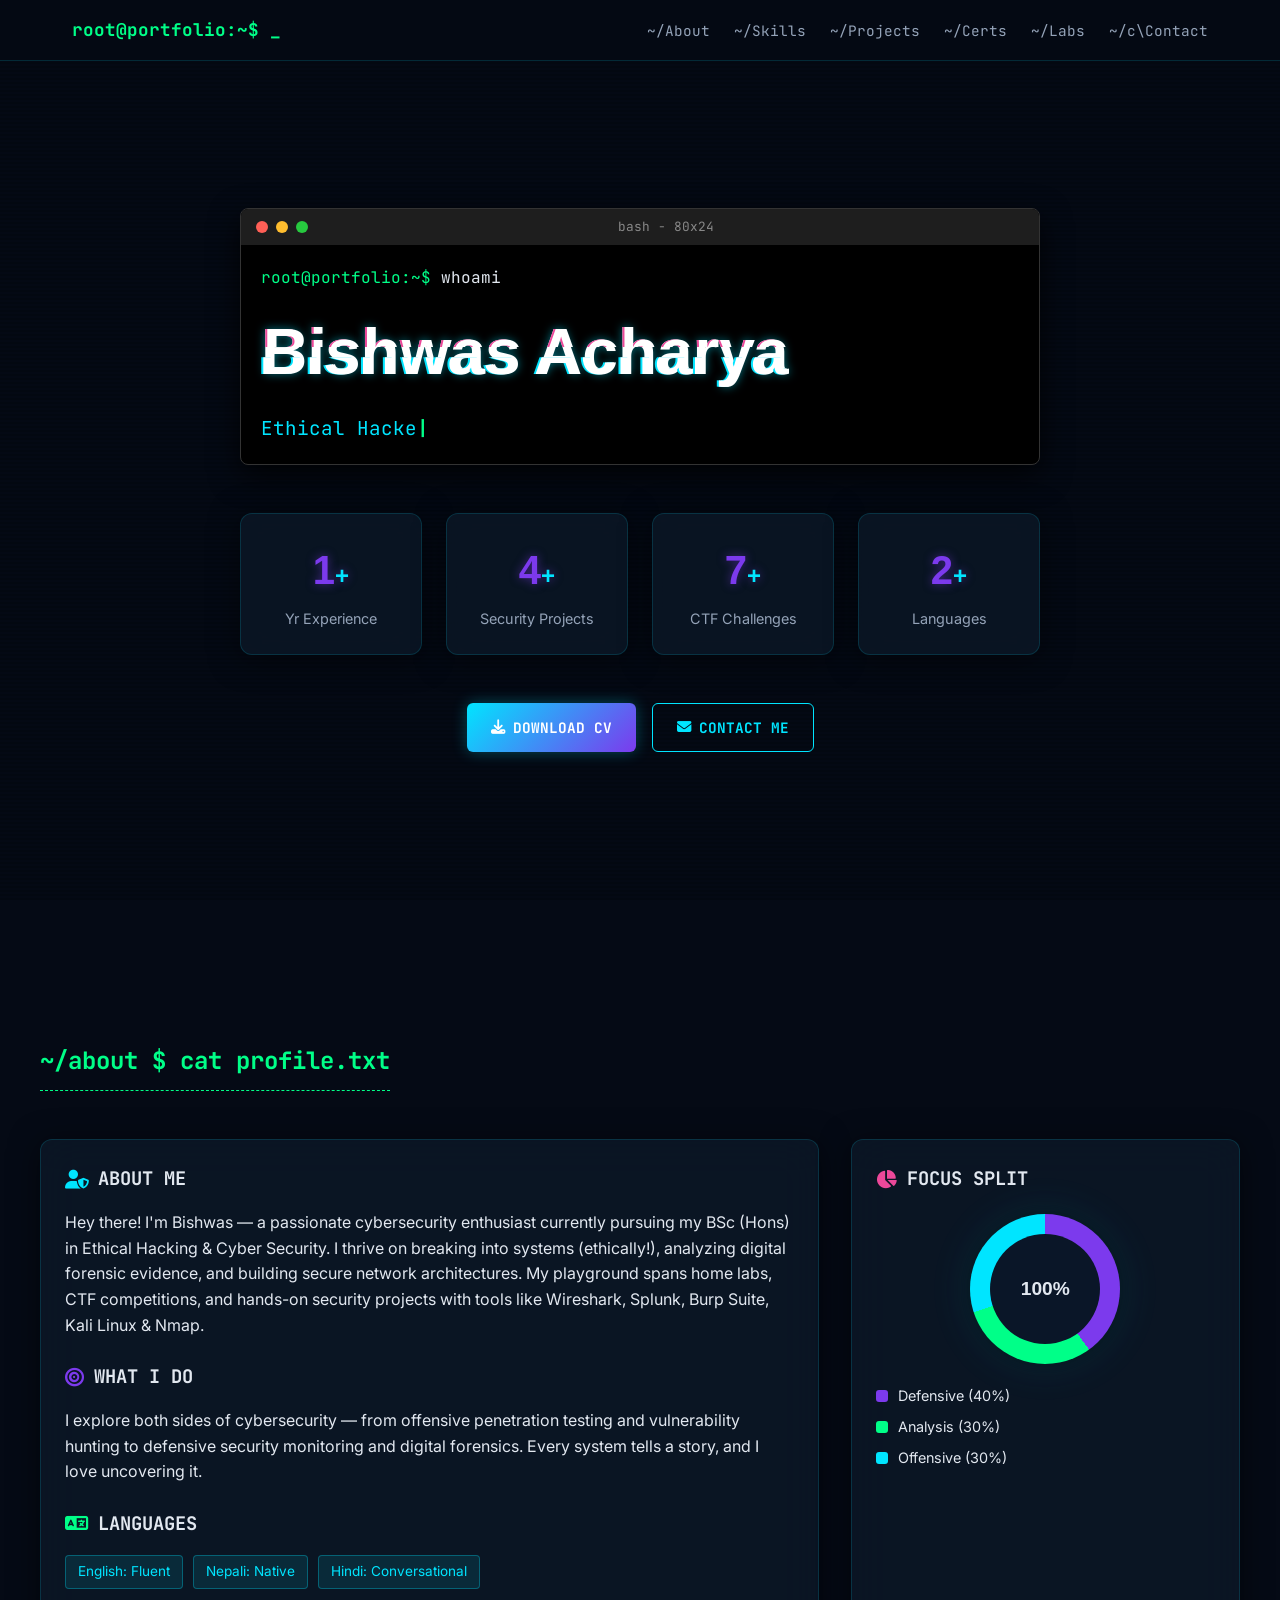
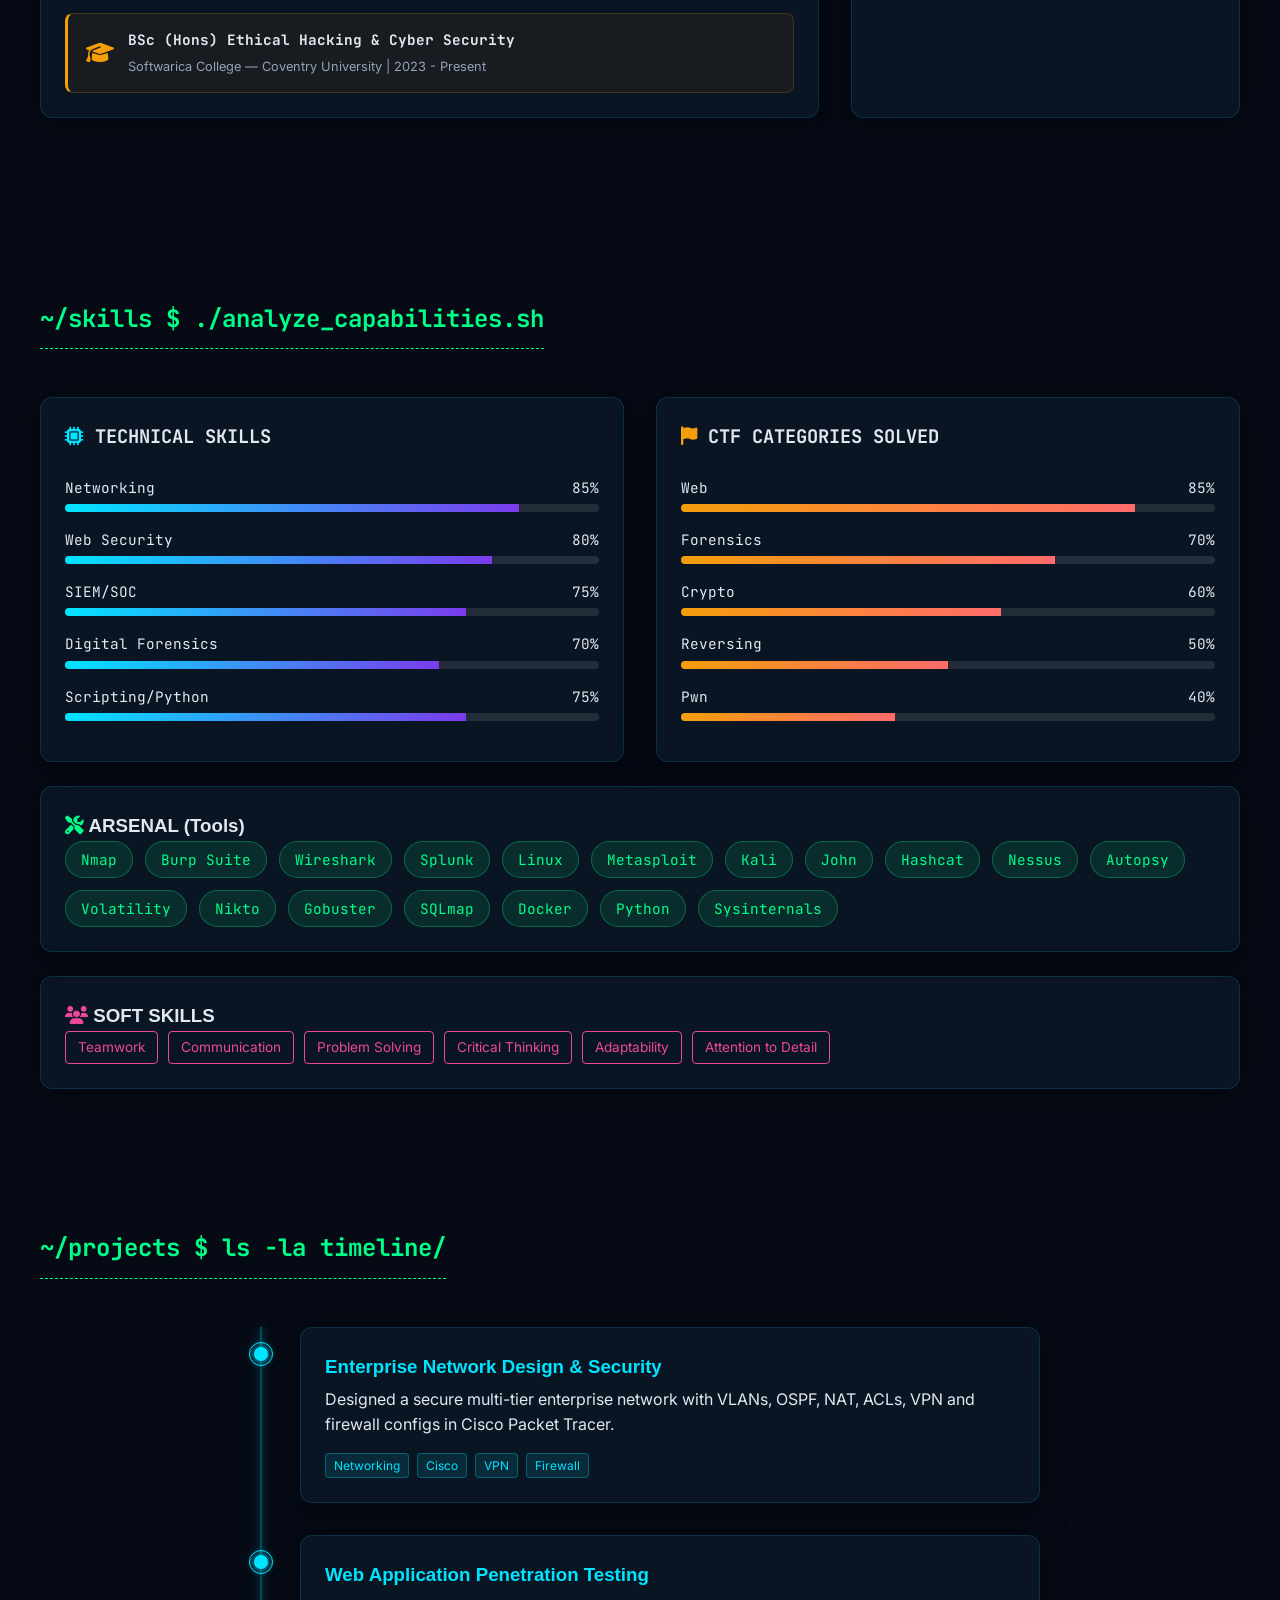
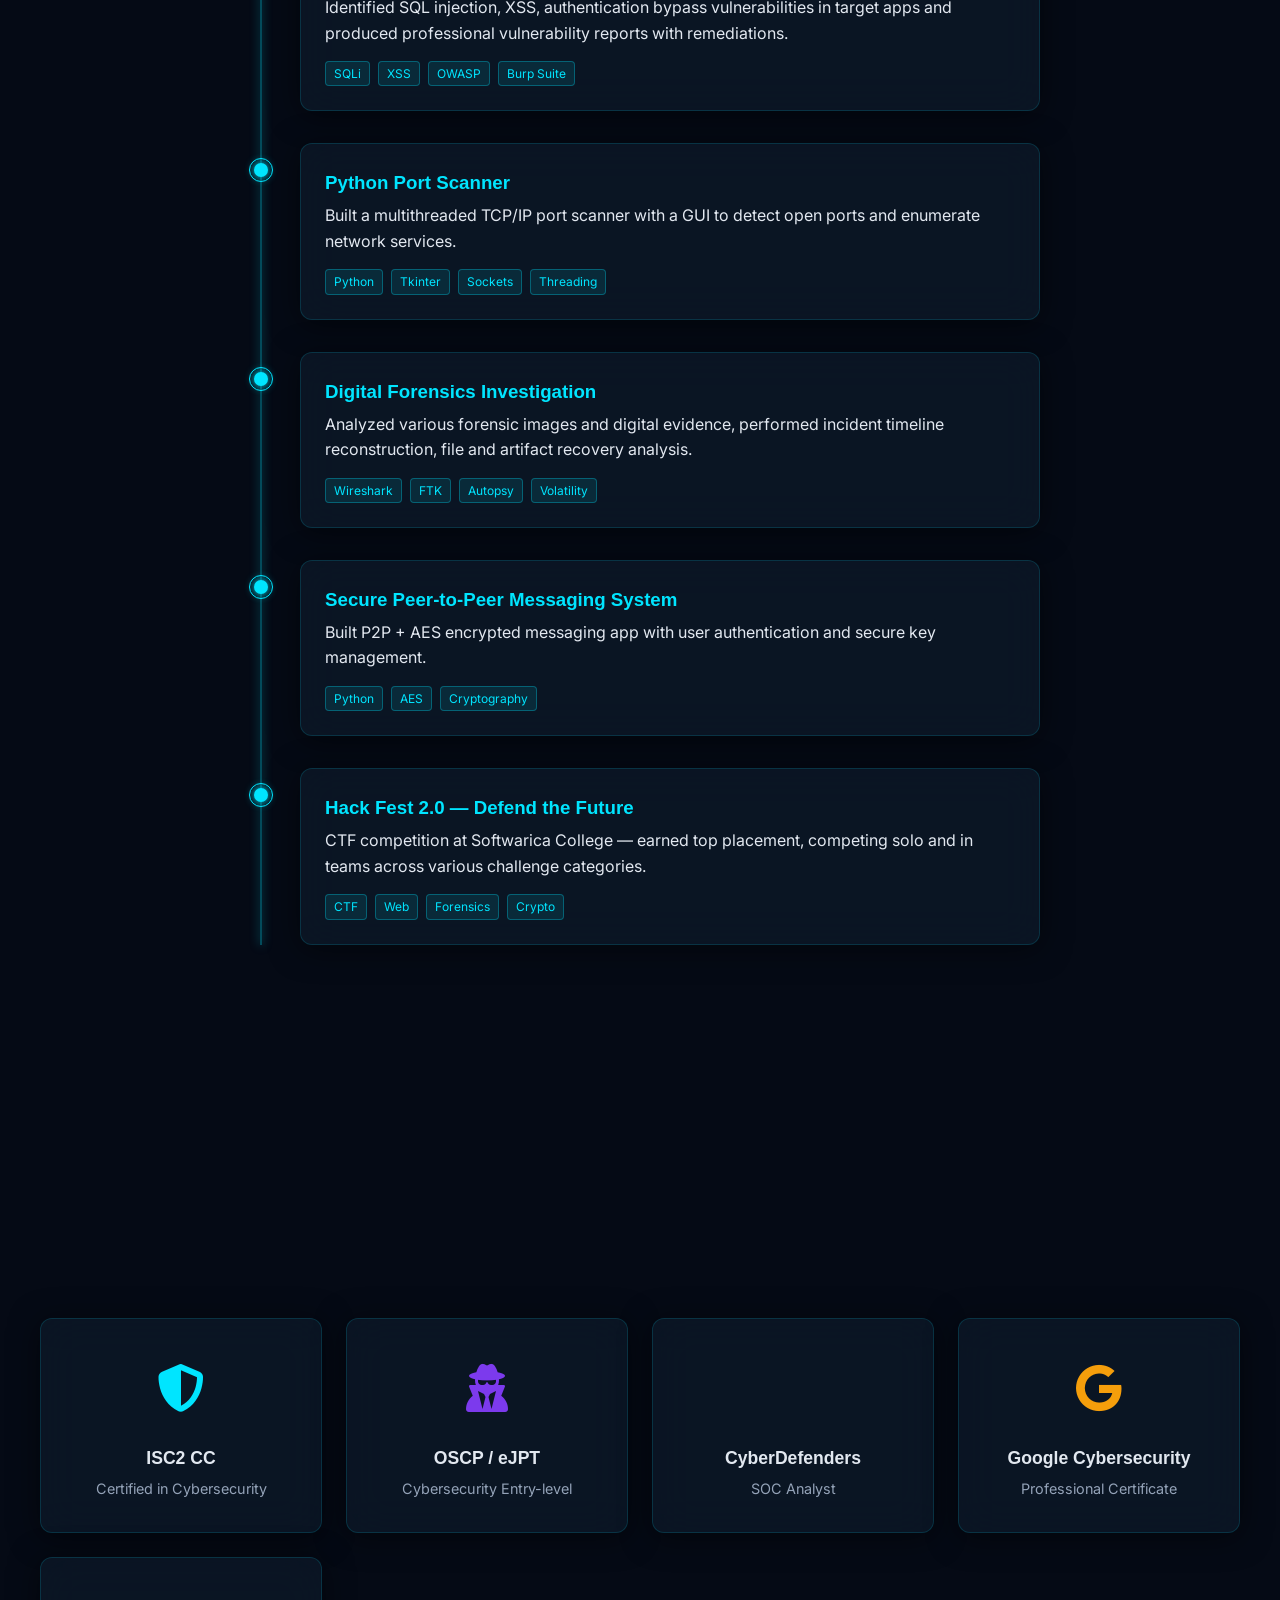
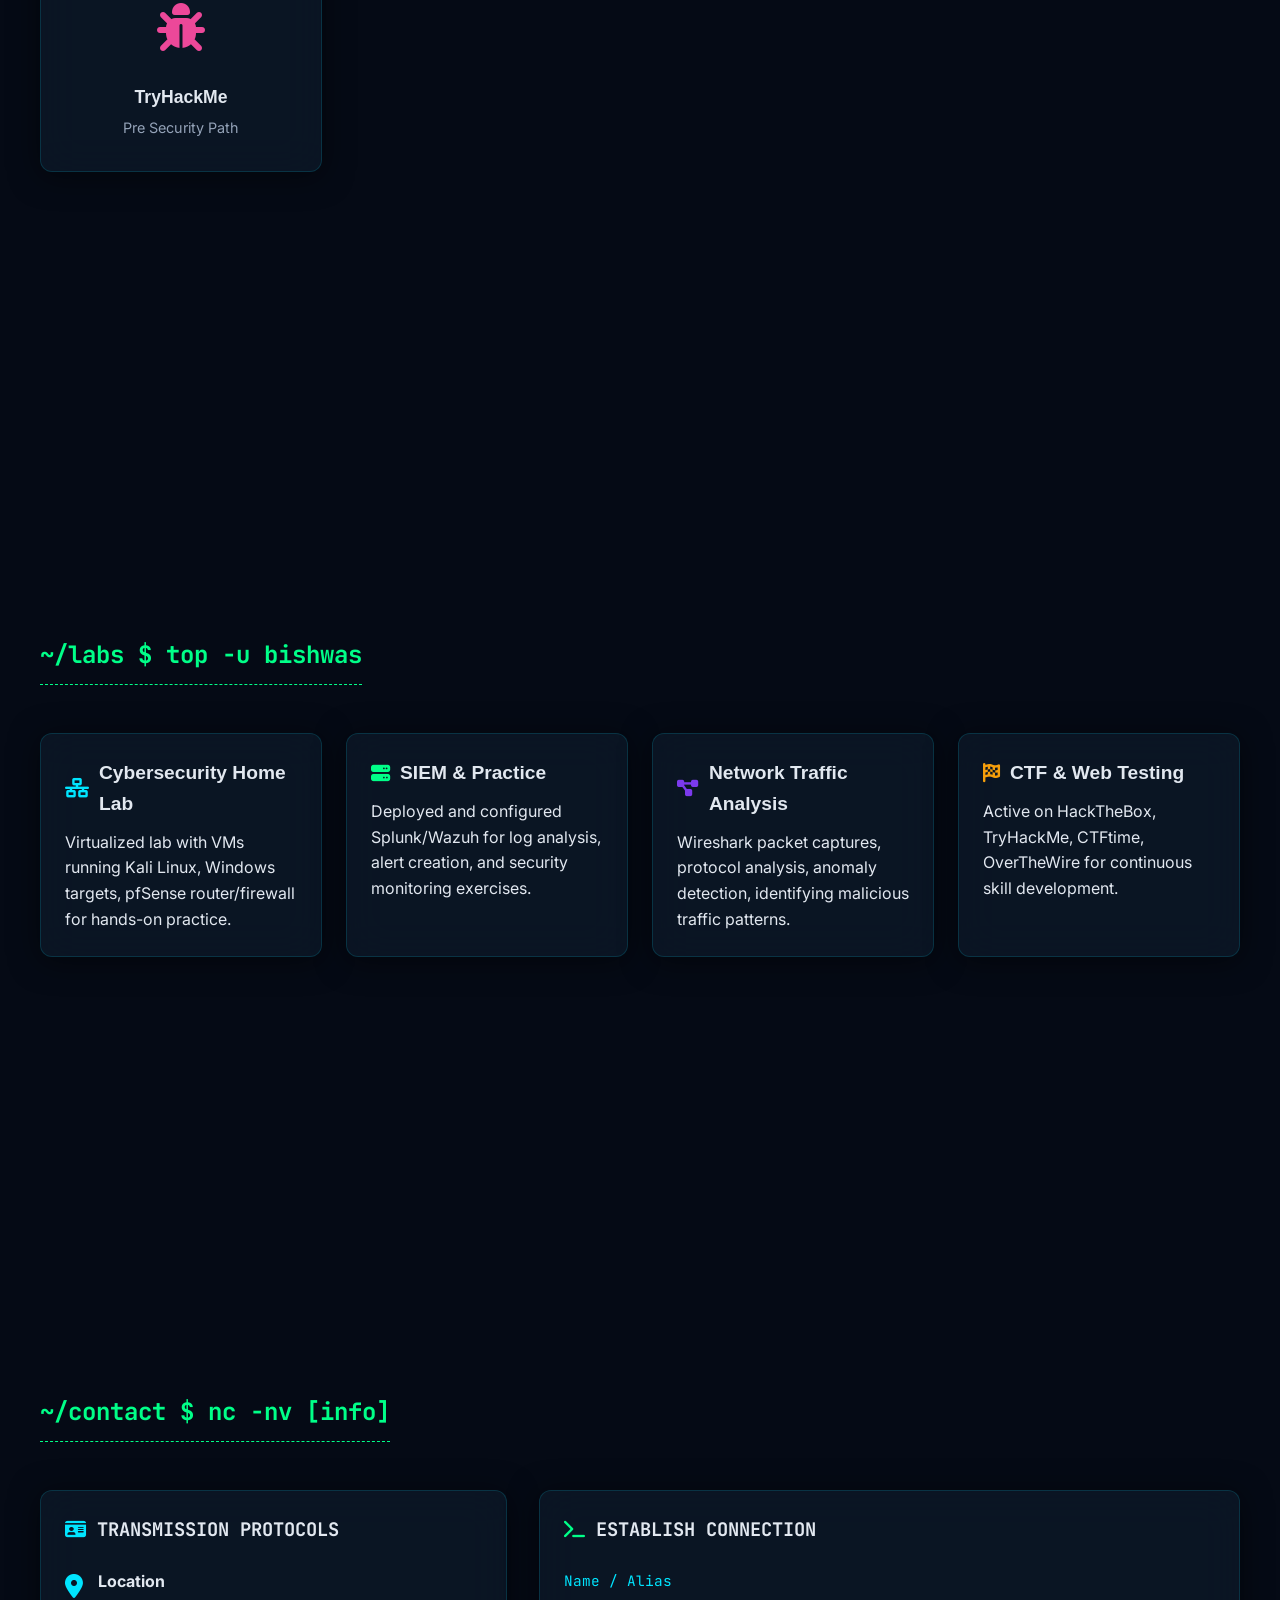
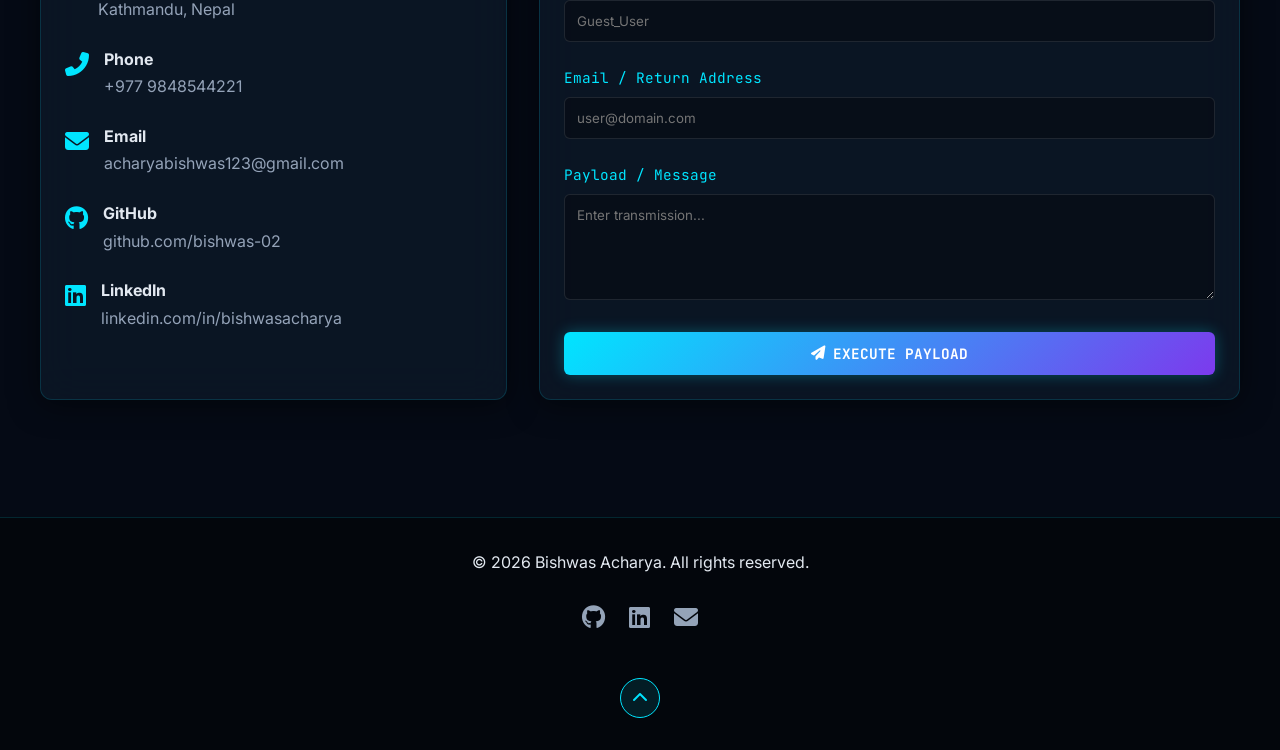
==== commit 058e3fcc: "Update code_2" ====
--- a/index.html
+++ b/index.html
@@ -4,7 +4,7 @@
     <meta charset="UTF-8">
     <meta name="viewport" content="width=device-width, initial-scale=1.0">
     <title>Bishwas Acharya | Cybersecurity Portfolio</title>
-    <meta name="description" content="Portfolio of Bishwas Acharya — Ethical Hacker, Penetration Tester & Cybersecurity Enthusiast. Explore my projects, skills, certifications, and security research.">
+    <meta name="description" content="Portfolio of Bishwas Acharya — ,Cybersecurity Enthusiast. Explore my projects, skills, certifications, and security research.">
     <link rel="preconnect" href="https://fonts.googleapis.com">
     <link rel="preconnect" href="https://fonts.gstatic.com" crossorigin>
     <link href="https://fonts.googleapis.com/css2?family=Inter:wght@300;400;600&family=JetBrains+Mono:wght@400;700&family=Orbitron:wght@500;700;900&display=swap" rel="stylesheet">
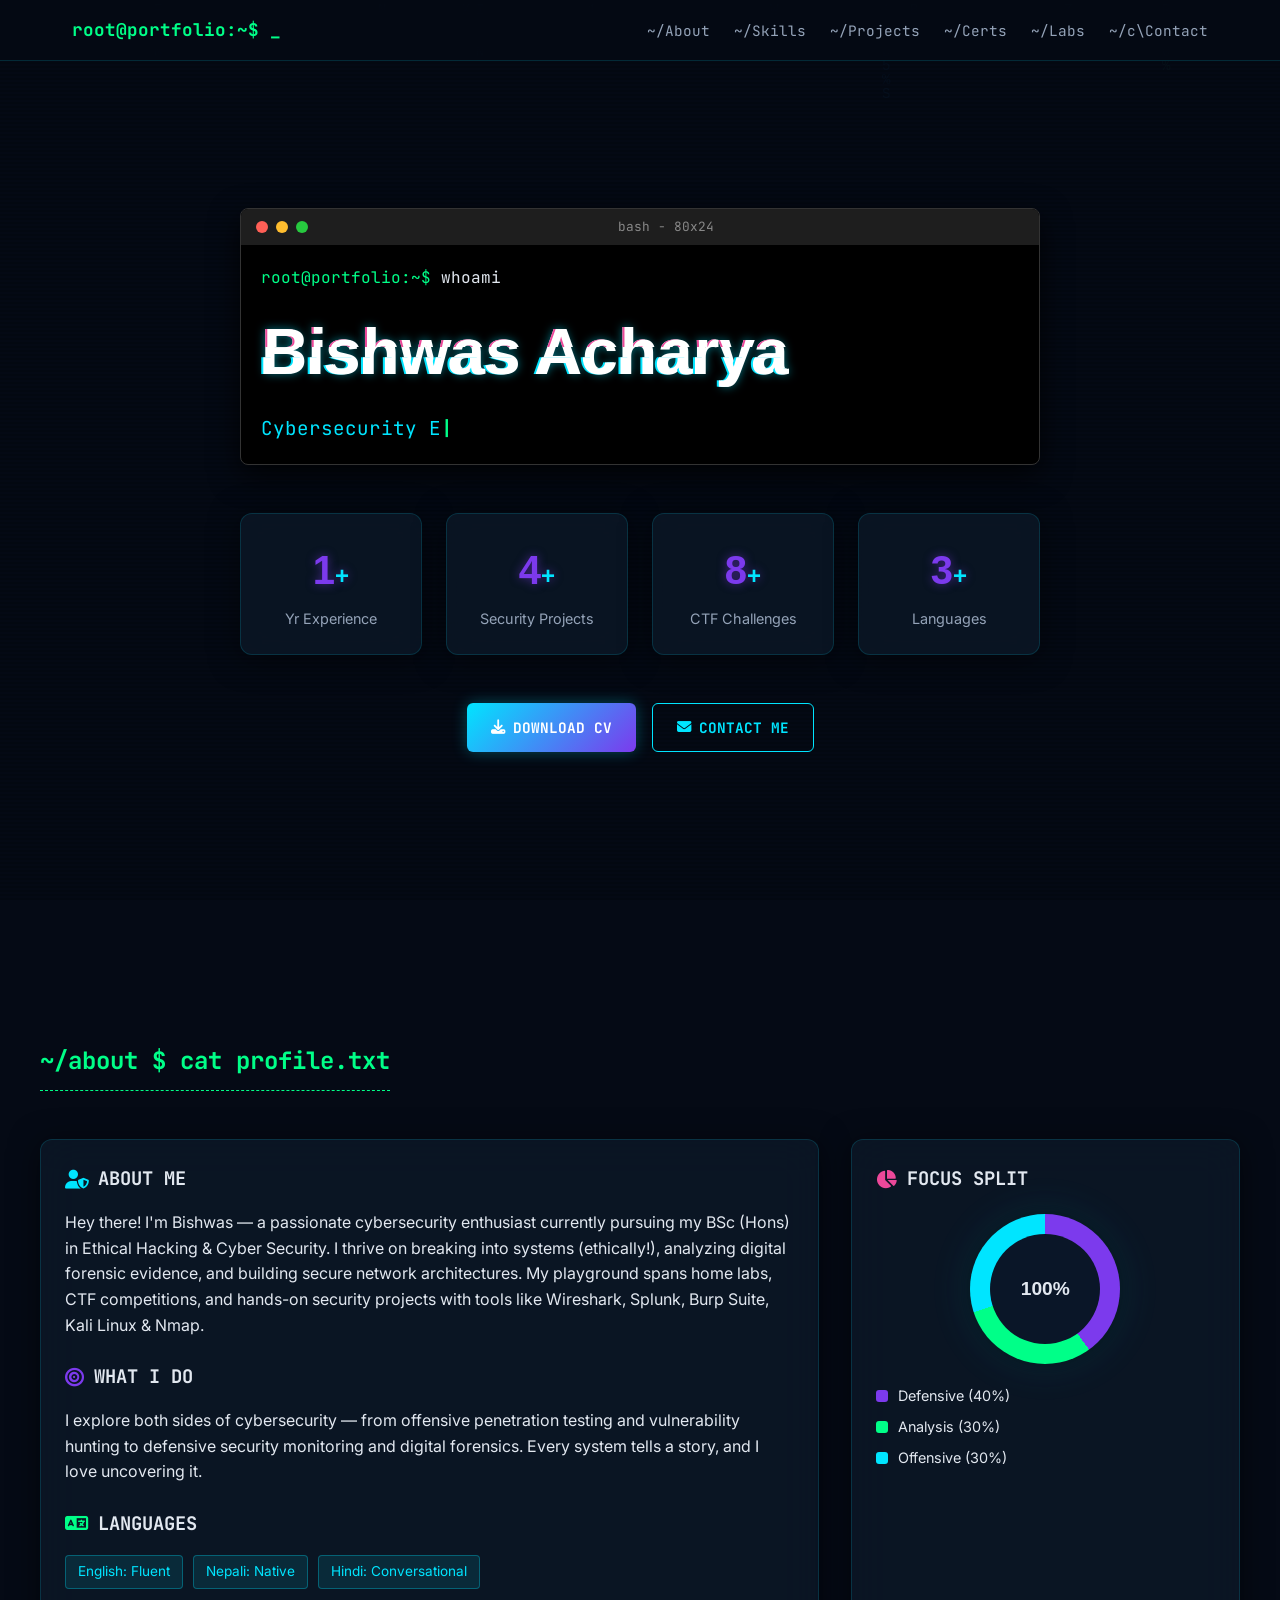
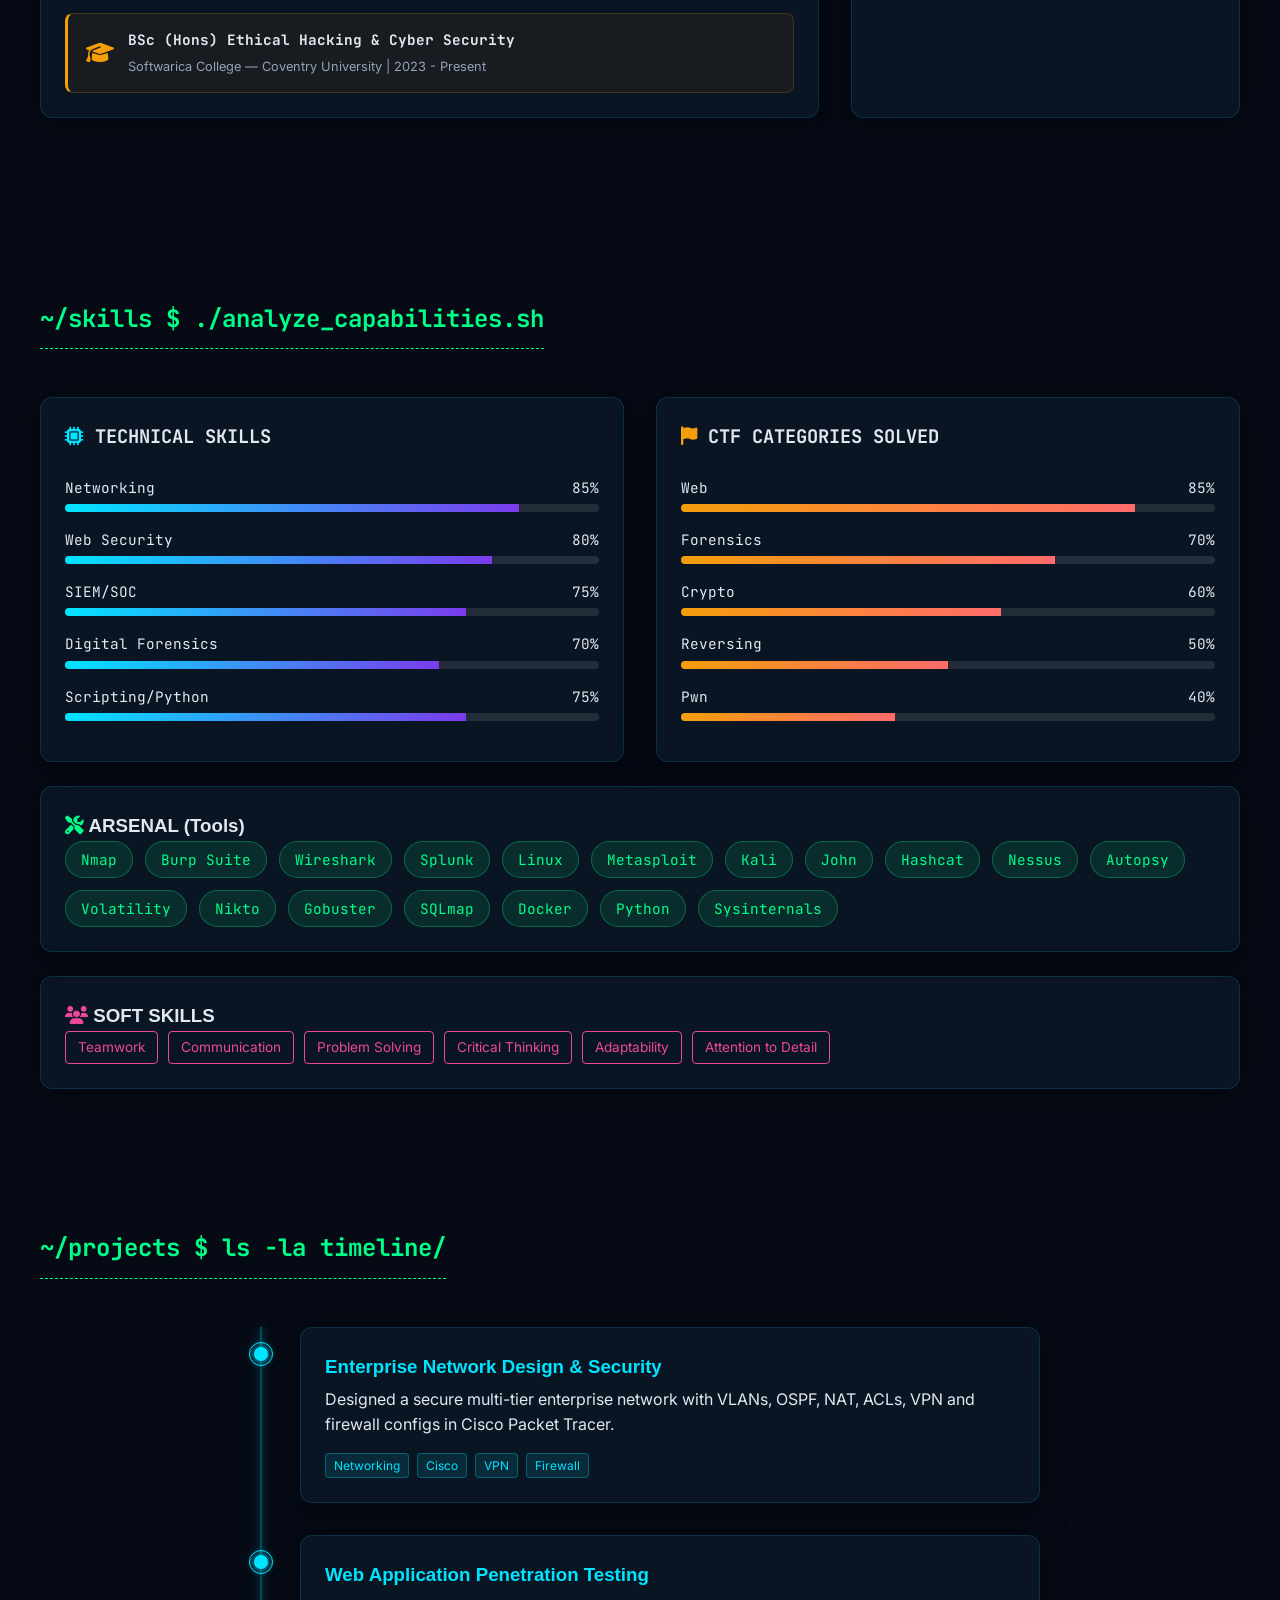
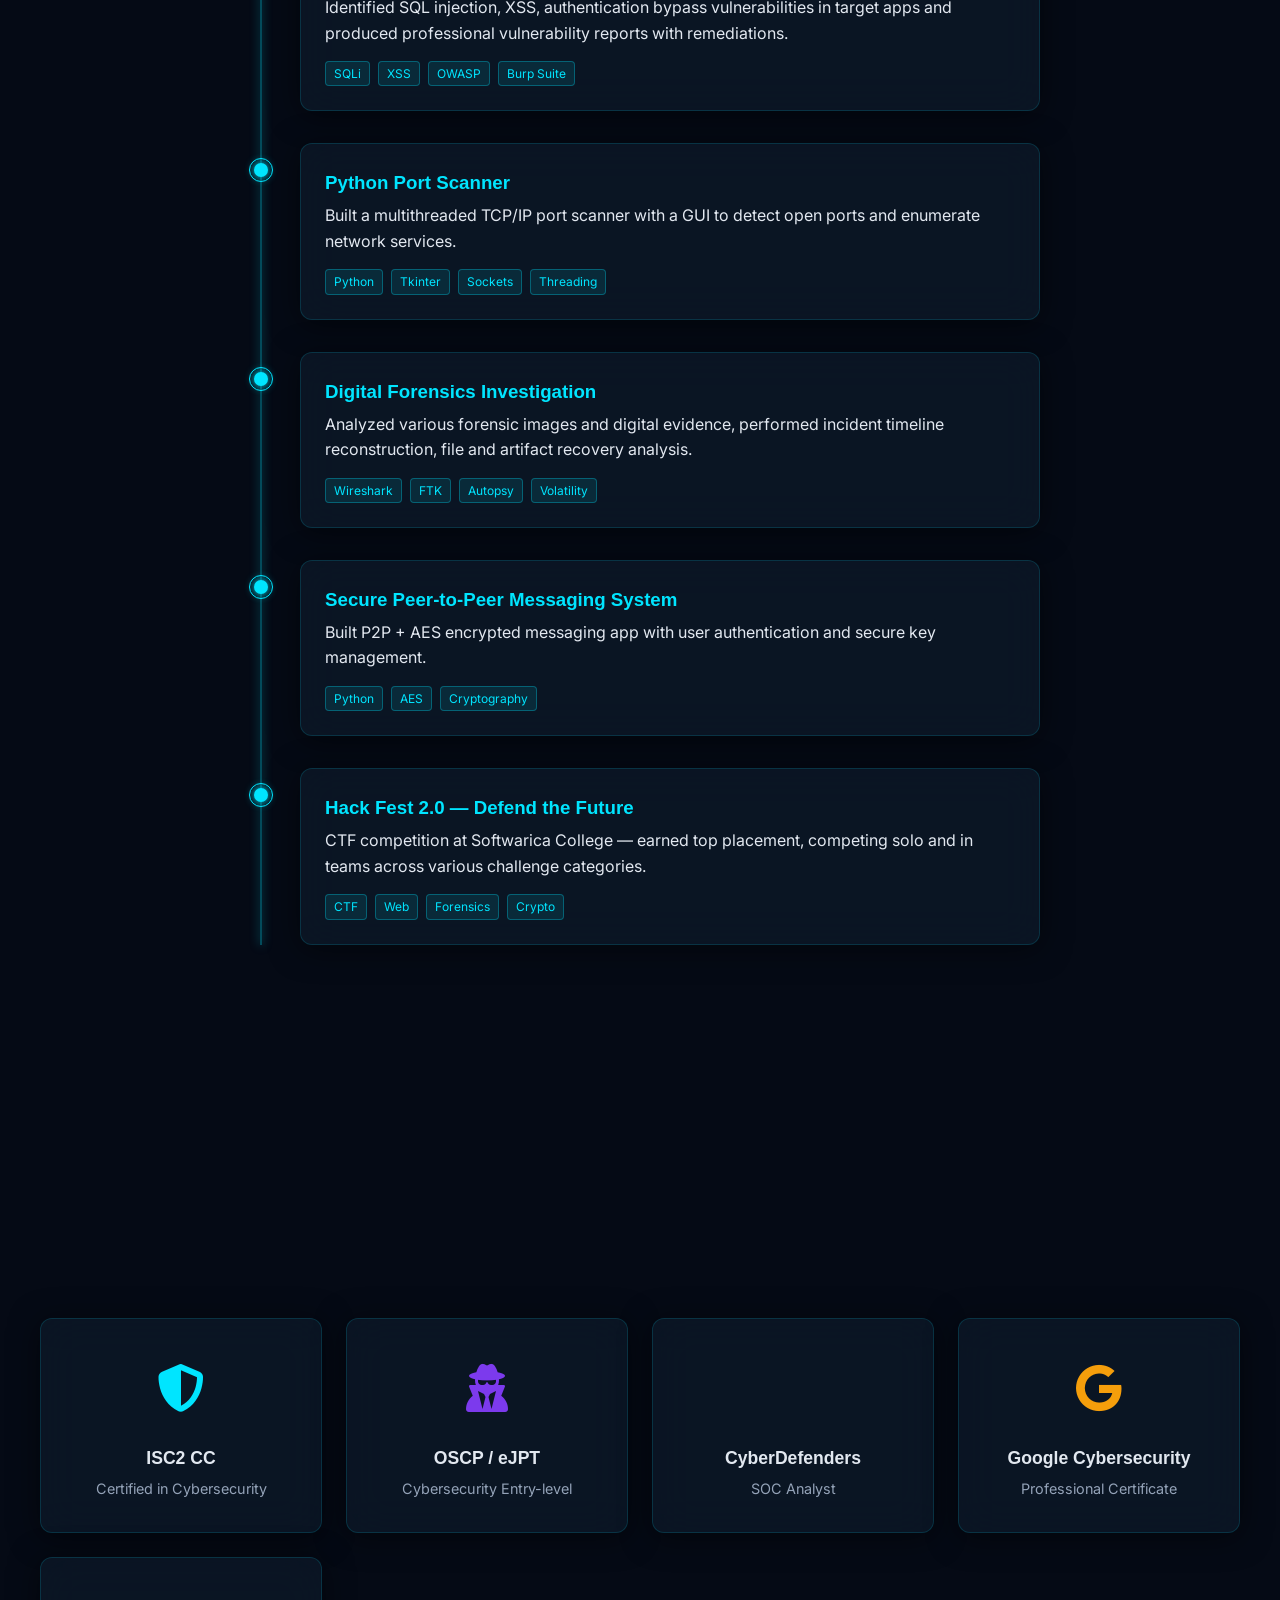
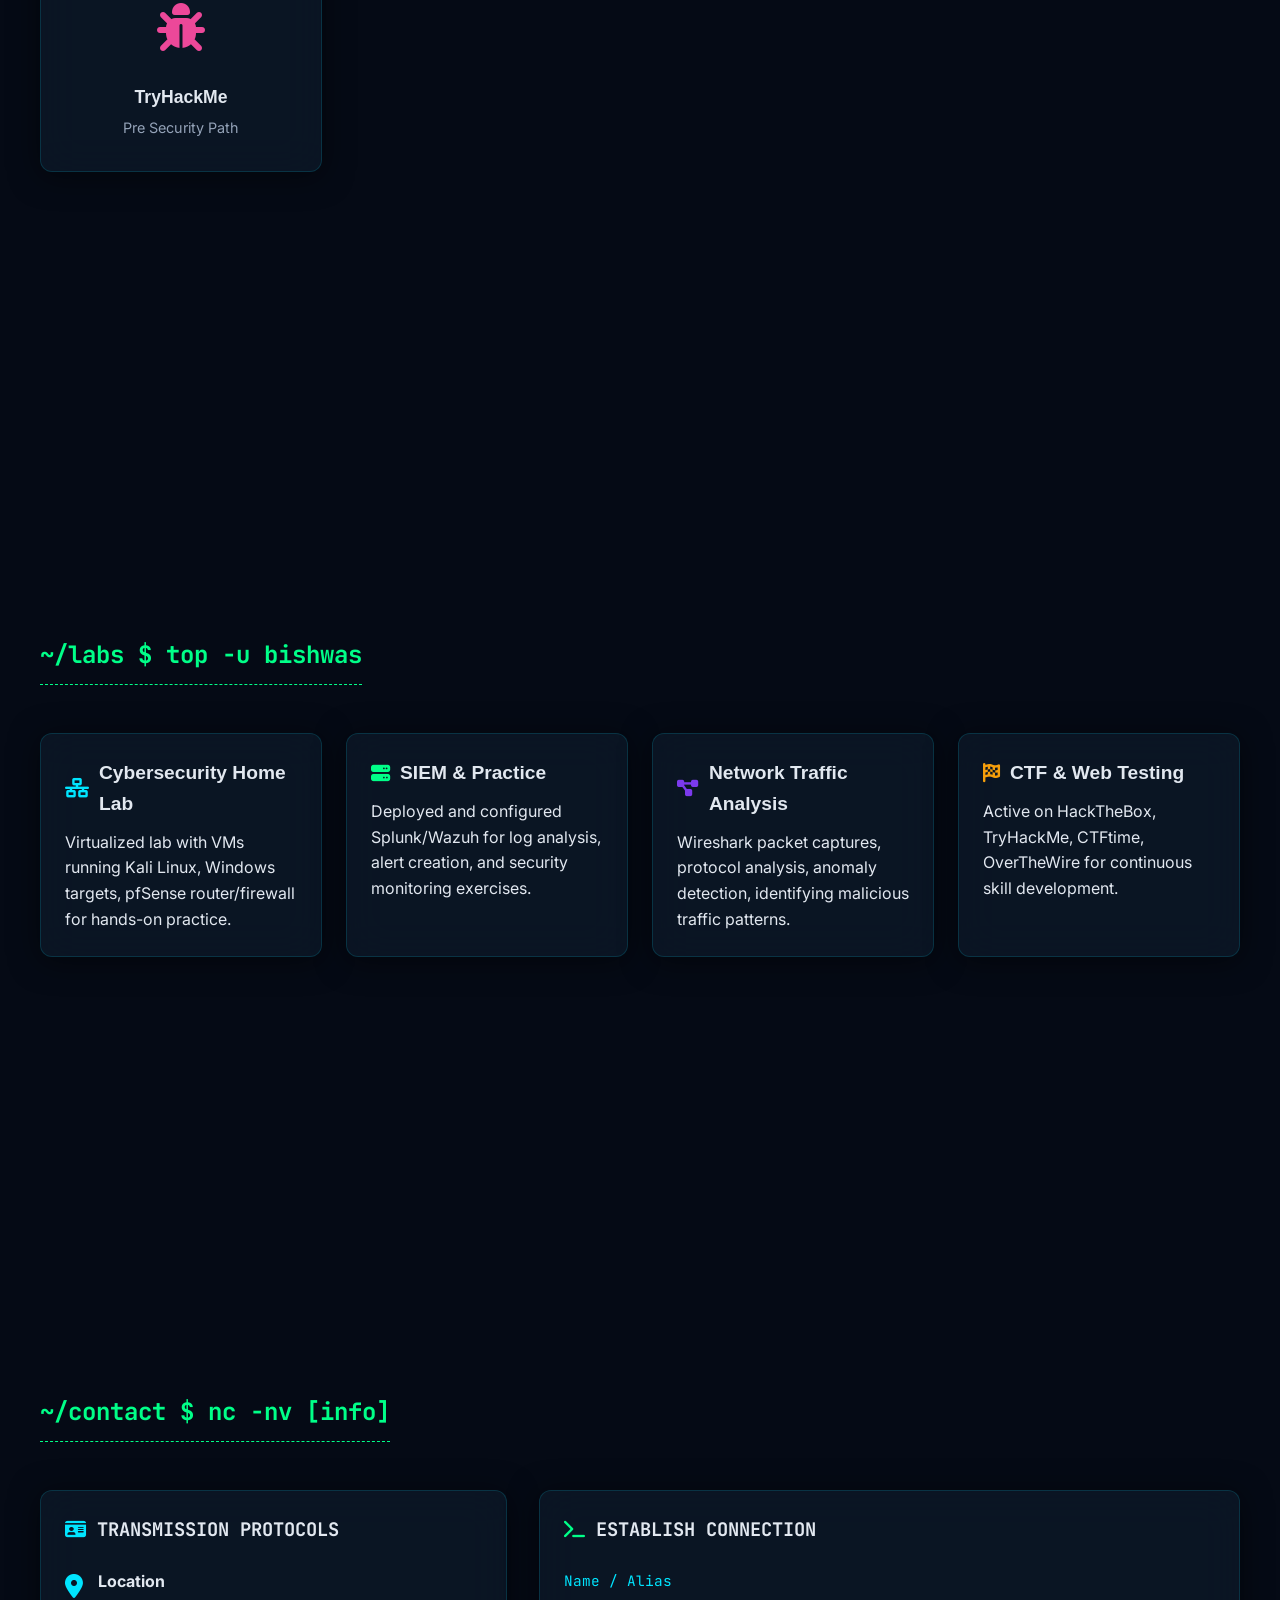
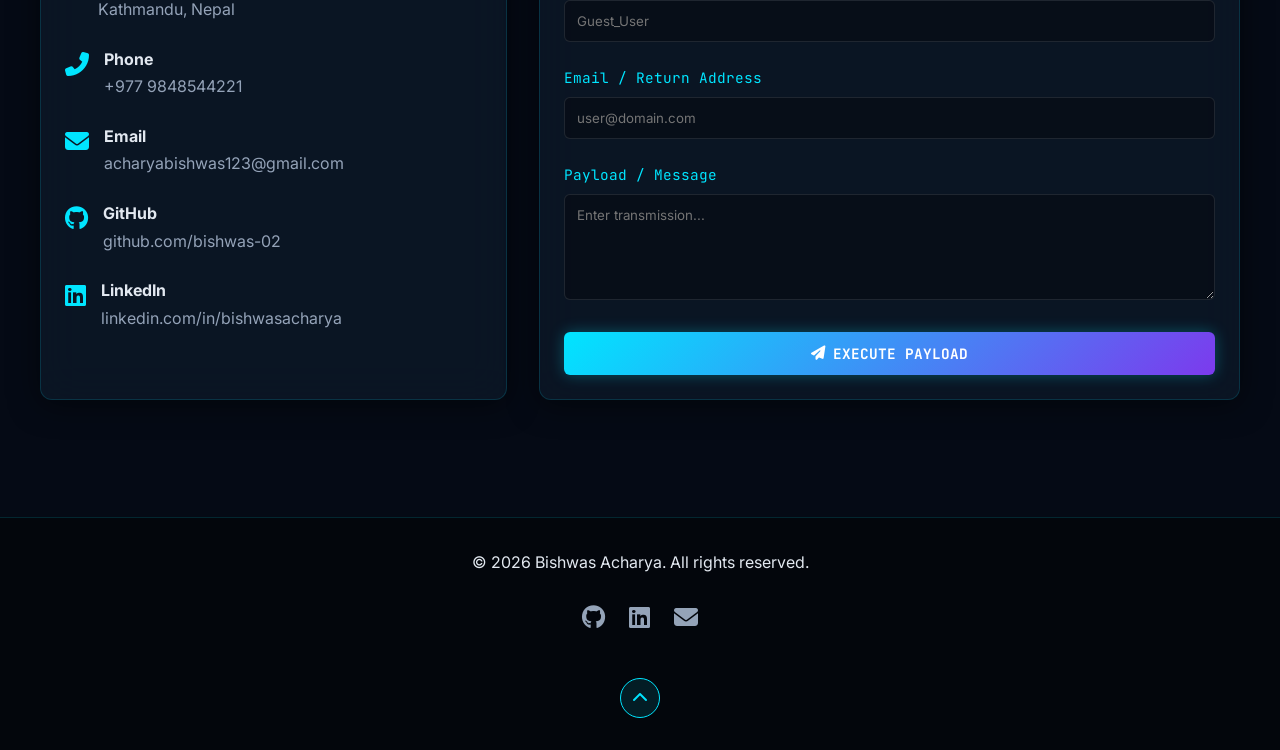
==== commit 992c53cc: "Update code_3" ====
--- a/index.html
+++ b/index.html
@@ -3,7 +3,7 @@
 <head>
     <meta charset="UTF-8">
     <meta name="viewport" content="width=device-width, initial-scale=1.0">
-    <title>Bishwas Acharya | Cybersecurity Portfolio</title>
+    <title>Bishwas Acharyaa | Cybersecurity Portfolio</title>
     <meta name="description" content="Portfolio of Bishwas Acharya — ,Cybersecurity Enthusiast. Explore my projects, skills, certifications, and security research.">
     <link rel="preconnect" href="https://fonts.googleapis.com">
     <link rel="preconnect" href="https://fonts.gstatic.com" crossorigin>
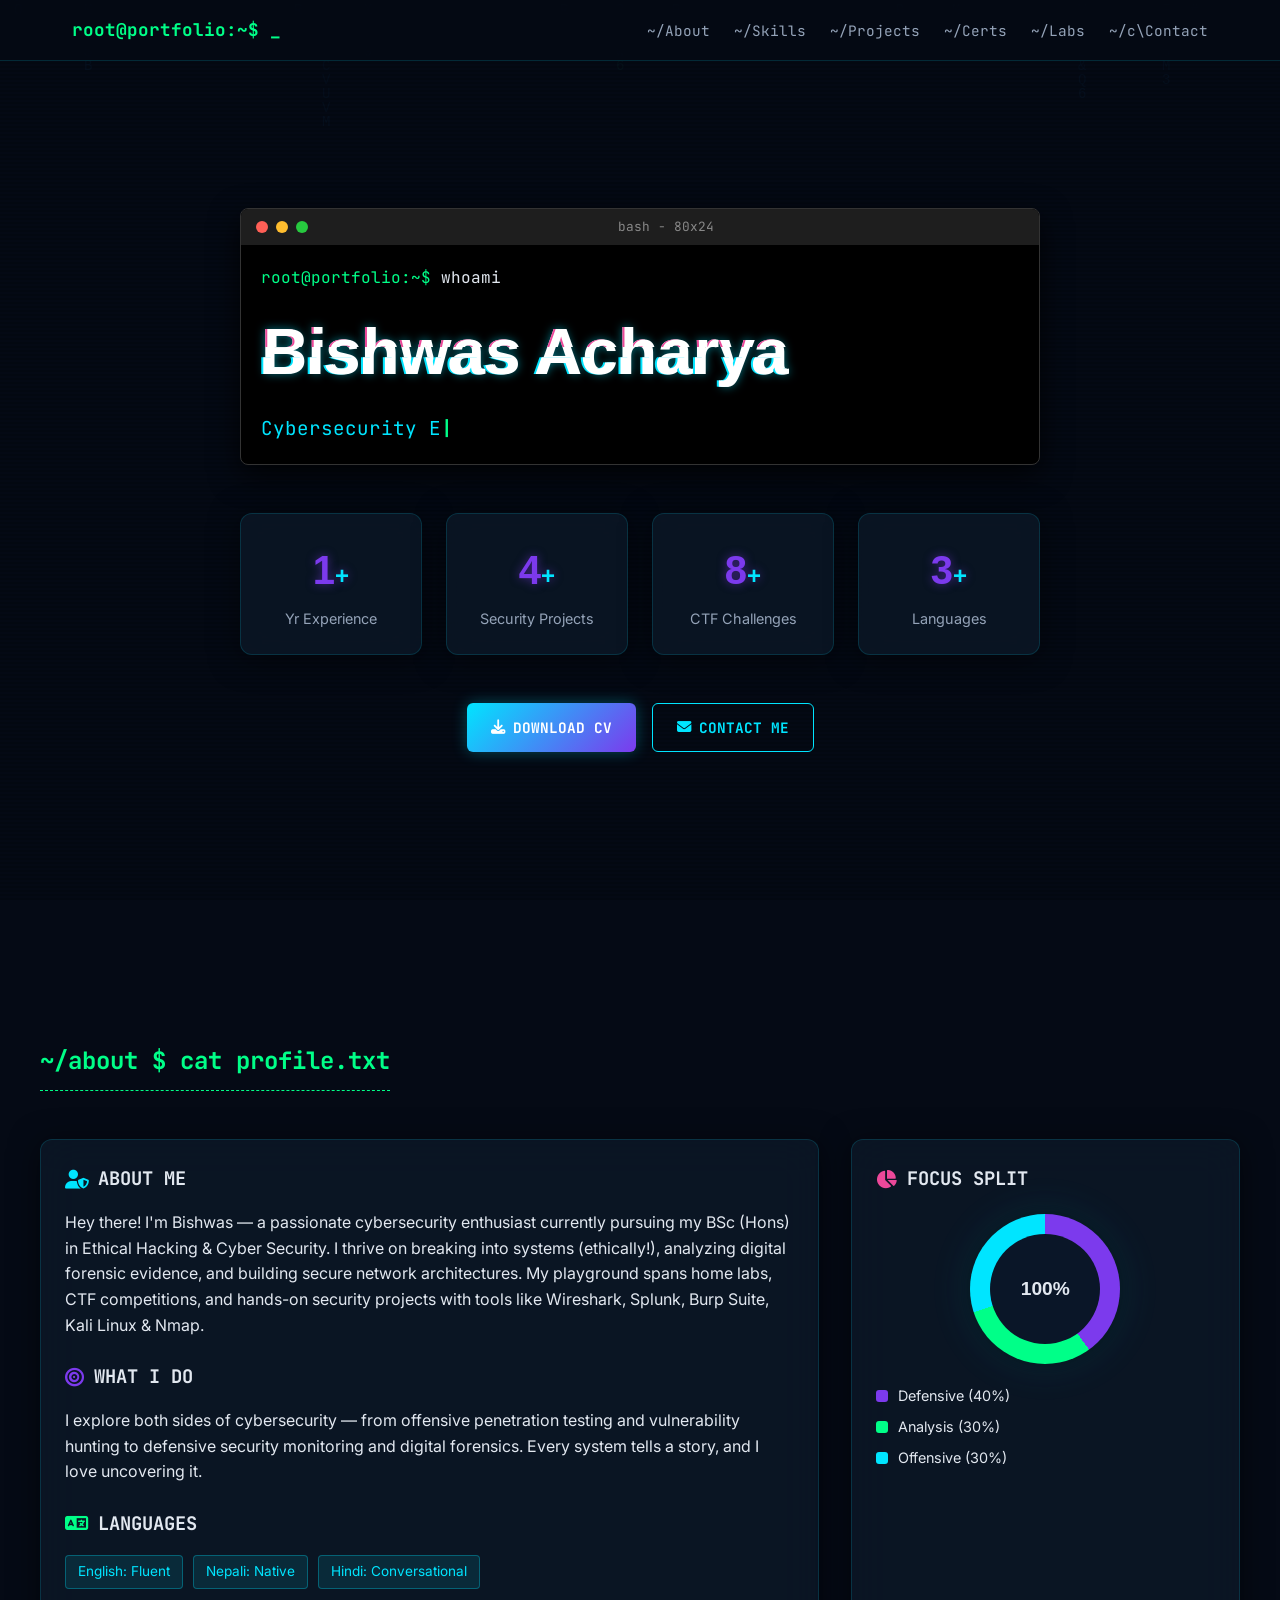
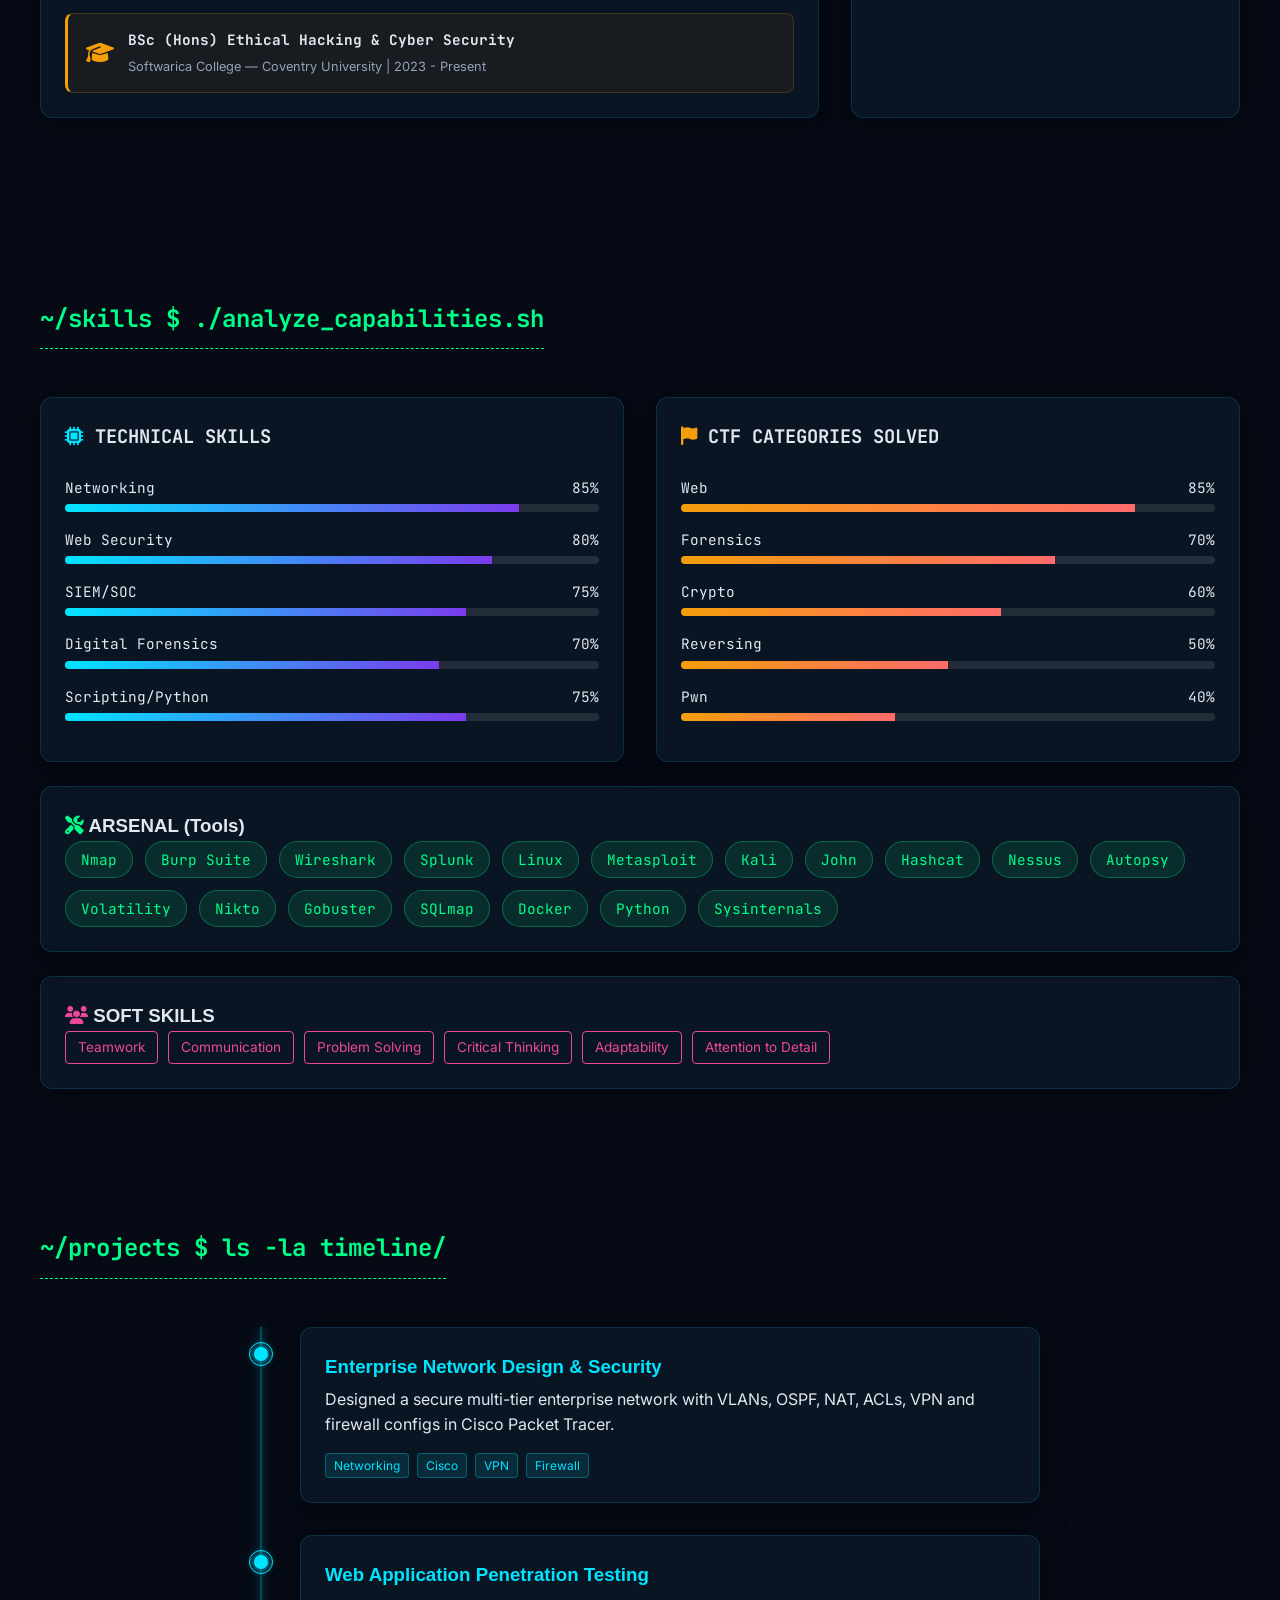
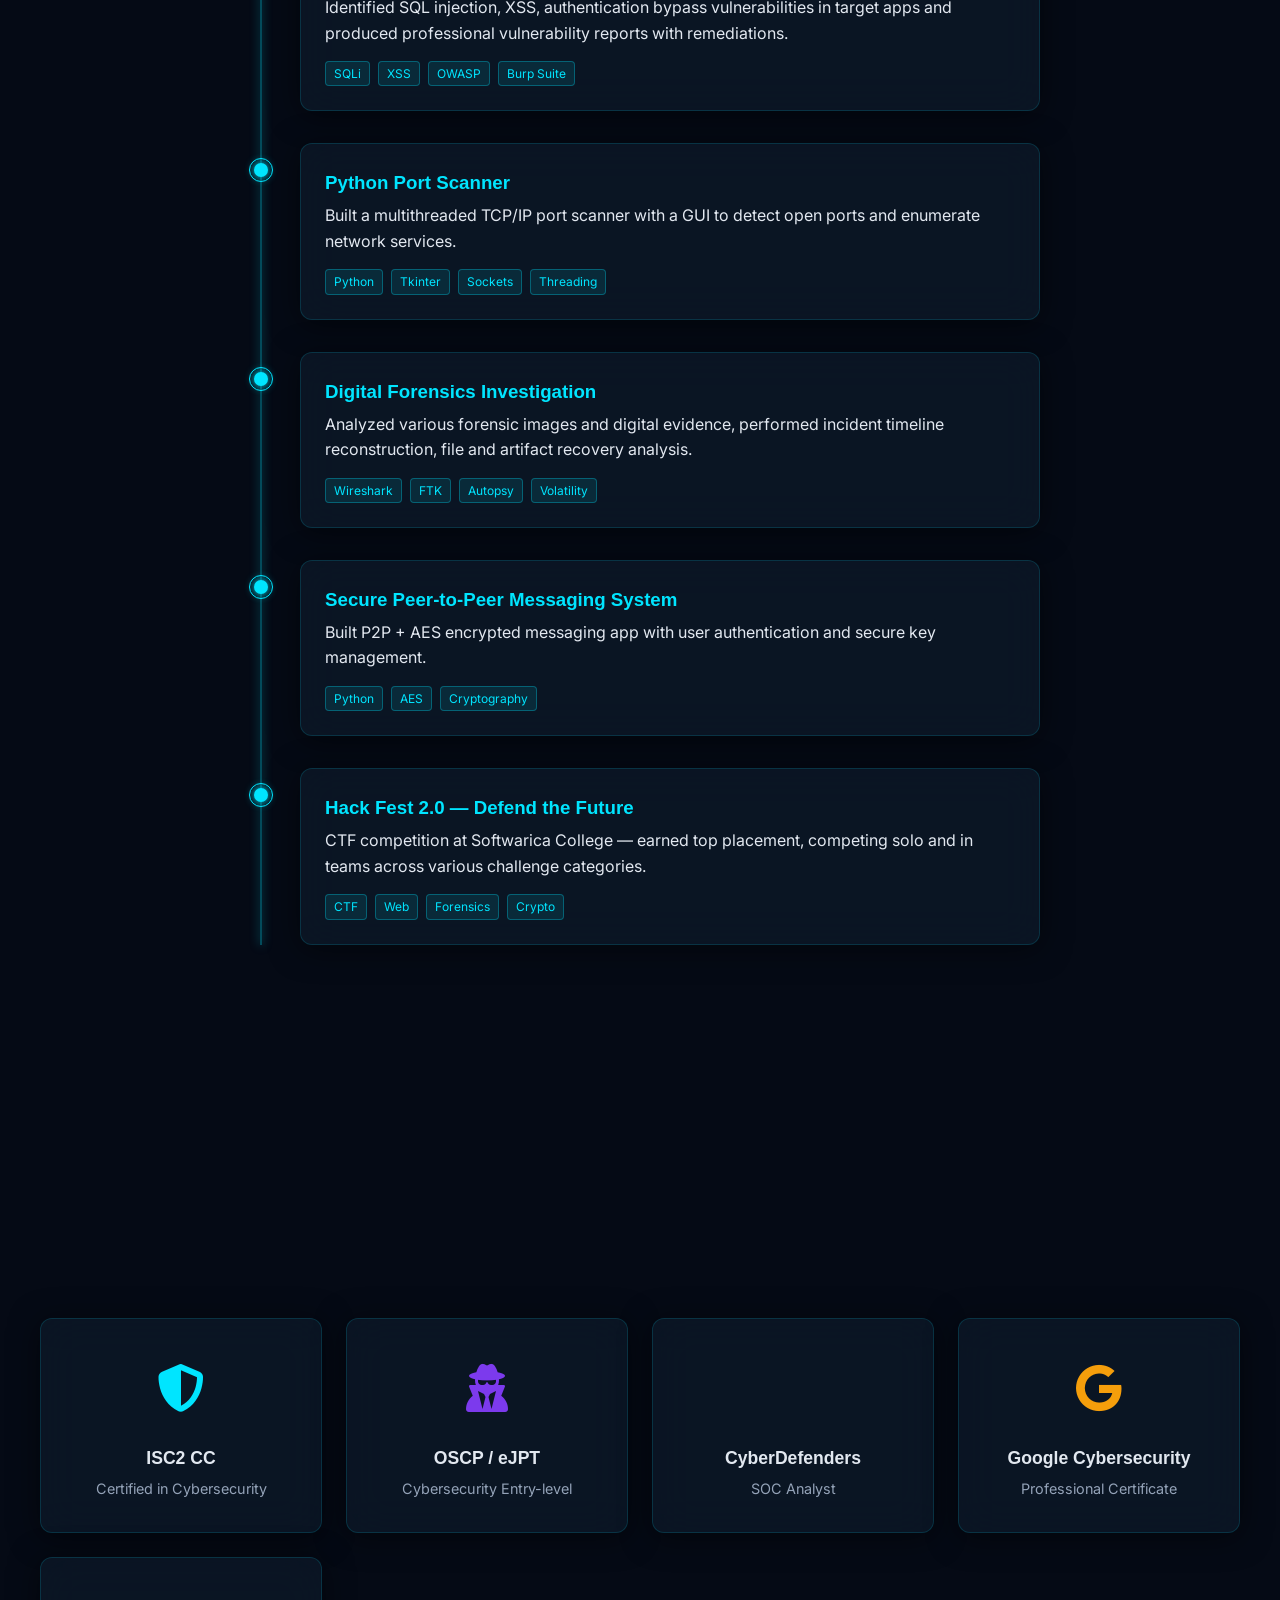
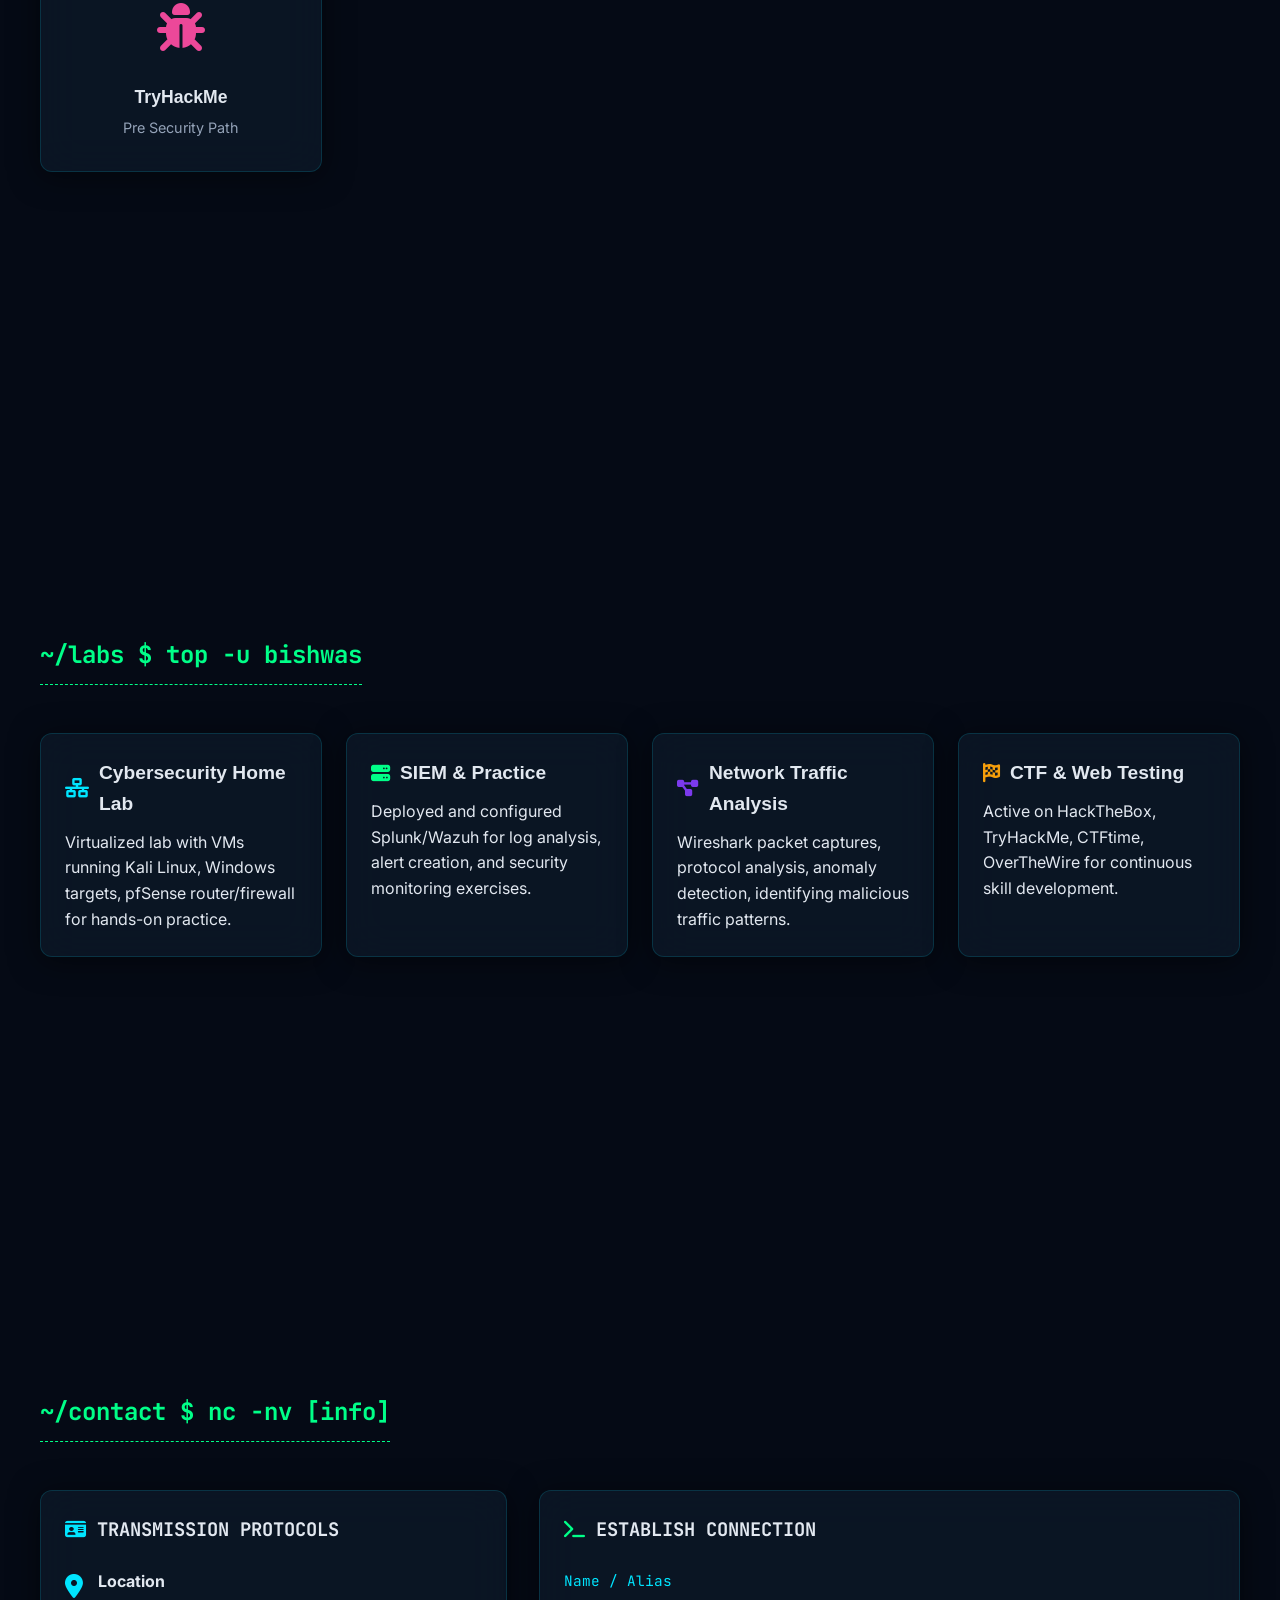
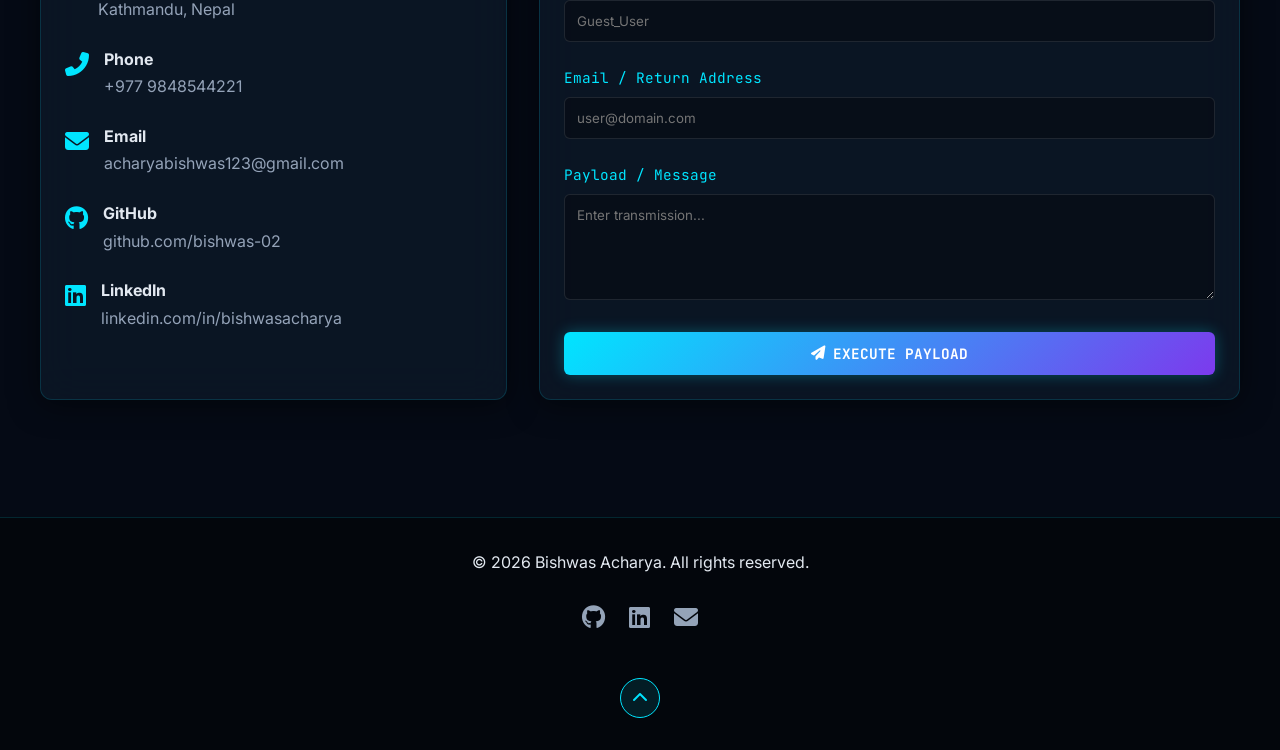
==== commit a95747ba: "Update code_haha" ====
--- a/index.html
+++ b/index.html
@@ -3,7 +3,7 @@
 <head>
     <meta charset="UTF-8">
     <meta name="viewport" content="width=device-width, initial-scale=1.0">
-    <title>Bishwas Acharyaa | Cybersecurity Portfolio</title>
+    <title>Bishwas Acharya | Cybersecurity Portfolio</title>
     <meta name="description" content="Portfolio of Bishwas Acharya — ,Cybersecurity Enthusiast. Explore my projects, skills, certifications, and security research.">
     <link rel="preconnect" href="https://fonts.googleapis.com">
     <link rel="preconnect" href="https://fonts.gstatic.com" crossorigin>
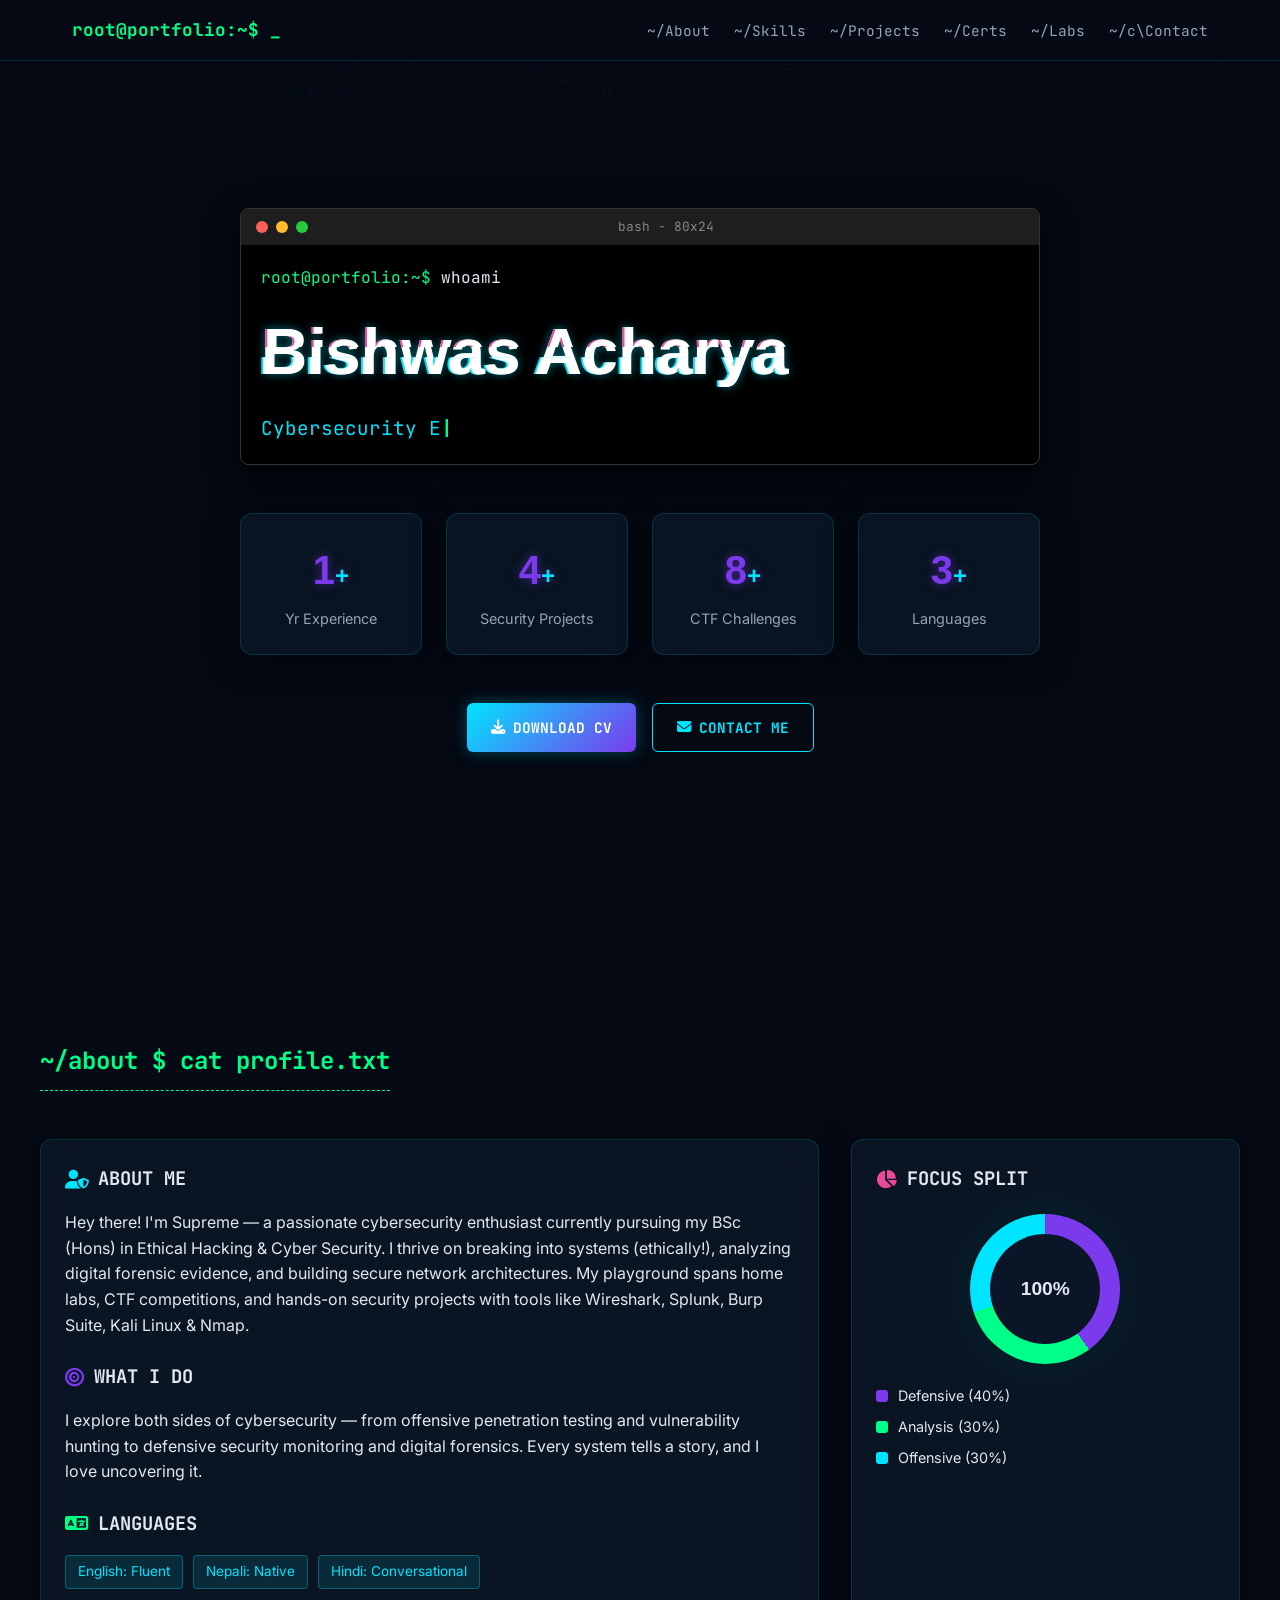
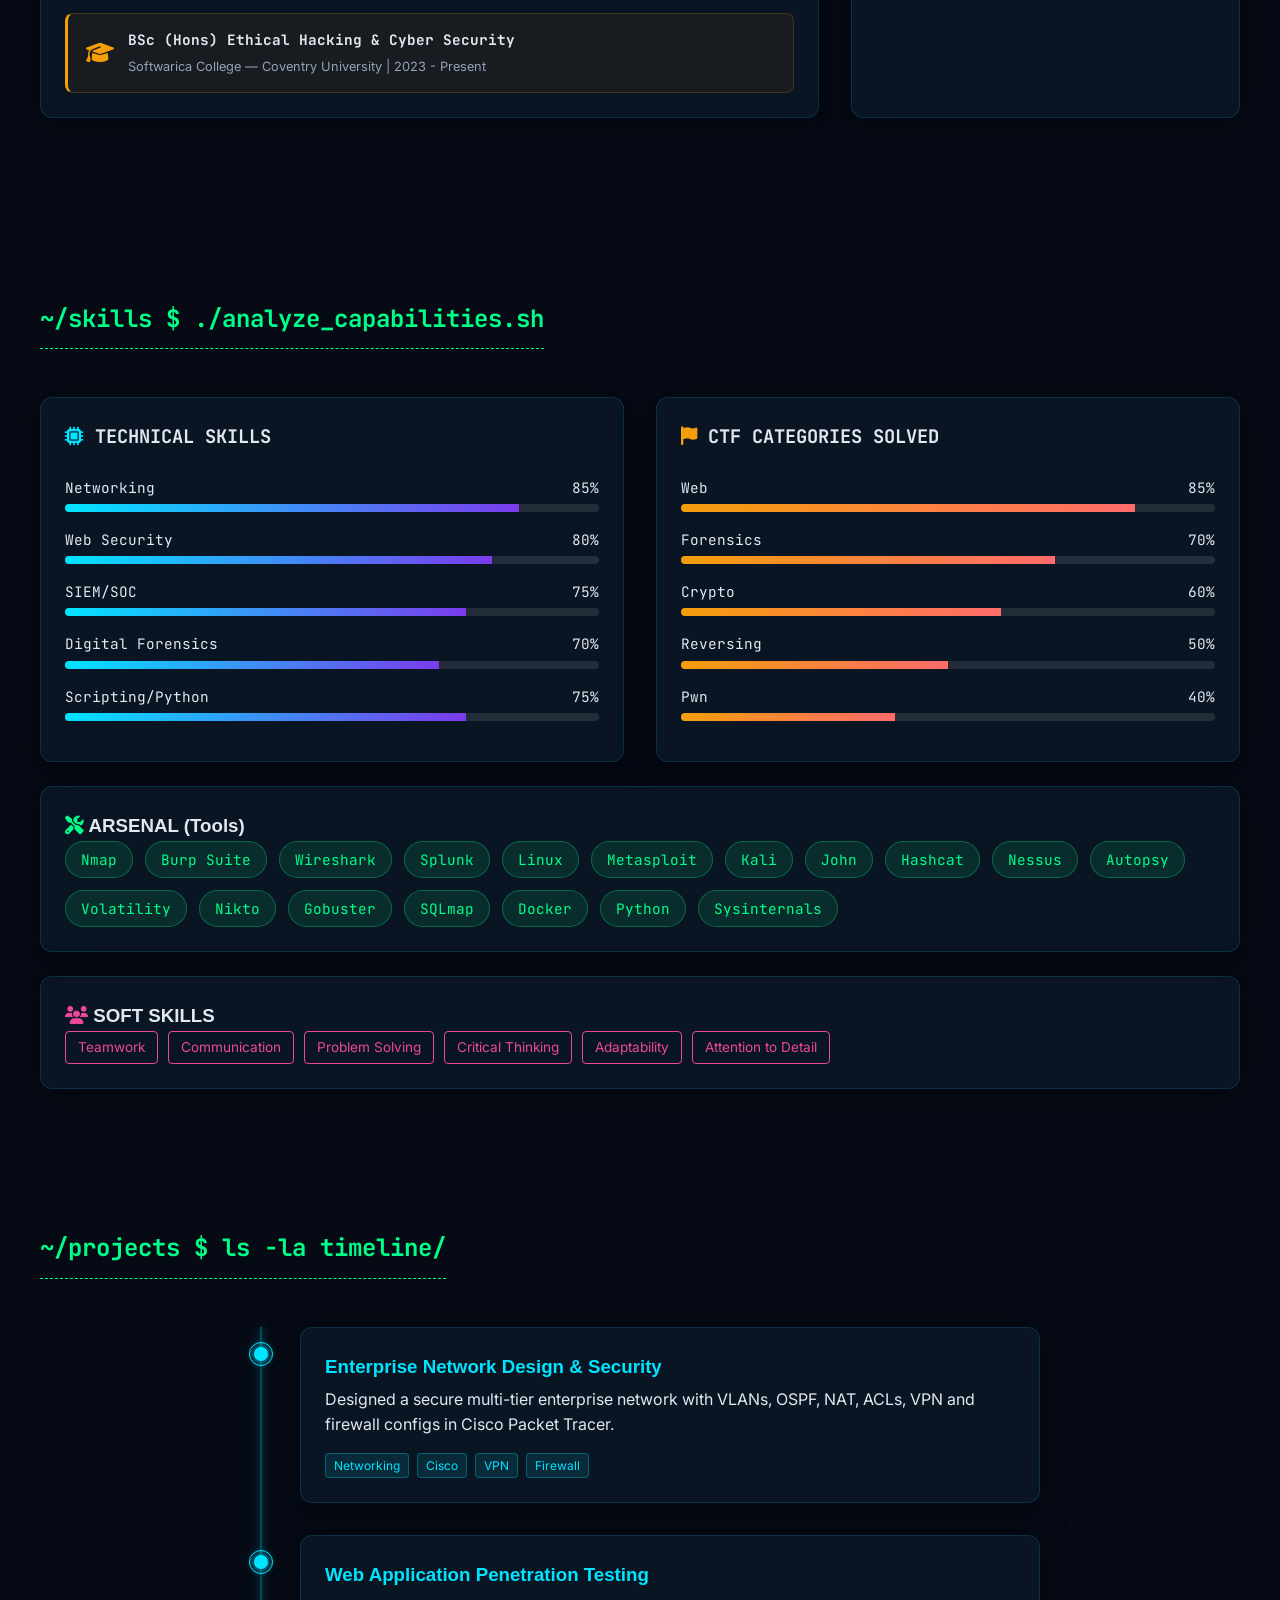
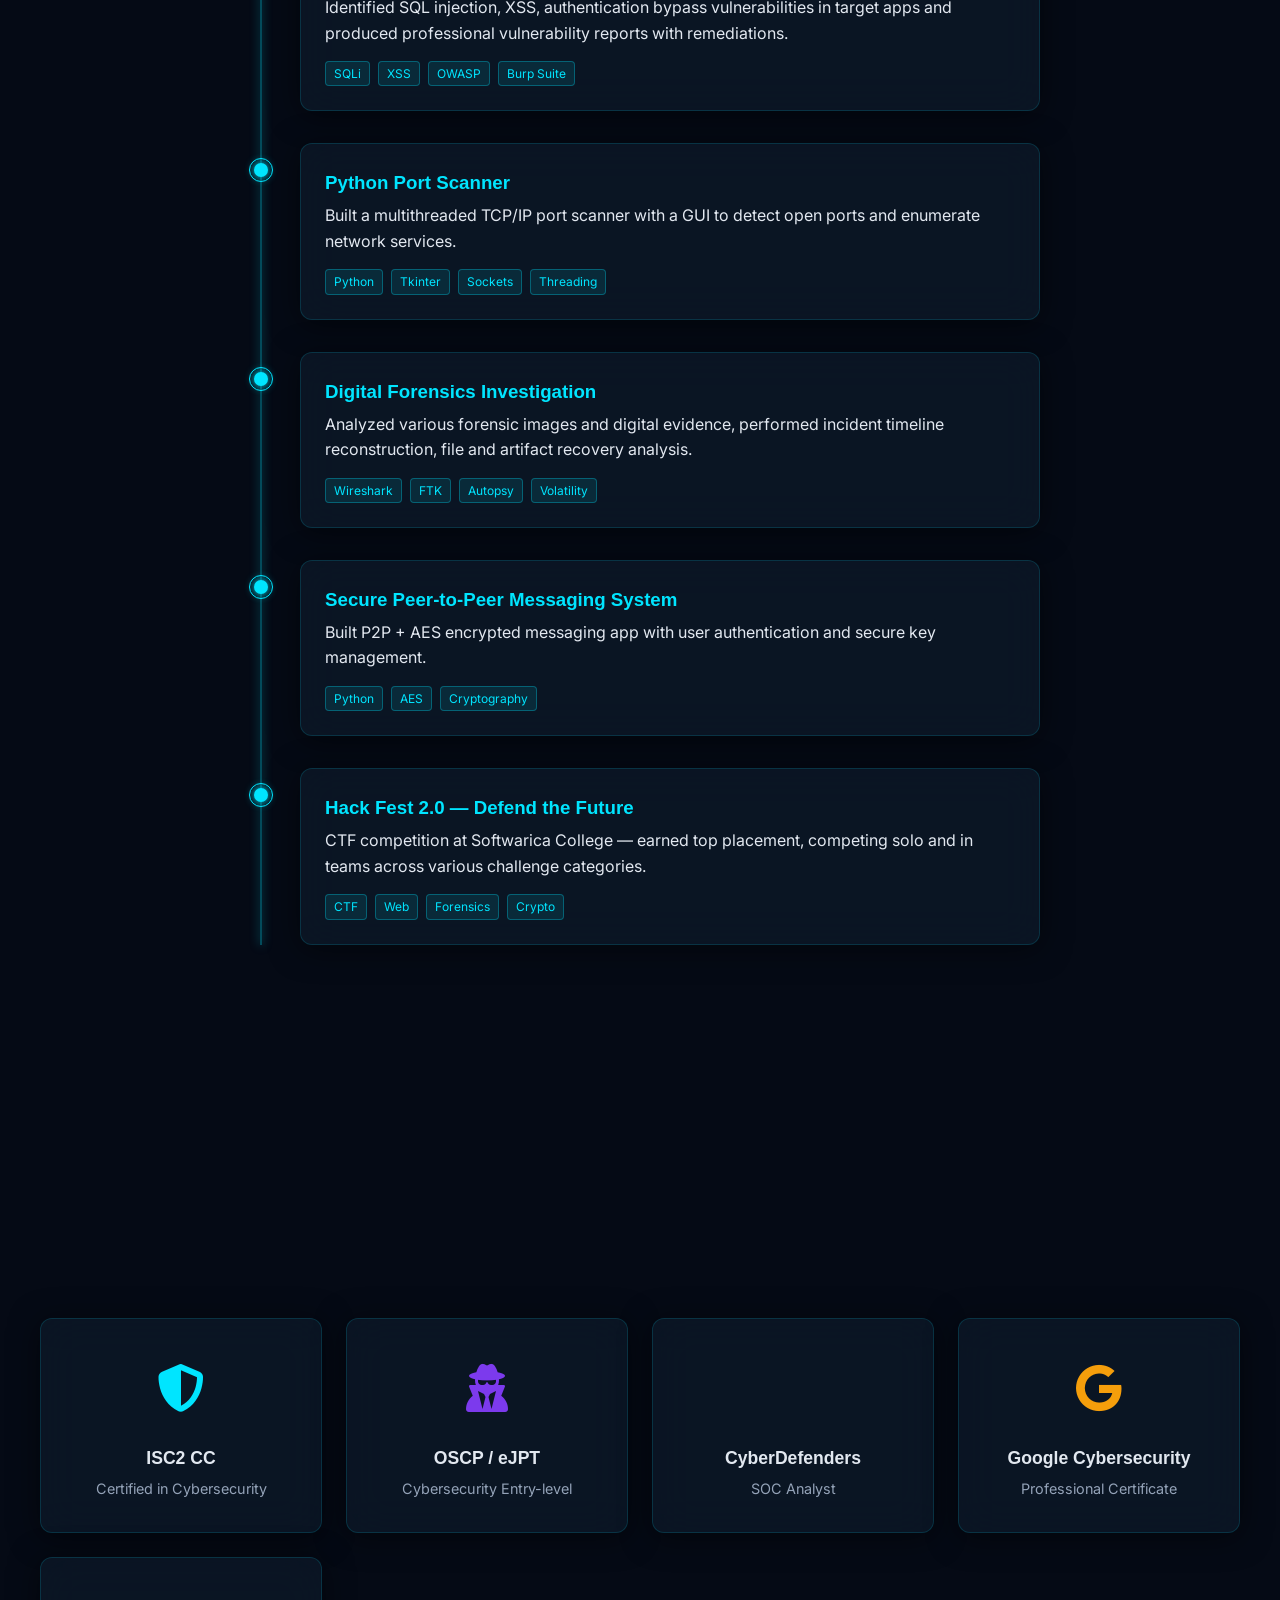
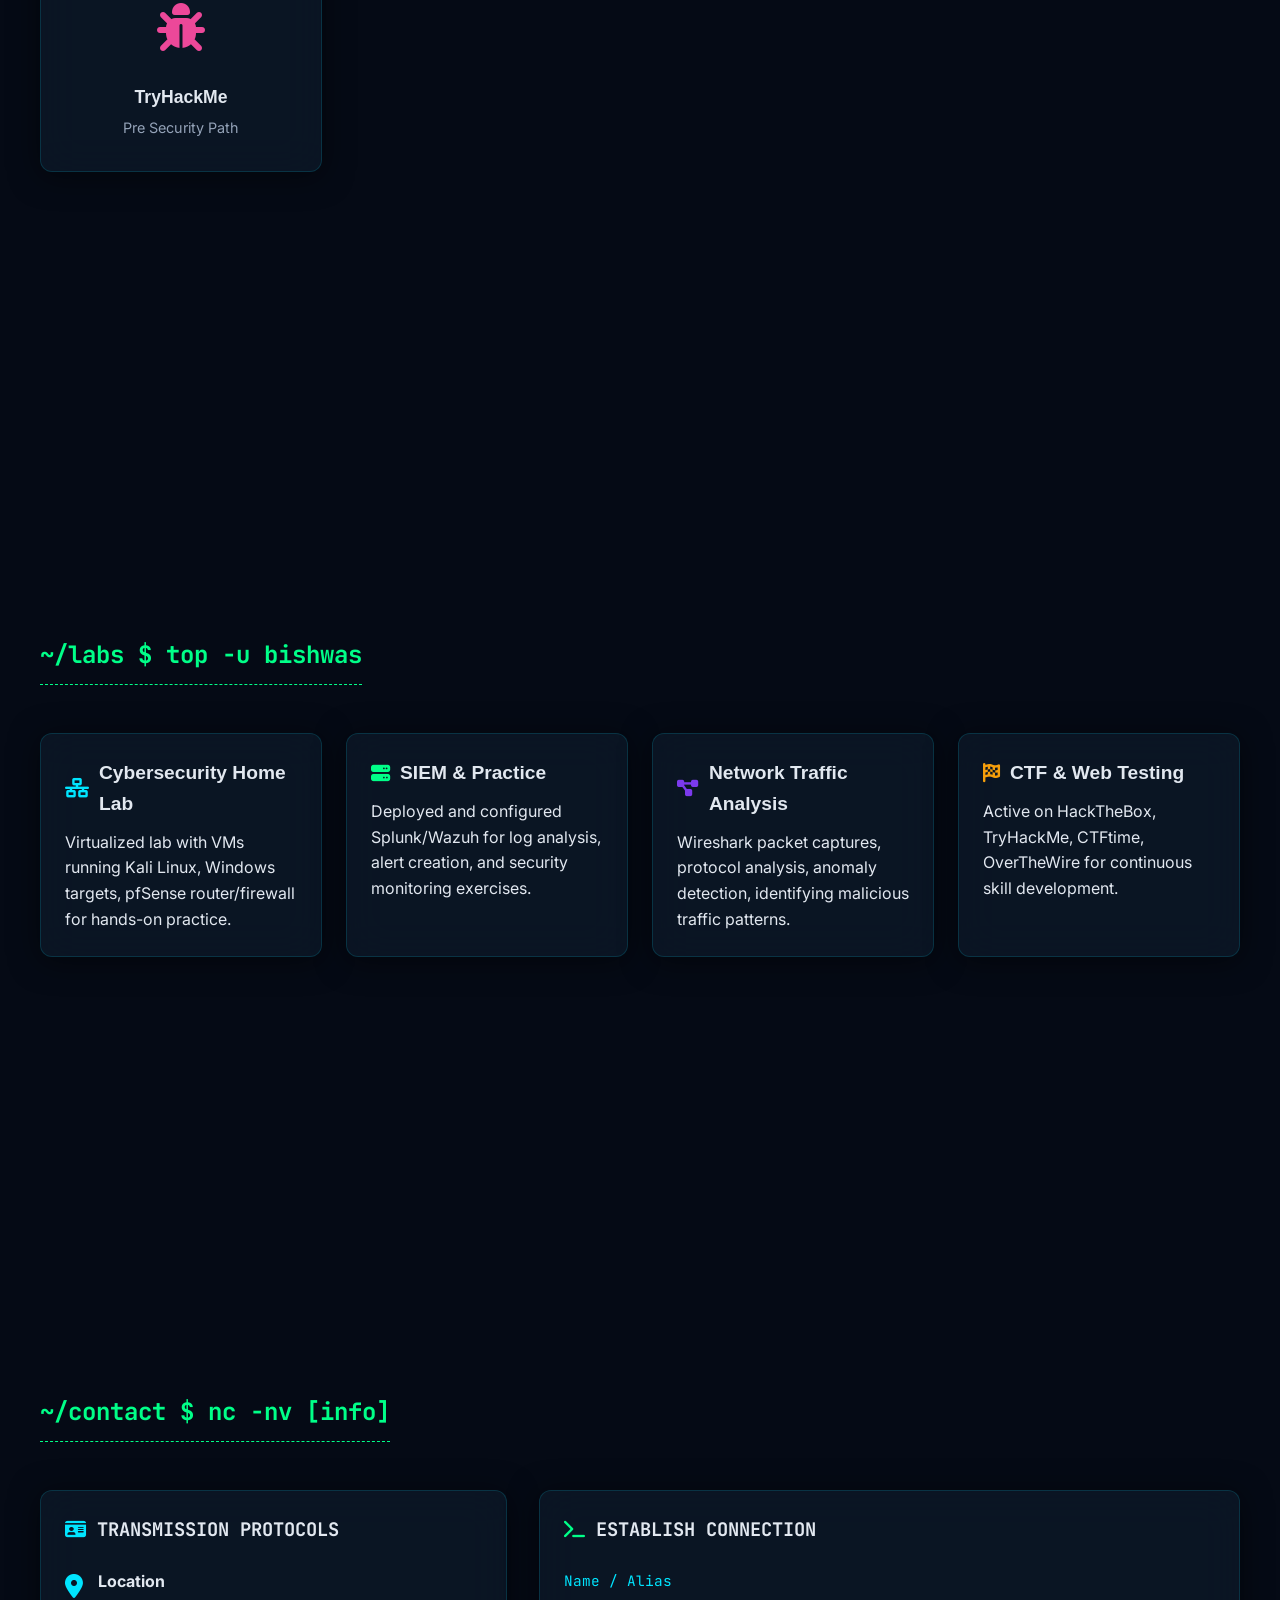
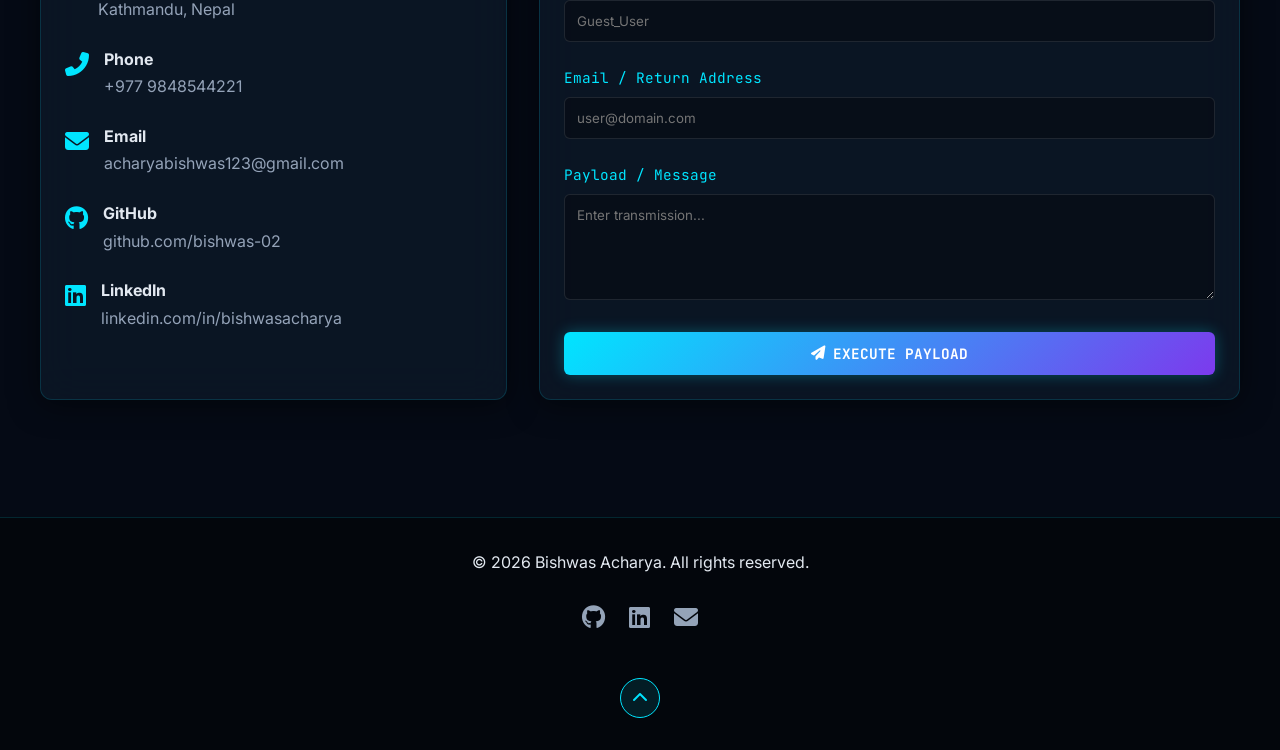
==== commit 473ba1cb: "Update code_sup" ====
--- a/index.html
+++ b/index.html
@@ -91,7 +91,7 @@
             <div class="about-grid">
                 <div class="about-bio glass-card">
                     <h3><i class="fas fa-user-shield accent-cyan"></i> ABOUT ME</h3>
-                    <p>Hey there! I'm Bishwas — a passionate cybersecurity enthusiast currently pursuing my BSc (Hons) in Ethical Hacking & Cyber Security. I thrive on breaking into systems (ethically!), analyzing digital forensic evidence, and building secure network architectures. My playground spans home labs, CTF competitions, and hands-on security projects with tools like Wireshark, Splunk, Burp Suite, Kali Linux & Nmap.</p>
+                    <p>Hey there! I'm Supreme — a passionate cybersecurity enthusiast currently pursuing my BSc (Hons) in Ethical Hacking & Cyber Security. I thrive on breaking into systems (ethically!), analyzing digital forensic evidence, and building secure network architectures. My playground spans home labs, CTF competitions, and hands-on security projects with tools like Wireshark, Splunk, Burp Suite, Kali Linux & Nmap.</p>
                     
                     <h3 class="mt-4"><i class="fas fa-bullseye accent-purple"></i> WHAT I DO</h3>
                     <p>I explore both sides of cybersecurity — from offensive penetration testing and vulnerability hunting to defensive security monitoring and digital forensics. Every system tells a story, and I love uncovering it.</p>
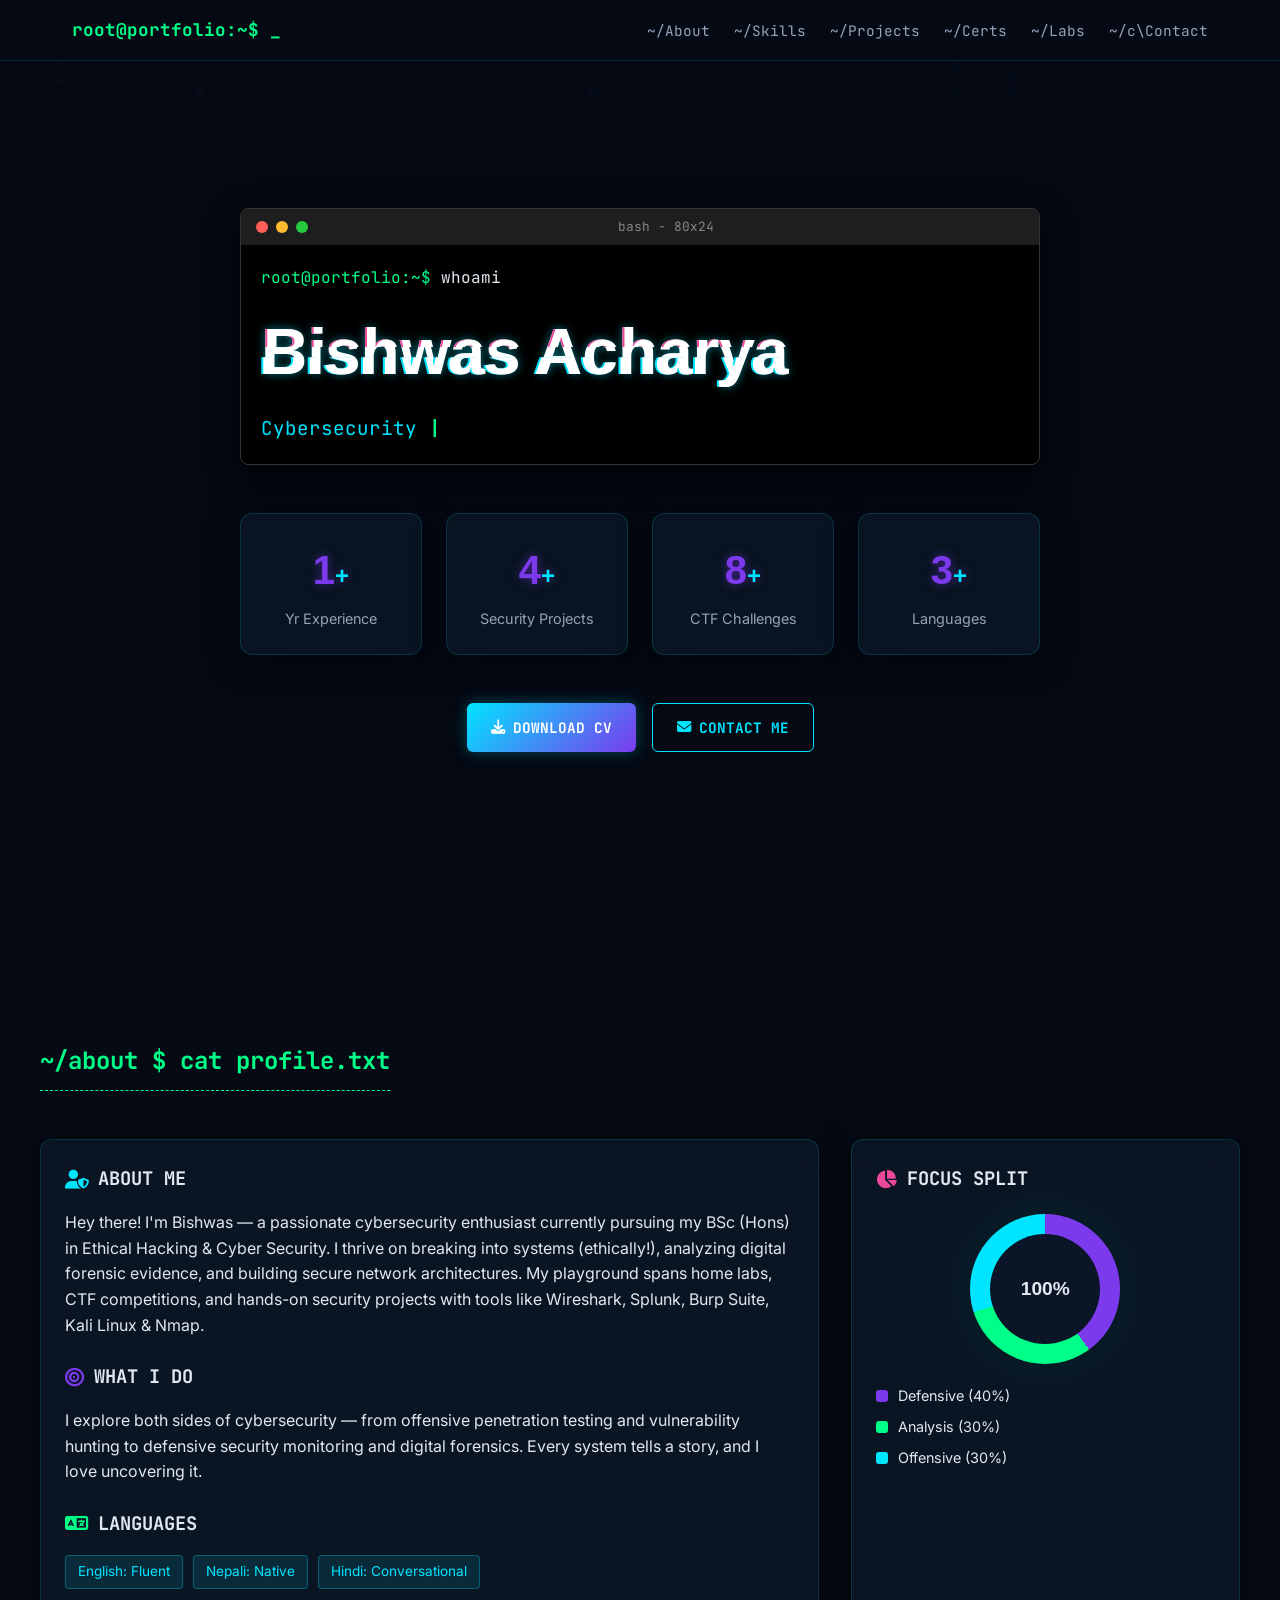
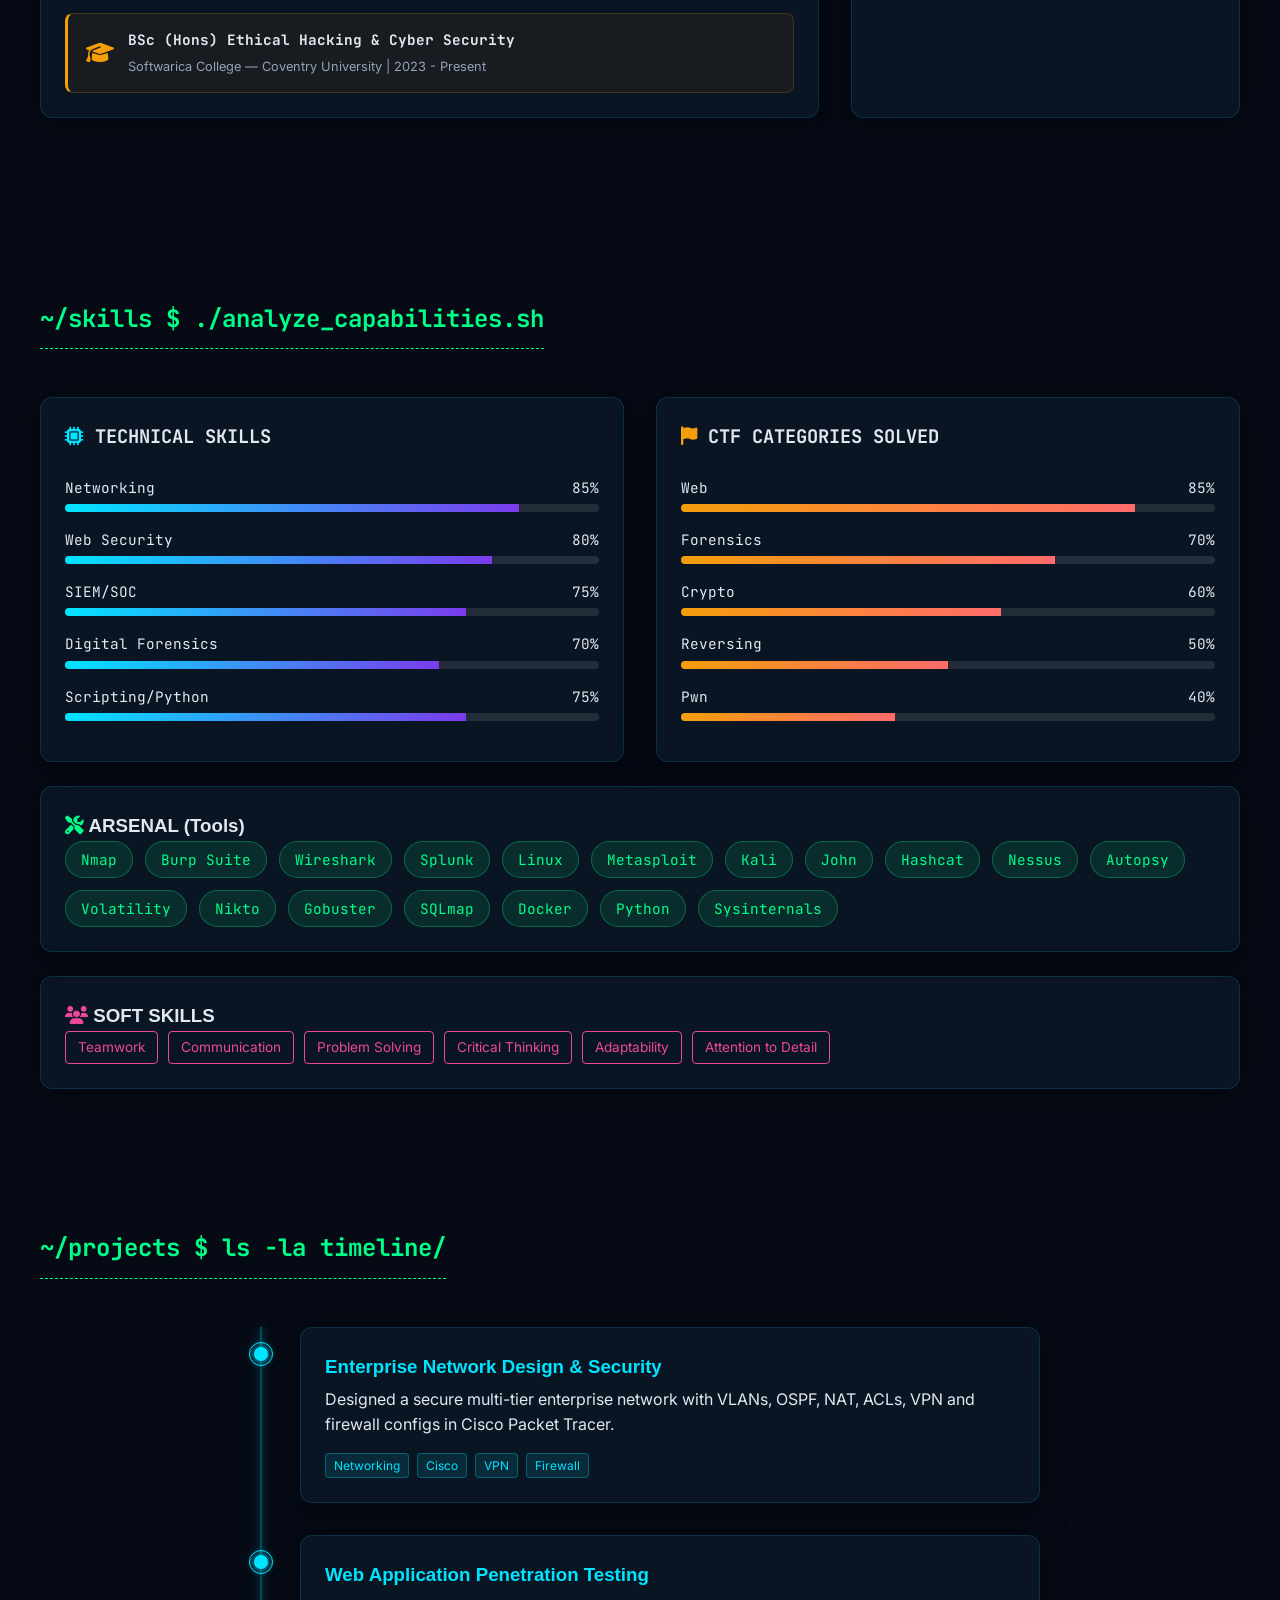
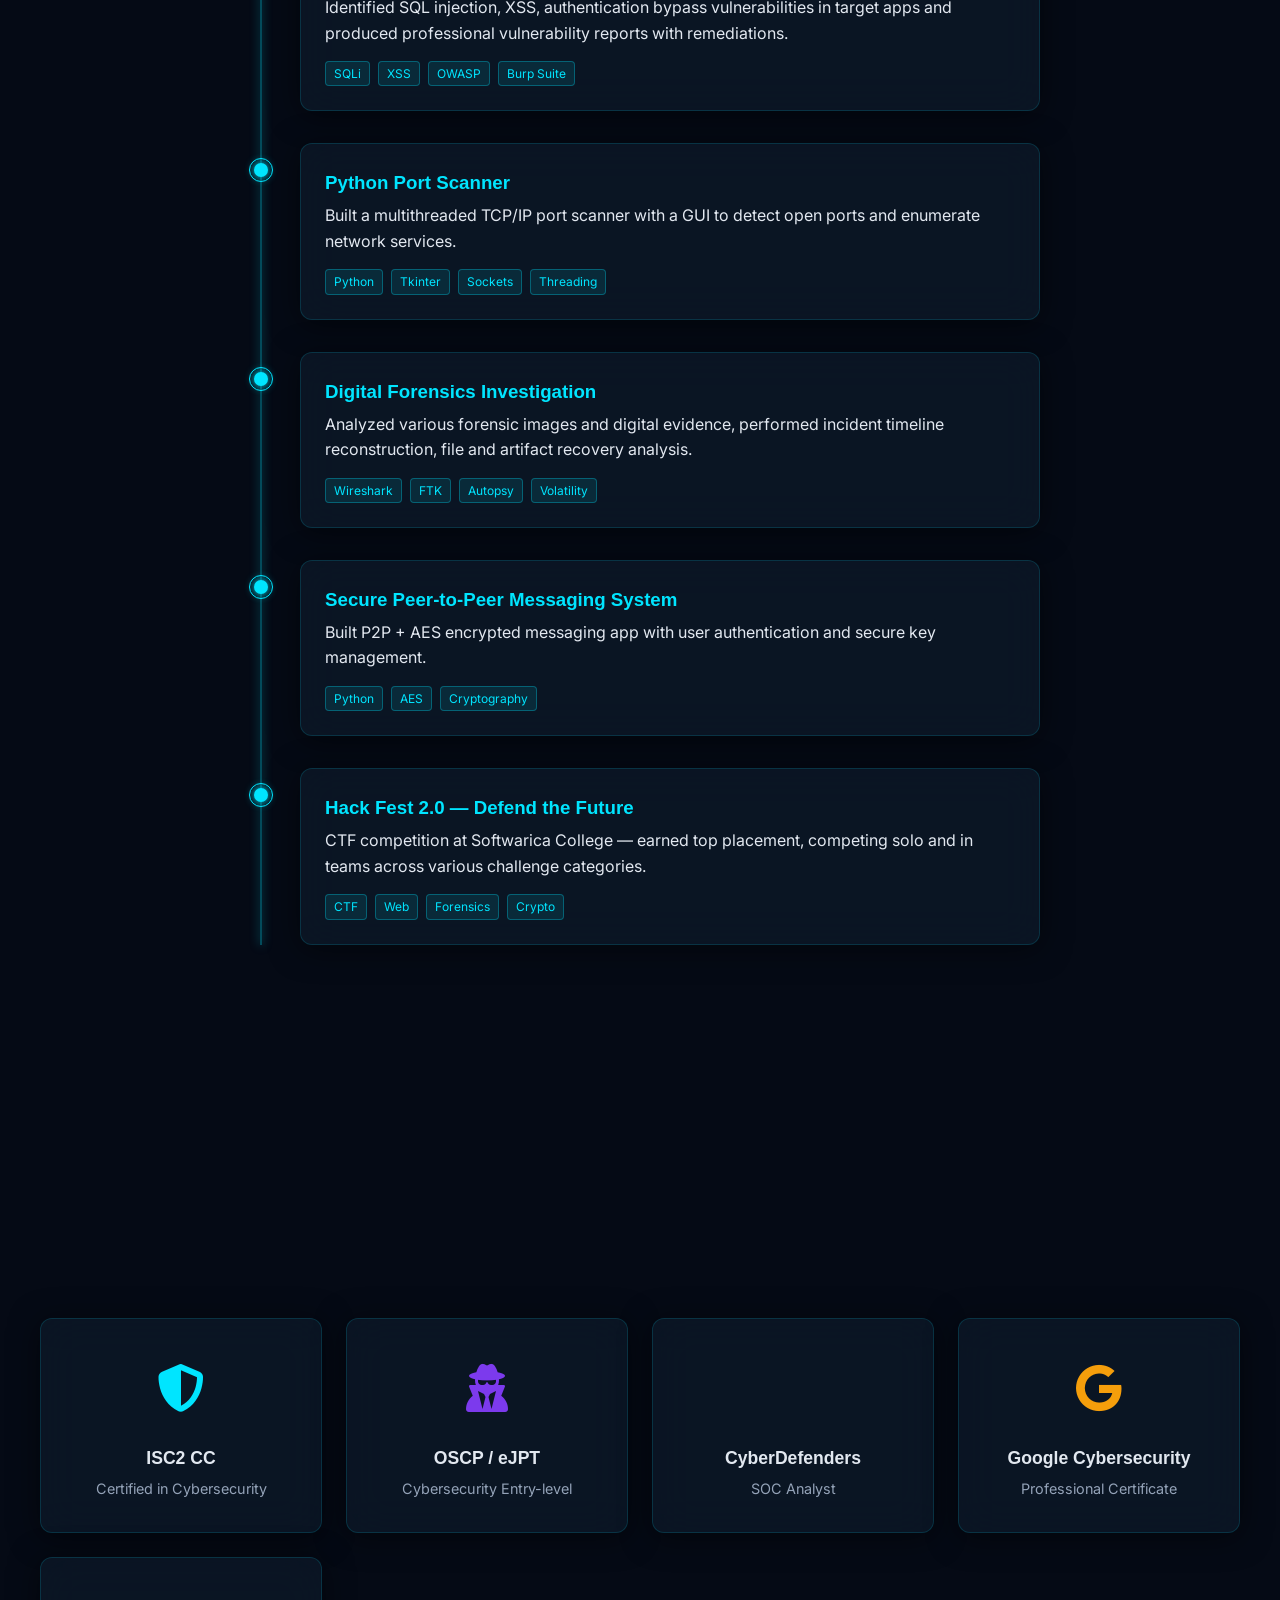
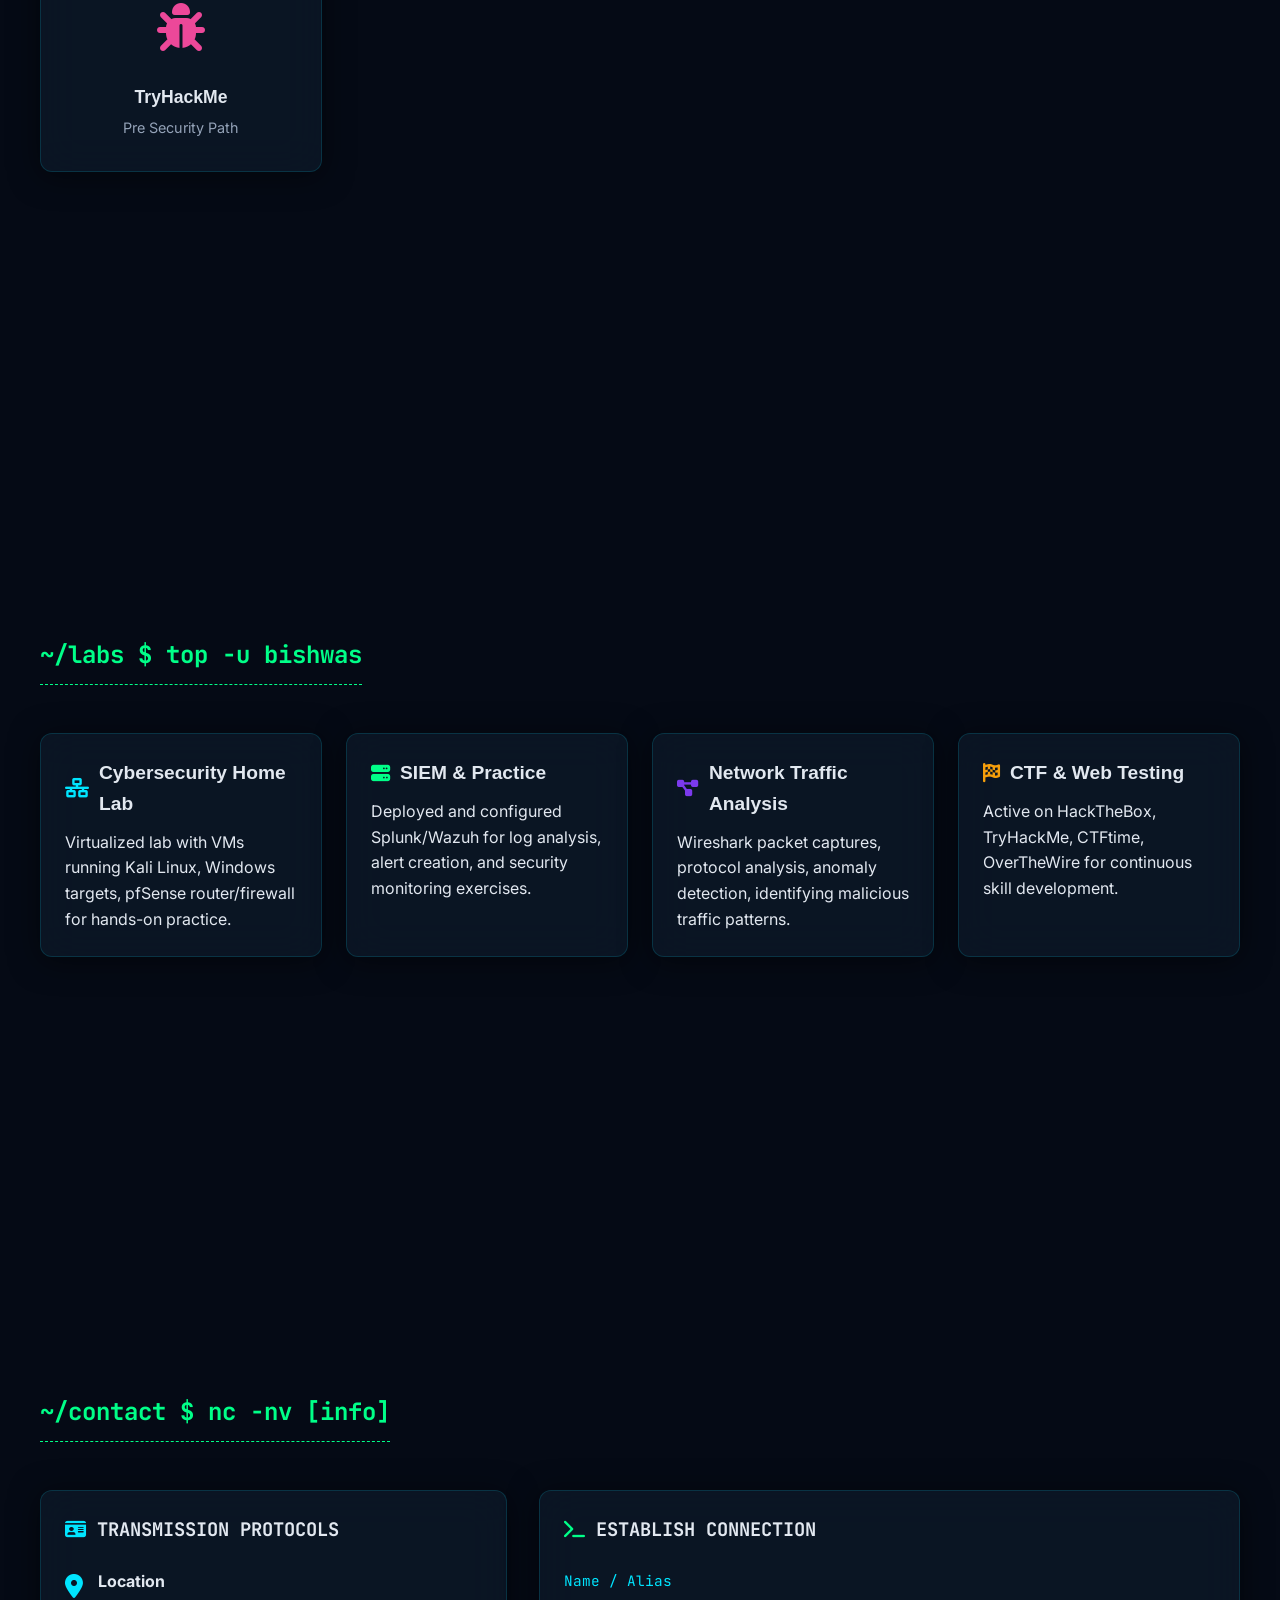
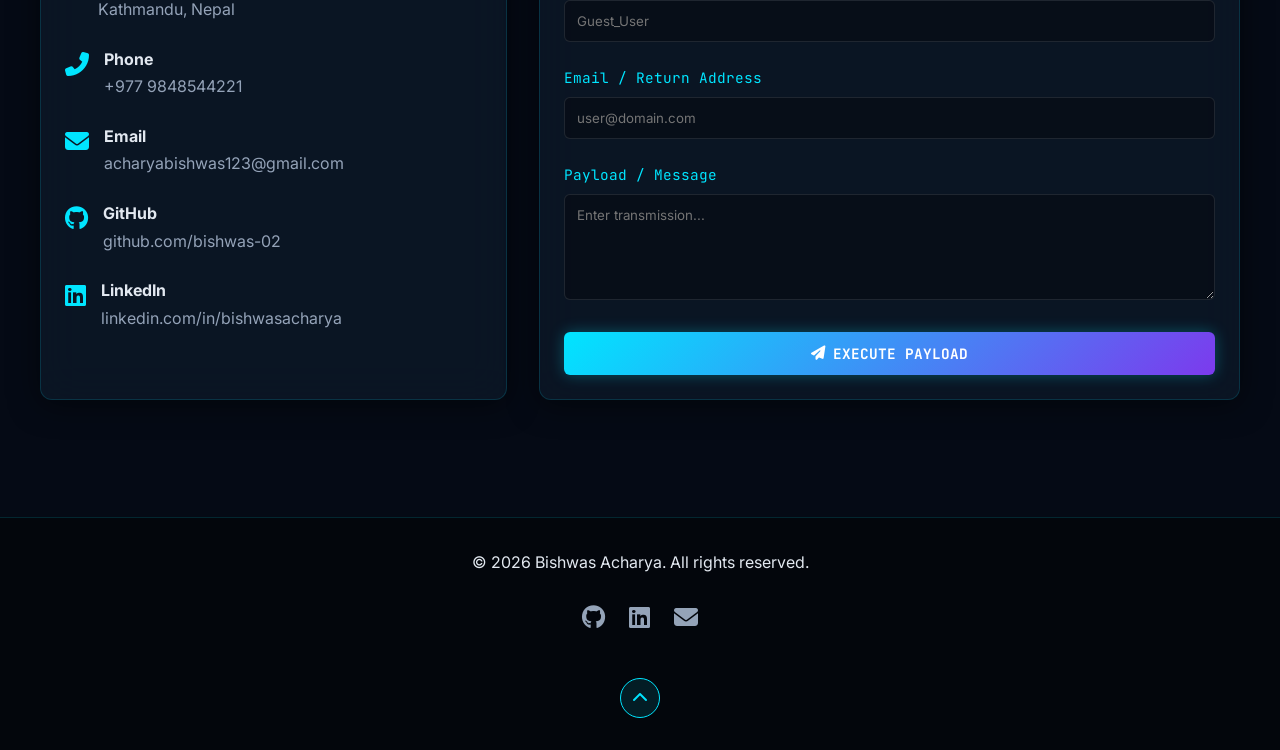
==== commit 93885b82: "Update code_2.0" ====
--- a/index.html
+++ b/index.html
@@ -91,7 +91,7 @@
             <div class="about-grid">
                 <div class="about-bio glass-card">
                     <h3><i class="fas fa-user-shield accent-cyan"></i> ABOUT ME</h3>
-                    <p>Hey there! I'm Supreme — a passionate cybersecurity enthusiast currently pursuing my BSc (Hons) in Ethical Hacking & Cyber Security. I thrive on breaking into systems (ethically!), analyzing digital forensic evidence, and building secure network architectures. My playground spans home labs, CTF competitions, and hands-on security projects with tools like Wireshark, Splunk, Burp Suite, Kali Linux & Nmap.</p>
+                    <p>Hey there! I'm Bishwas — a passionate cybersecurity enthusiast currently pursuing my BSc (Hons) in Ethical Hacking & Cyber Security. I thrive on breaking into systems (ethically!), analyzing digital forensic evidence, and building secure network architectures. My playground spans home labs, CTF competitions, and hands-on security projects with tools like Wireshark, Splunk, Burp Suite, Kali Linux & Nmap.</p>
                     
                     <h3 class="mt-4"><i class="fas fa-bullseye accent-purple"></i> WHAT I DO</h3>
                     <p>I explore both sides of cybersecurity — from offensive penetration testing and vulnerability hunting to defensive security monitoring and digital forensics. Every system tells a story, and I love uncovering it.</p>
